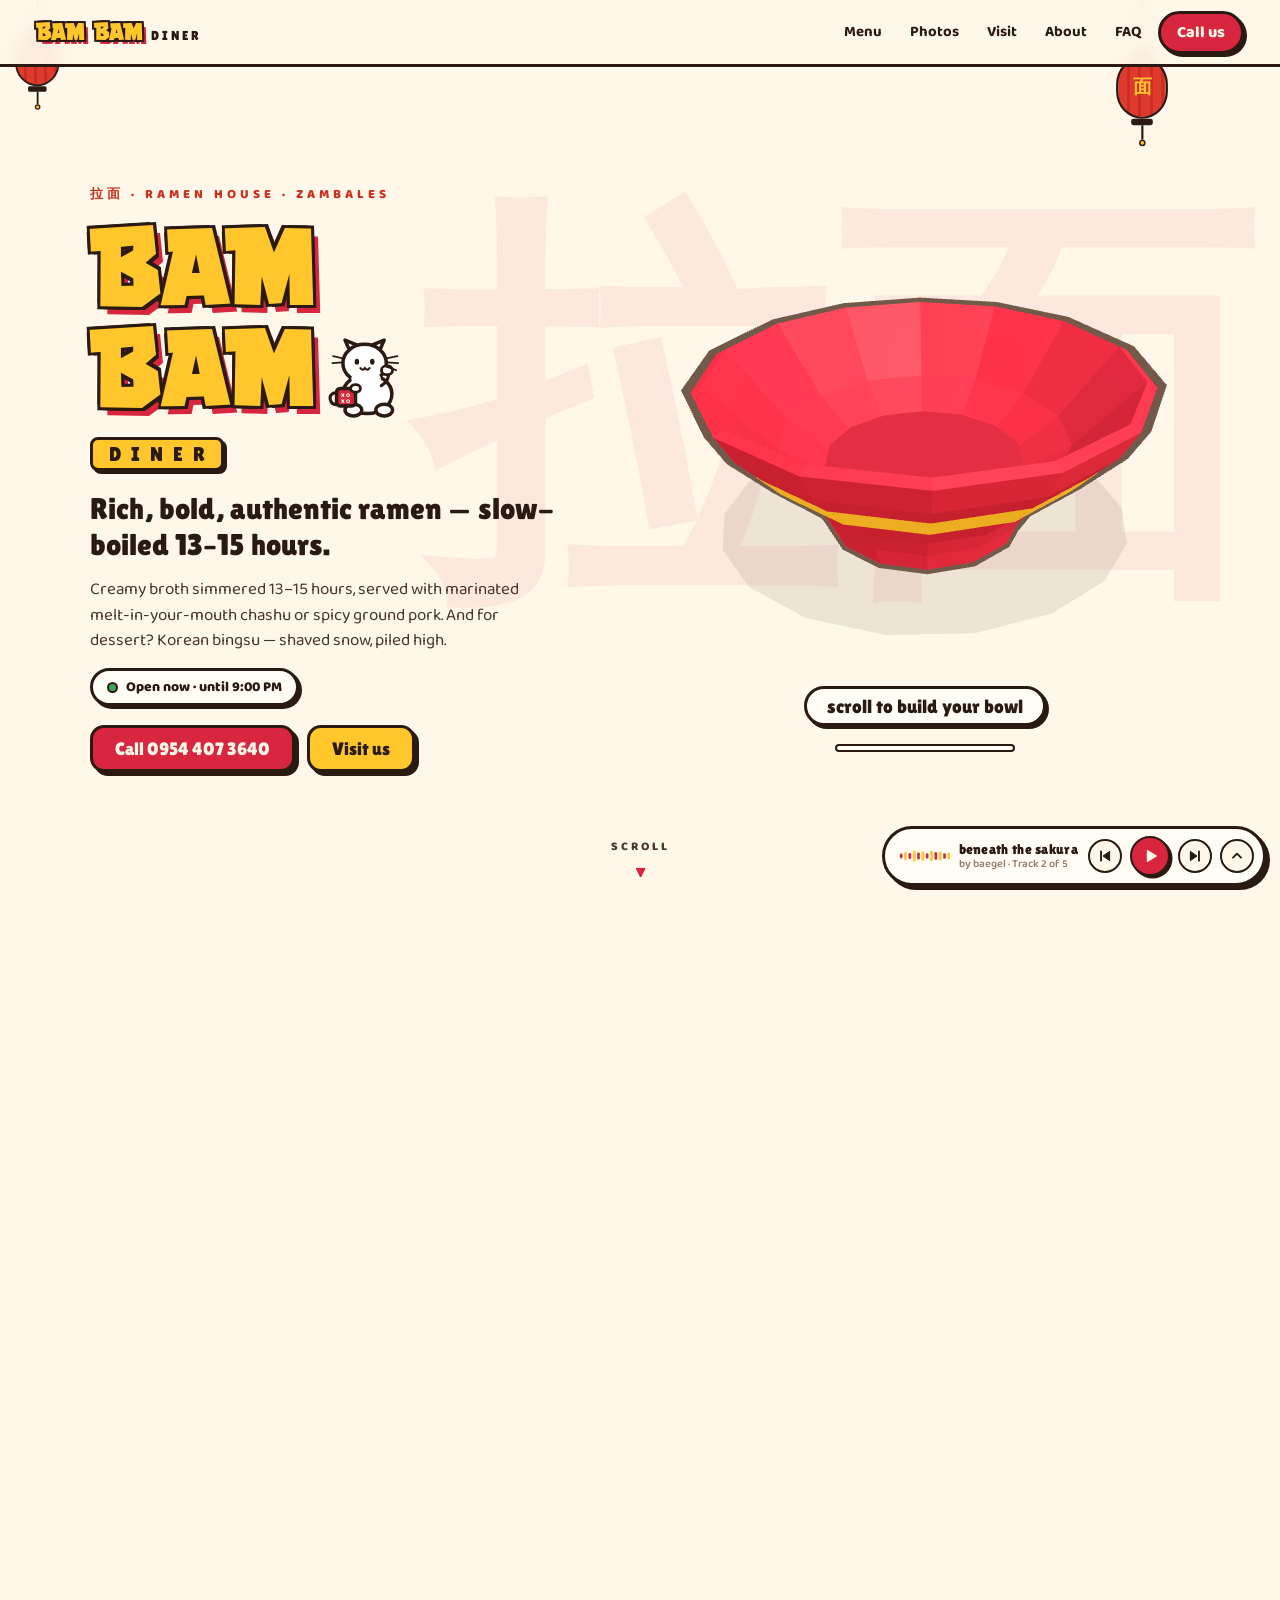
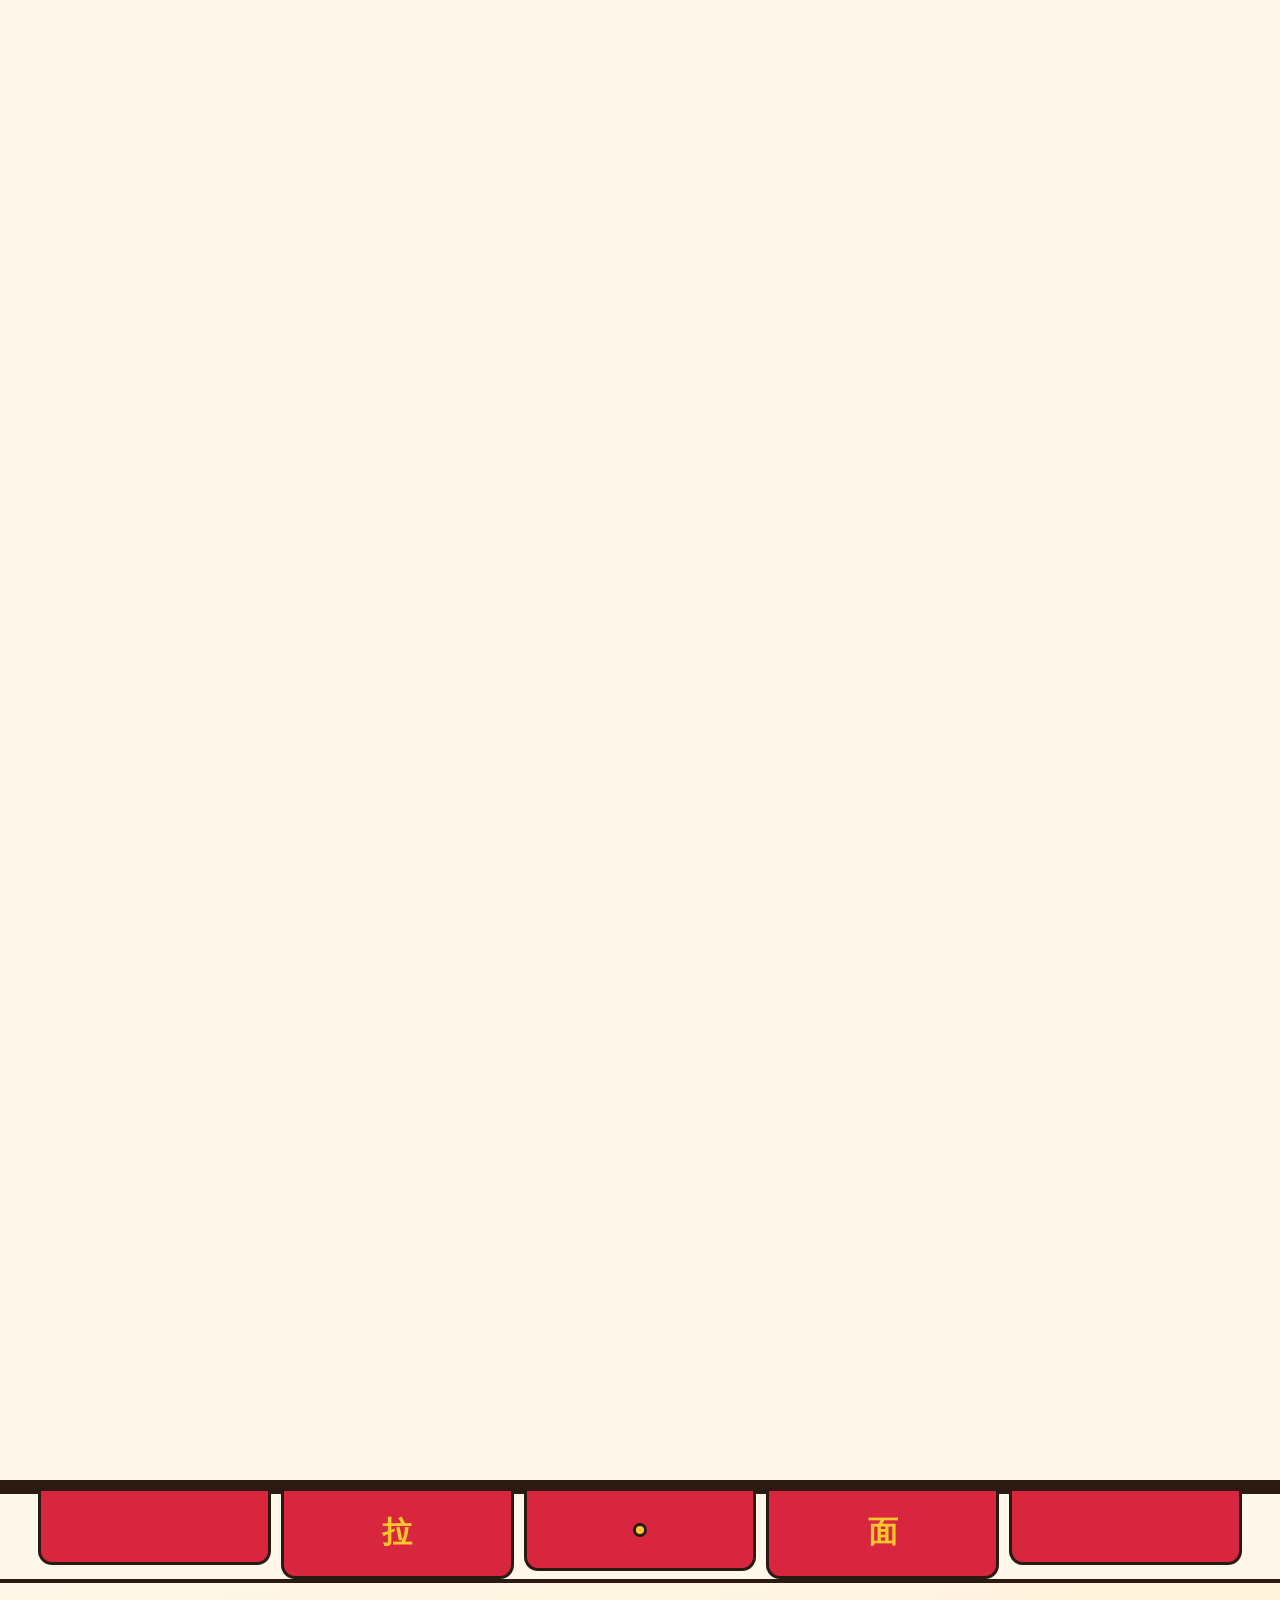
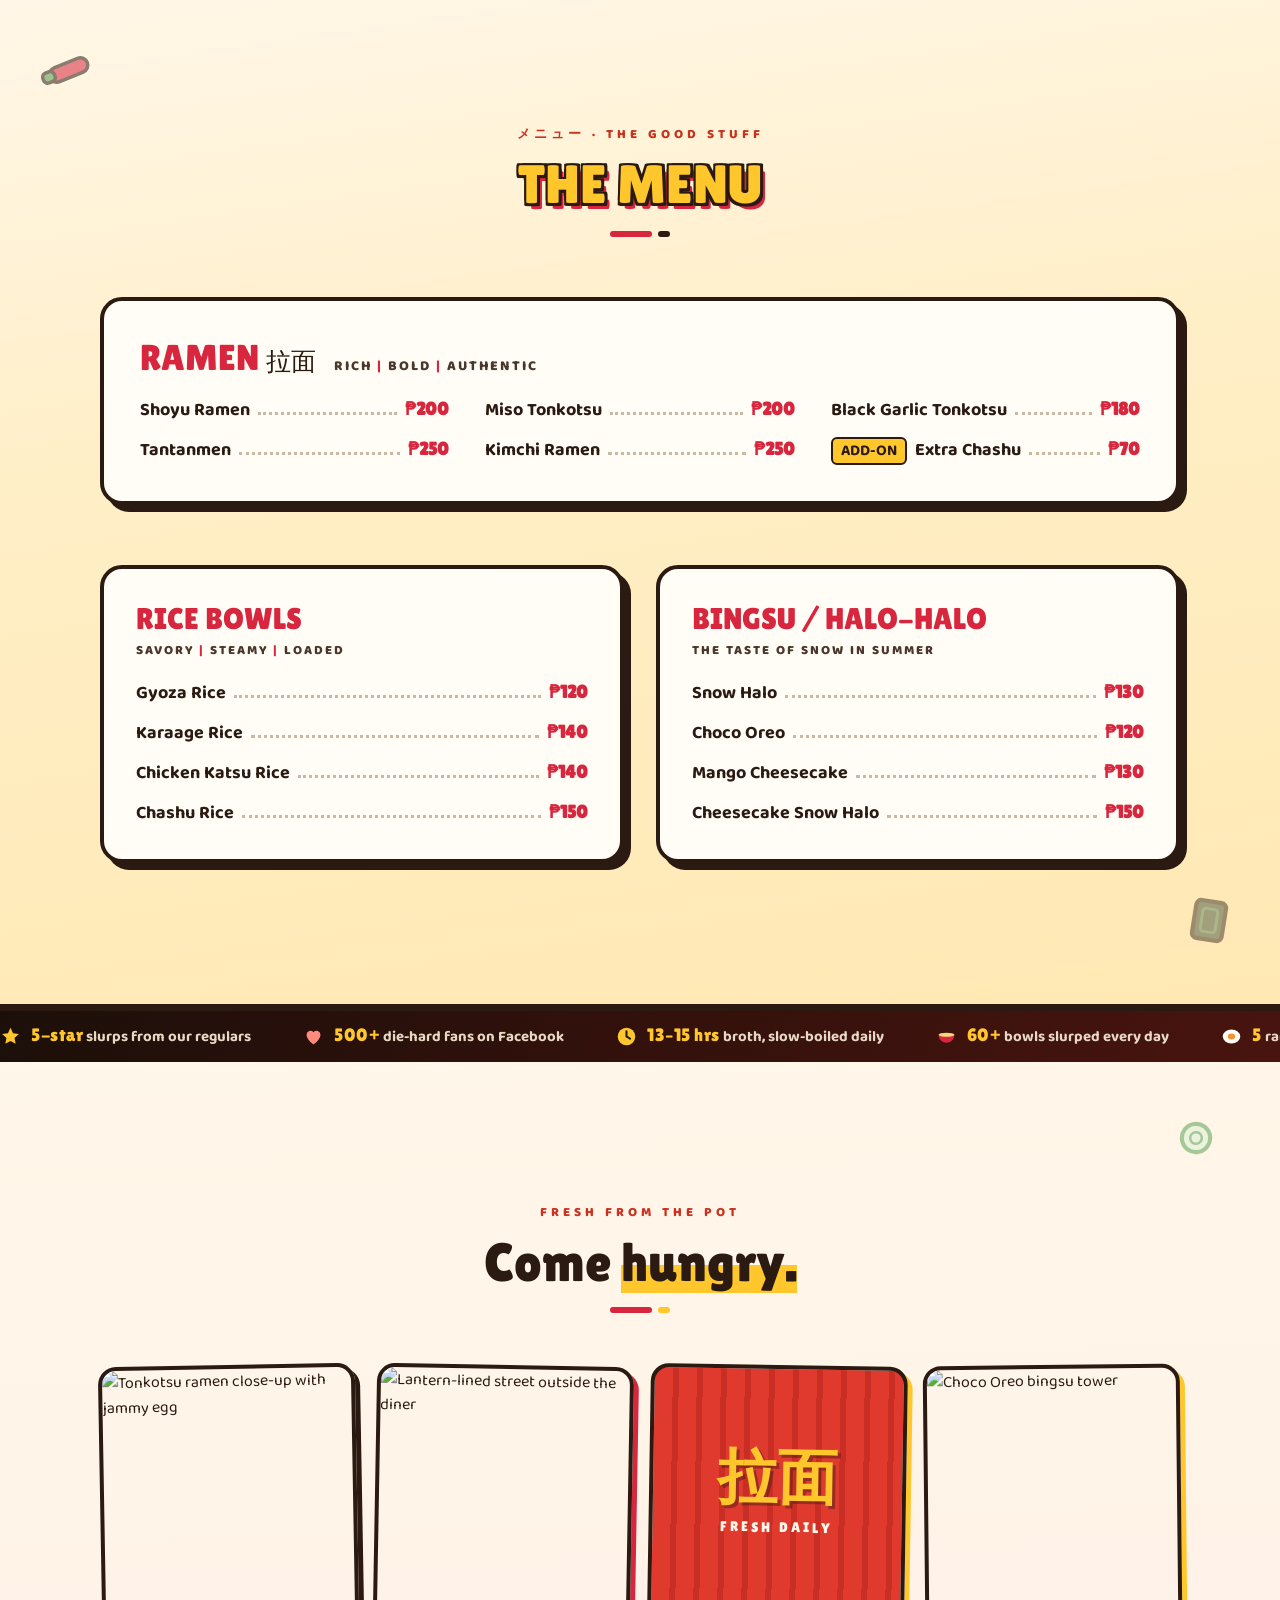
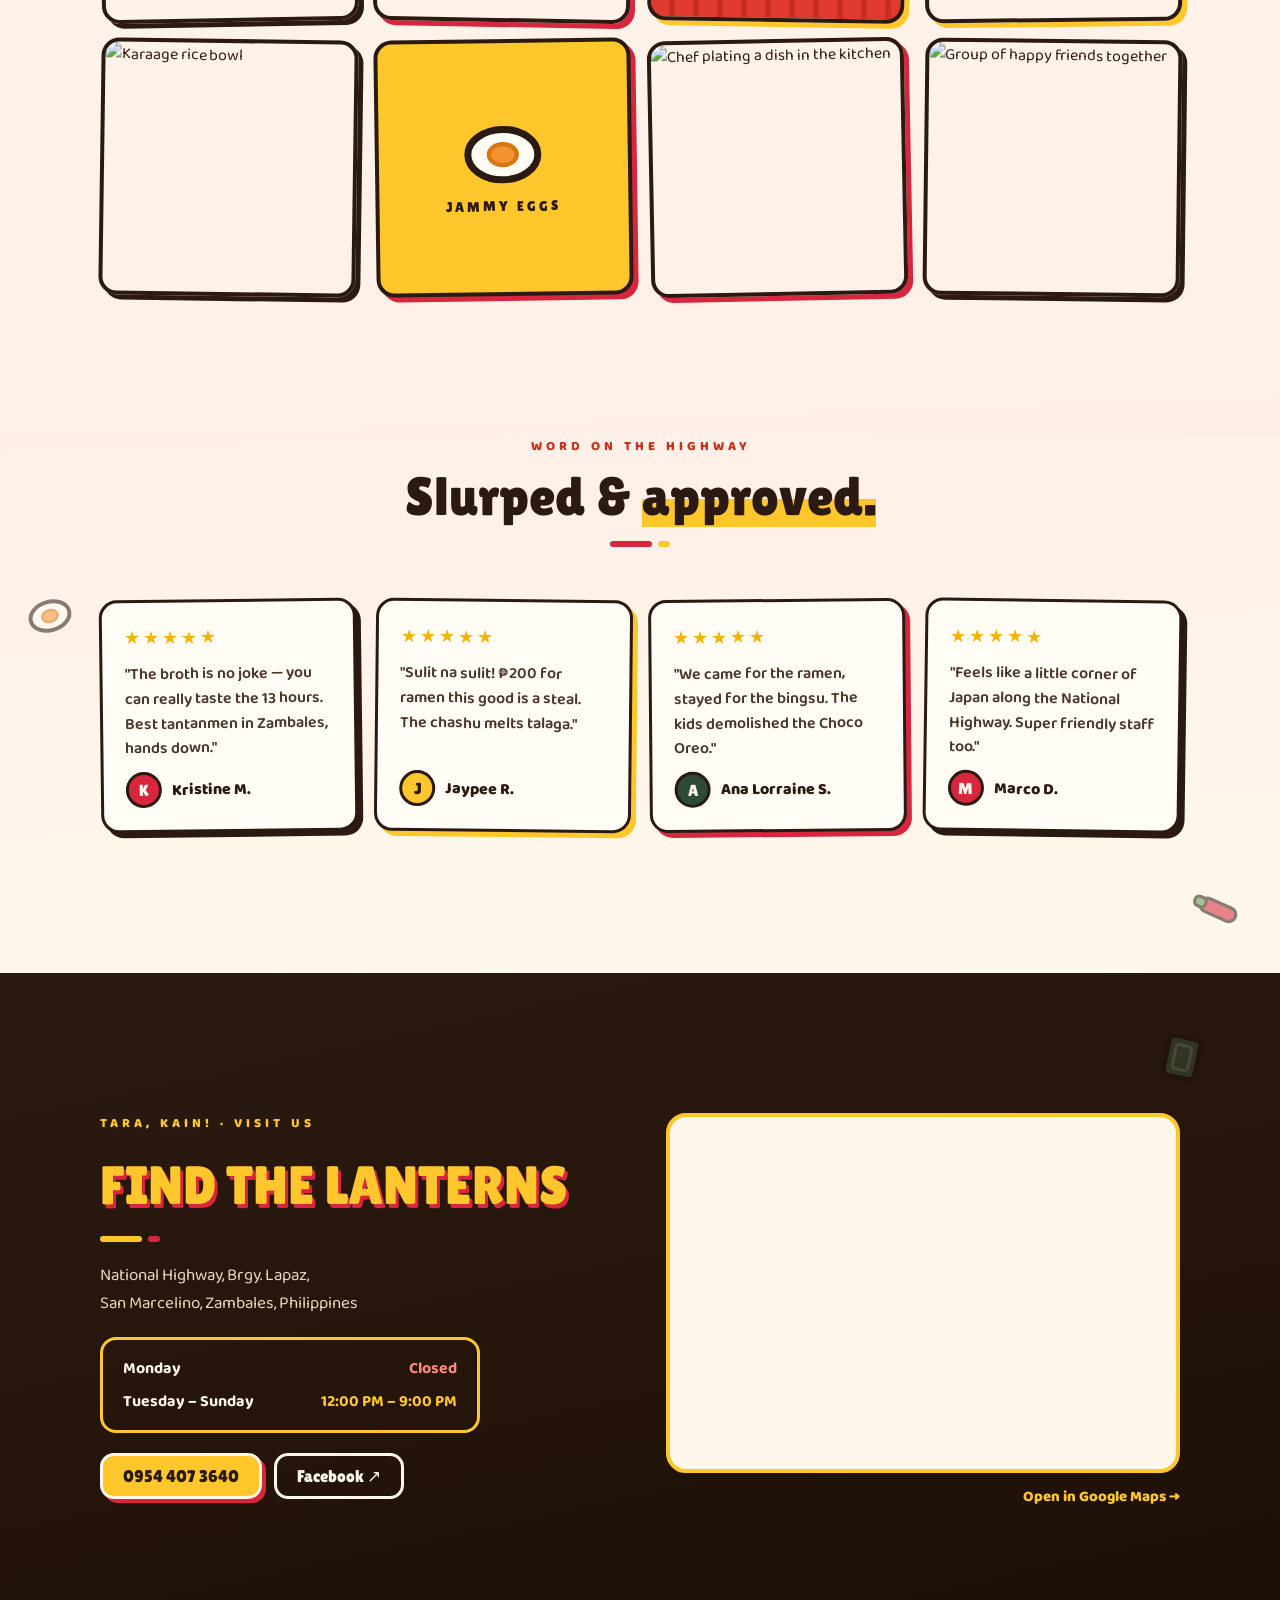
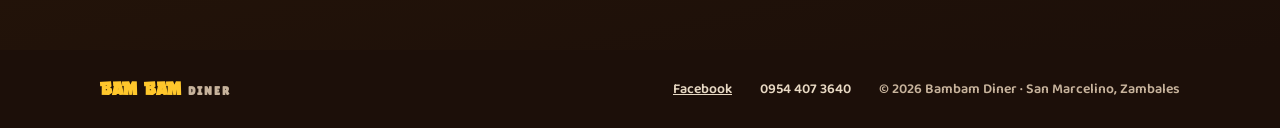
==== index.html @ 597b00bd "Working checkpoint: 3D hero, music player, mobile fixes, real logo integration Static site for Bamba" ====
<!DOCTYPE html>
<html lang="en">
<head>
  <meta charset="utf-8">
  <meta name="viewport" content="width=device-width, initial-scale=1">
  <title>Bambam Diner — Ramen House · San Marcelino, Zambales</title>
  <meta name="description" content="Bambam Diner — rich, bold, authentic ramen slow-boiled 13–15 hours, plus Korean bingsu. National Highway, Brgy. Lapaz, San Marcelino, Zambales.">
  <link rel="icon" href="data:image/svg+xml,<svg xmlns=%22http://www.w3.org/2000/svg%22 viewBox=%220 0 100 100%22><text y=%22.9em%22 font-size=%2290%22>🍜</text></svg>">
  <link rel="preconnect" href="https://fonts.googleapis.com">
  <link rel="preconnect" href="https://fonts.gstatic.com" crossorigin>
  <link rel="preconnect" href="https://cdn.jsdelivr.net">
  <!-- Fonts CSS loads async (non-render-blocking); font-display: swap is in the
       css2 response. __bbFontCss tells the loader when fonts.ready is meaningful. -->
  <link rel="preload" as="style" href="https://fonts.googleapis.com/css2?family=Baloo+2:wght@400..800&family=Lilita+One&display=swap" onload="this.onload=null;this.rel='stylesheet';window.__bbFontCss=1" onerror="window.__bbFontCss=1">
  <noscript><link rel="stylesheet" href="https://fonts.googleapis.com/css2?family=Baloo+2:wght@400..800&family=Lilita+One&display=swap"></noscript>
  <link rel="stylesheet" href="css/style.css">
  <!-- Licensed wordmark font, self-hosted; tiny (7KB) so preloading avoids a
       visible swap on the loader/hero wordmark. crossorigin is required on
       font preloads even same-origin, else the fetch is discarded. -->
  <link rel="preload" as="font" type="font/woff2" href="assets/fonts/GAMERIA.woff2" crossorigin>
  <style>
    /* Loading screen — critical CSS, inline so it paints before external assets */
    #bbLoader { position: fixed; inset: 0; z-index: 200; background: #FFF7E9; display: flex; flex-direction: column; align-items: center; justify-content: center; gap: 14px; transition: opacity .45s ease; font-family: 'Lilita One', 'Trebuchet MS', cursive; }
    #bbLoader.done { opacity: 0; pointer-events: none; }
    .bbl-logo { font-family: 'Gameria', 'Lilita One', 'Trebuchet MS', cursive; font-size: clamp(44px, 9vw, 72px); color: #FFC72C; line-height: 1; text-shadow: -3px -3px 0 #2B1A12, 3px -3px 0 #2B1A12, -3px 3px 0 #2B1A12, 3px 3px 0 #2B1A12, 6px 7px 0 #D7263D; }
    .bbl-badge { font-size: 15px; letter-spacing: 9px; color: #2B1A12; background: #FFC72C; border: 3px solid #2B1A12; border-radius: 8px; padding: 3px 4px 3px 13px; box-shadow: 3px 3px 0 #2B1A12; }
    .bbl-dots { display: flex; gap: 9px; margin-top: 10px; }
    .bbl-dots span { width: 13px; height: 13px; border-radius: 50%; border: 2.5px solid #2B1A12; animation: bblBob 1s ease-in-out infinite; }
    .bbl-dots span:nth-child(1) { background: #D7263D; }
    .bbl-dots span:nth-child(2) { background: #FFC72C; animation-delay: .15s; }
    .bbl-dots span:nth-child(3) { background: #4E9C46; animation-delay: .3s; }
    @keyframes bblBob { 0%, 100% { transform: translateY(0); } 50% { transform: translateY(-9px); } }
    .bbl-music { margin-top: 14px; font-family: inherit; font-size: 15px; letter-spacing: .5px; color: #2B1A12; background: #FFFDF6; border: 3px solid #2B1A12; border-radius: 999px; padding: 9px 20px; box-shadow: 3px 3px 0 #2B1A12; cursor: pointer; transition: transform .12s ease, box-shadow .12s ease, background .2s ease; }
    .bbl-music:hover { transform: translate(1px, 1px); box-shadow: 2px 2px 0 #2B1A12; }
    .bbl-music.on { background: #FFC72C; cursor: default; }
  </style>
</head>
<body>

<div id="bbLoader">
  <div class="bbl-logo" aria-hidden="true">BAM BAM</div>
  <div class="bbl-badge" aria-hidden="true">DINER</div>
  <div class="bbl-dots" aria-hidden="true"><span></span><span></span><span></span></div>
  <button id="bbLoaderMusic" class="bbl-music" type="button">🔊 Click to enable music</button>
</div>
<noscript><style>#bbLoader { display: none !important; }</style></noscript>
<script>
/* Loader bootstrap — inline so the 4.5s cap starts at parse time,
   not after the (much larger) script bundles finish downloading.
   Reveal waits for BOTH the page (load + fonts) AND the hero being
   render-ready (main.js calls __bbHeroReady after the 3D bowl — or its
   SVG fallback — has painted), so no placeholder swap is ever visible. */
(function () {
  var loader = document.getElementById('bbLoader');
  document.documentElement.style.overflow = 'hidden';
  var done = false, pageReady = false, heroReady = false;
  function reveal() {
    if (done) return;
    done = true;
    document.documentElement.style.overflow = '';
    loader.classList.add('done');
    window.__bbRevealed = true;
    document.dispatchEvent(new Event('bb:reveal'));
    setTimeout(function () { loader.style.display = 'none'; }, 600);
  }
  function check() { if (pageReady && heroReady) reveal(); }
  window.__bbHeroReady = function () { heroReady = true; check(); };
  /* Page-ready no longer waits for window 'load' — that would gate the
     reveal on the (now deferred) three.js download. DOM + fonts is enough;
     hero readiness is signalled separately by main.js. */
  function whenFonts() {
    var fonts = (document.fonts && document.fonts.ready) ? document.fonts.ready : Promise.resolve();
    function ok() { pageReady = true; check(); }
    fonts.then(ok, ok);
  }
  function afterDom() {
    // Give the async Google Fonts CSS a moment to apply, otherwise
    // fonts.ready resolves before the display fonts are even requested
    var t0 = Date.now();
    (function poll() {
      if (window.__bbFontCss || Date.now() - t0 > 2000) whenFonts();
      else setTimeout(poll, 60);
    })();
  }
  if (document.readyState !== 'loading') afterDom();
  else document.addEventListener('DOMContentLoaded', afterDom);
  setTimeout(reveal, 4500);

  /* Enable-music bootstrap — inline (not in player.js) because autoplay
     policies (Safari strictest) require audio.play() to be called
     synchronously INSIDE the click gesture, and this button is clickable
     while the big script bundles may still be downloading. player.js
     adopts window.__bbMusic.audio and takes over from here. */
  var music = window.__bbMusic = {
    tracks: [
      'As Daylight Fades by Sulu',
      'beneath the sakura by baegel',
      'Slow Season by Loyae',
      'Smooth Rift by Mhern',
      'Tidal Waves by Auxjack'
    ],
    index: 0,
    audio: null,
    wanted: false
  };
  music.index = Math.floor(Math.random() * music.tracks.length);
  var mbtn = document.getElementById('bbLoaderMusic');
  mbtn.addEventListener('click', function () {
    if (music.wanted) return;
    music.wanted = true;
    if (!music.audio) {
      music.audio = new Audio('audio/' + encodeURIComponent(music.tracks[music.index]) + '.mp3');
      music.audio.volume = 0.7;
    }
    var p = music.audio.play();
    if (p && p.catch) p.catch(function () {});
    mbtn.classList.add('on');
    mbtn.textContent = '🎵 Music on — enjoy!';
    document.dispatchEvent(new Event('bb:musicwanted'));
  });
})();
</script>

<div style="font-family: 'Baloo 2', 'Trebuchet MS', sans-serif; background: #FFF7E9; color: #2B1A12; overflow-x: clip;">

  <!-- ============ NAV ============ -->
  <nav id="topNav" style="position: fixed; top: 0; left: 0; right: 0; z-index: 60; display: flex; align-items: center; gap: 14px; padding: 10px clamp(14px, 4vw, 36px); background: rgba(255,247,233,.94); backdrop-filter: blur(8px); border-bottom: 3px solid #2B1A12; transition: box-shadow .4s ease;">
    <a href="#top" style="text-decoration: none; display: flex; align-items: baseline; gap: 8px;">
      <span style="font-family: 'Gameria', 'Lilita One', cursive; font-size: 24px; color: #FFC72C; text-shadow: -2px -2px 0 #2B1A12, 2px -2px 0 #2B1A12, -2px 2px 0 #2B1A12, 2px 2px 0 #2B1A12, 4px 4px 0 #D7263D;">BAM BAM</span>
      <span style="font-family: 'Lilita One', cursive; font-size: 13px; letter-spacing: 3px; color: #2B1A12;">DINER</span>
    </a>
    <div style="flex: 1;"></div>
    <div id="navLinks" class="nav-links">
      <a class="nav-link" href="#menu">Menu</a>
      <a class="nav-link" href="#gallery">Photos</a>
      <a class="nav-link" href="#visit">Visit</a>
      <a class="nav-link" href="about.html">About</a>
      <a class="nav-link" href="faq.html">FAQ</a>
    </div>
    <a class="btn-call" href="tel:+639544073640">Call us</a>
    <button id="navToggle" class="nav-toggle" type="button" aria-label="Open menu" aria-expanded="false" aria-controls="navLinks"><span></span><span></span><span></span></button>
  </nav>

  <!-- ============ HERO: scroll-driven ramen build ============ -->
  <div id="heroTrack" style="height: 420vh; position: relative;">
    <div id="heroSticky" style="position: sticky; top: 0; height: 100svh; overflow: hidden; display: flex; background: #FFF7E9;">

      <!-- big faint kanji backdrop -->
      <div id="kanjiBackdrop" style="position: absolute; right: clamp(-40px, 2vw, 60px); top: 50%; transform: translateY(-54%); font-weight: 800; font-size: clamp(180px, 34vw, 420px); line-height: .9; color: rgba(215, 38, 61, .07); pointer-events: none; user-select: none;">拉面</div>

      <!-- lanterns -->
      <div style="position: absolute; top: 0; left: clamp(4px, 1.2vw, 30px); pointer-events: none; z-index: 0; transform: scale(.62); transform-origin: top left;">
        <div style="width: 3px; height: 44px; background: #2B1A12; margin: 0 auto;"></div>
        <div style="animation: bbSway 4.4s ease-in-out infinite; transform-origin: top center;">
          <div style="width: 30px; height: 9px; background: #2B1A12; border-radius: 3px; margin: 0 auto;"></div>
          <div style="width: 72px; height: 86px; border: 3px solid #2B1A12; border-radius: 50% / 44%; background: repeating-linear-gradient(90deg, #E03A2F 0 12px, #C92E24 12px 16px); display: flex; align-items: center; justify-content: center;">
            <span style="color: #FFC72C; font-weight: 800; font-size: 26px;">拉</span>
          </div>
          <div style="width: 30px; height: 9px; background: #2B1A12; border-radius: 3px; margin: 0 auto;"></div>
          <div style="width: 3px; height: 20px; background: #2B1A12; margin: 0 auto;"></div>
          <div style="width: 9px; height: 9px; background: #FFC72C; border: 2px solid #2B1A12; border-radius: 50%; margin: 0 auto;"></div>
        </div>
      </div>
      <div style="position: absolute; top: 0; right: clamp(8px, 8vw, 150px); pointer-events: none; z-index: 0; transform: scale(.72); transform-origin: top center;">
        <div style="width: 3px; height: 70px; background: #2B1A12; margin: 0 auto;"></div>
        <div style="animation: bbSway 5.1s ease-in-out infinite .8s; transform-origin: top center;">
          <div style="width: 30px; height: 9px; background: #2B1A12; border-radius: 3px; margin: 0 auto;"></div>
          <div style="width: 72px; height: 86px; border: 3px solid #2B1A12; border-radius: 50% / 44%; background: repeating-linear-gradient(90deg, #E03A2F 0 12px, #C92E24 12px 16px); display: flex; align-items: center; justify-content: center;">
            <span style="color: #FFC72C; font-weight: 800; font-size: 26px;">面</span>
          </div>
          <div style="width: 30px; height: 9px; background: #2B1A12; border-radius: 3px; margin: 0 auto;"></div>
          <div style="width: 3px; height: 20px; background: #2B1A12; margin: 0 auto;"></div>
          <div style="width: 9px; height: 9px; background: #FFC72C; border: 2px solid #2B1A12; border-radius: 50%; margin: 0 auto;"></div>
        </div>
      </div>

      <div id="heroGrid" style="position: relative; z-index: 1; width: 100%; max-width: 1180px; margin: auto; padding: 96px clamp(16px, 4vw, 40px) 40px; display: grid; grid-template-columns: repeat(auto-fit, minmax(300px, 1fr)); gap: clamp(10px, 3vw, 40px); align-items: center;">

        <!-- Left: identity -->
        <div id="top" style="display: flex; flex-direction: column; gap: clamp(8px, 1.6vh, 16px); align-items: flex-start;">
          <div id="heroEyebrow" style="font-weight: 800; letter-spacing: 4px; font-size: 13px; color: #C8321F; text-transform: uppercase;">拉面 · Ramen House · Zambales</div>
          <div id="heroLogo" style="font-family: 'Gameria', 'Lilita One', cursive; font-size: clamp(56px, 9vw, 110px); line-height: .92; color: #FFC72C; text-shadow: -3px -3px 0 #2B1A12, 3px -3px 0 #2B1A12, -3px 3px 0 #2B1A12, 3px 3px 0 #2B1A12, 7px 8px 0 #D7263D; display: flex; align-items: flex-end; gap: .08em;">
            <span>BAM<br>BAM</span>
            <!-- Cat mascot from the real Bambam Diner logo (assets/images/bambamdinerpfp.png),
                 redrawn as vector to match the site's linework. Static part of the
                 logo lockup — not tied to the bowl-build scroll animation. -->
            <svg id="heroLogoCat" viewBox="0 0 132 116" aria-hidden="true" style="width: .84em; height: auto; flex: none; margin-bottom: .03em; text-shadow: none;">
              <path d="M38 21 L30 3 L52 12 Z" fill="#FFFFFF" stroke="#2B1A12" stroke-width="5" stroke-linejoin="round"></path>
              <path d="M78 21 L86 3 L64 12 Z" fill="#FFFFFF" stroke="#2B1A12" stroke-width="5" stroke-linejoin="round"></path>
              <ellipse cx="62" cy="80" rx="35" ry="28" fill="#FFFFFF" stroke="#2B1A12" stroke-width="5"></ellipse>
              <ellipse cx="42" cy="103" rx="12" ry="8.5" fill="#FFFFFF" stroke="#2B1A12" stroke-width="5"></ellipse>
              <ellipse cx="86" cy="103" rx="12" ry="8.5" fill="#FFFFFF" stroke="#2B1A12" stroke-width="5"></ellipse>
              <ellipse cx="58" cy="36" rx="31" ry="27" fill="#FFFFFF" stroke="#2B1A12" stroke-width="5"></ellipse>
              <ellipse cx="60" cy="58" rx="21" ry="12" fill="#FFFFFF"></ellipse>
              <rect x="18" y="72" width="27" height="25" rx="5" fill="#D7263D" stroke="#2B1A12" stroke-width="5"></rect>
              <path d="M18 78 q-11 1 -9 10 q2 8 10 7" fill="none" stroke="#2B1A12" stroke-width="4.5"></path>
              <text x="31.5" y="84" text-anchor="middle" font-family="'Baloo 2', 'Trebuchet MS', sans-serif" font-weight="800" font-size="8.5" fill="#FFF7E9" letter-spacing="1">XO</text>
              <text x="31.5" y="93.5" text-anchor="middle" font-family="'Baloo 2', 'Trebuchet MS', sans-serif" font-weight="800" font-size="8.5" fill="#FFF7E9" letter-spacing="1">XO</text>
              <ellipse cx="45" cy="72" rx="7" ry="5.5" fill="#FFFFFF" stroke="#2B1A12" stroke-width="4"></ellipse>
              <path d="M82 68 Q94 61 92 48" fill="none" stroke="#2B1A12" stroke-width="4.5" stroke-linecap="round"></path>
              <ellipse cx="90" cy="46" rx="8" ry="6.5" fill="#FFFFFF" stroke="#2B1A12" stroke-width="4"></ellipse>
              <ellipse cx="47" cy="34" rx="3.2" ry="4.2" fill="#2B1A12"></ellipse>
              <ellipse cx="69" cy="34" rx="3.2" ry="4.2" fill="#2B1A12"></ellipse>
              <path d="M52 43 q3.5 4.5 6.5 0 q3.5 4.5 6.5 0" fill="none" stroke="#2B1A12" stroke-width="3" stroke-linecap="round"></path>
              <path d="M89 29 l16 -3 M90 35 l16 1 M89 41 l14 5" fill="none" stroke="#2B1A12" stroke-width="2.5" stroke-linecap="round"></path>
              <path d="M27 29 l-14 -3 M26 35 l-14 1" fill="none" stroke="#2B1A12" stroke-width="2.5" stroke-linecap="round"></path>
            </svg>
          </div>
          <div id="heroBadge" style="font-family: 'Lilita One', cursive; font-size: clamp(15px, 2vw, 20px); letter-spacing: 10px; color: #2B1A12; background: #FFC72C; border: 3px solid #2B1A12; border-radius: 8px; padding: 3px 6px 3px 16px; box-shadow: 3px 3px 0 #2B1A12;">DINER</div>
          <h1 id="heroH1" style="margin: 6px 0 0; font-family: 'Lilita One', cursive; font-weight: 400; font-size: clamp(20px, 2.6vw, 30px); line-height: 1.2; color: #2B1A12; max-width: 26ch;">Rich, bold, authentic ramen — slow-boiled 13–15 hours.</h1>
          <p id="heroPara" style="margin: 0; font-size: clamp(15px, 1.6vw, 17px); line-height: 1.5; max-width: 44ch; color: #4A362B;">Creamy broth simmered 13–15 hours, served with marinated melt-in-your-mouth chashu or spicy ground pork. And for dessert? Korean bingsu — shaved snow, piled high.</p>
          <div id="heroStatus" style="display: flex; align-items: center; gap: 8px; background: #FFFDF6; border: 3px solid #2B1A12; border-radius: 999px; padding: 5px 14px; font-weight: 800; font-size: 14px; box-shadow: 3px 3px 0 #2B1A12;">
            <span id="statusDot" style="width: 11px; height: 11px; border-radius: 50%; background: #D7263D; border: 2px solid #2B1A12; display: inline-block; animation: bbPulse 2.6s ease-in-out infinite;"></span>
            <span id="statusText">Tue–Sun · 12:00 PM – 9:00 PM</span>
          </div>
          <div id="heroCtas" style="display: flex; flex-wrap: wrap; gap: 12px; margin-top: 4px;">
            <a class="btn-chunky" href="tel:+639544073640" style="background: #D7263D; color: #FFF7E9;">Call 0954 407 3640</a>
            <a class="btn-chunky" href="#visit" style="background: #FFC72C; color: #2B1A12;">Visit us</a>
          </div>
        </div>

        <!-- Right: the bowl -->
        <div style="display: flex; flex-direction: column; align-items: center; gap: 10px;">
          <div id="bowlWrap" style="width: min(92vw, 540px); aspect-ratio: 480 / 460; max-height: 52svh; margin: 0 auto; position: relative;">
            <canvas id="bowl3d" aria-label="Interactive 3D ramen bowl — builds as you scroll, drag to spin" style="position: absolute; inset: 0; width: 100%; height: 100%; display: none; cursor: grab; touch-action: pan-y;"></canvas>
            <svg id="bowlFallback" viewBox="0 0 480 460" style="display: block; width: 100%; height: 100%;" role="img" aria-label="Cartoon ramen bowl that builds up as you scroll">
              <defs>
                <clipPath id="bbBrothClip"><ellipse cx="240" cy="228" rx="140" ry="29"></ellipse></clipPath>
              </defs>

              <!-- steam -->
              <g style="opacity: calc(var(--steam, 0));">
                <path d="M195 150 C180 122 210 104 196 74 C190 60 198 50 206 42" fill="none" stroke="#C9B8A3" stroke-width="9" stroke-linecap="round" style="animation: bbSteam 2.8s ease-in-out infinite;"></path>
                <path d="M244 144 C230 116 260 98 246 68 C240 54 248 44 256 36" fill="none" stroke="#C9B8A3" stroke-width="10" stroke-linecap="round" style="animation: bbSteam 3.2s ease-in-out infinite .9s;"></path>
                <path d="M292 152 C278 126 306 108 292 80 C286 66 294 56 302 48" fill="none" stroke="#C9B8A3" stroke-width="8" stroke-linecap="round" style="animation: bbSteam 2.6s ease-in-out infinite 1.7s;"></path>
              </g>

              <!-- broth pour stream -->
              <g style="opacity: calc(var(--pour, 0));">
                <rect x="227" y="4" width="26" height="216" rx="13" fill="#EEB64B" stroke="#2B1A12" stroke-width="5"></rect>
                <ellipse cx="240" cy="224" rx="34" ry="10" fill="#F6CE74" stroke="#2B1A12" stroke-width="4"></ellipse>
              </g>

              <!-- bowl -->
              <rect x="194" y="380" width="92" height="28" rx="10" fill="#FFFDF6" stroke="#2B1A12" stroke-width="7"></rect>
              <path d="M66 232 C70 322 132 388 240 388 C348 388 410 322 414 232 Z" fill="#FFFDF6" stroke="#2B1A12" stroke-width="8" stroke-linejoin="round"></path>
              <text x="240" y="342" text-anchor="middle" font-family="Gameria, Lilita One, cursive" font-size="34" fill="#FFC72C" stroke="#2B1A12" stroke-width="1.5" style="letter-spacing: 2px;">BAM BAM</text>
              <circle cx="130" cy="322" r="8" fill="#D7263D" stroke="#2B1A12" stroke-width="3"></circle>
              <circle cx="350" cy="322" r="8" fill="#D7263D" stroke="#2B1A12" stroke-width="3"></circle>
              <ellipse cx="240" cy="230" rx="176" ry="46" fill="#D7263D" stroke="#2B1A12" stroke-width="8"></ellipse>
              <ellipse cx="240" cy="228" rx="150" ry="34" fill="#F3E3C2" stroke="#2B1A12" stroke-width="5"></ellipse>

              <!-- broth -->
              <ellipse cx="240" cy="228" rx="142" ry="30" fill="#EEB64B" stroke="#D99A2B" stroke-width="4" style="transform-box: fill-box; transform-origin: center; transform: scale(calc(var(--broth, 0))); opacity: calc(var(--broth, 0) * 6);"></ellipse>

              <!-- noodles -->
              <g clip-path="url(#bbBrothClip)" style="transform-box: fill-box; transform-origin: center; transform: rotate(calc((1 - var(--noodles, 0)) * 150deg)) scale(calc(var(--noodles, 0))); opacity: calc(var(--noodles, 0) * 4);">
                <path d="M108 216 q22 -16 44 0 t44 0 t44 0 t44 0 t44 0" fill="none" stroke="#F6D77B" stroke-width="9" stroke-linecap="round"></path>
                <path d="M100 230 q22 -14 44 0 t44 0 t44 0 t44 0 t44 0" fill="none" stroke="#F1CC66" stroke-width="9" stroke-linecap="round"></path>
                <path d="M112 243 q22 -13 44 0 t44 0 t44 0 t44 0 t44 0" fill="none" stroke="#F6D77B" stroke-width="9" stroke-linecap="round"></path>
              </g>

              <!-- nori -->
              <g style="transform: translateY(calc((1 - var(--nori, 0)) * -340px)); opacity: calc(var(--nori, 0) * 4);">
                <g transform="translate(146, 216) rotate(-9)">
                  <rect x="-30" y="-84" width="60" height="92" rx="7" fill="#2E4A38" stroke="#2B1A12" stroke-width="6"></rect>
                  <rect x="-17" y="-70" width="34" height="64" rx="5" fill="none" stroke="#4C7A57" stroke-width="4"></rect>
                </g>
              </g>

              <!-- chashu -->
              <g style="transform: translateY(calc((1 - var(--chashu, 0)) * -320px));">
                <ellipse cx="205" cy="226" rx="38" ry="27" fill="#E7B583" stroke="#2B1A12" stroke-width="6"></ellipse>
                <ellipse cx="205" cy="226" rx="24" ry="16" fill="#F6DCB4" stroke="#C98A54" stroke-width="4"></ellipse>
                <circle cx="205" cy="226" r="4.5" fill="#C98A54"></circle>
              </g>
              <g style="transform: translateY(calc((1 - var(--chashu, 0)) * -260px)); opacity: calc(var(--chashu, 0) * 4);">
                <ellipse cx="262" cy="245" rx="32" ry="22" fill="#E0A96F" stroke="#2B1A12" stroke-width="6"></ellipse>
                <ellipse cx="262" cy="245" rx="19" ry="12" fill="#F2D3A6" stroke="#C98A54" stroke-width="4"></ellipse>
                <circle cx="262" cy="245" r="4" fill="#C98A54"></circle>
              </g>

              <!-- eggs -->
              <g style="transform: translateY(calc((1 - var(--egg, 0)) * -310px)); opacity: calc(var(--egg, 0) * 4);">
                <ellipse cx="318" cy="220" rx="31" ry="22" fill="#FFFDF3" stroke="#2B1A12" stroke-width="6"></ellipse>
                <ellipse cx="318" cy="220" rx="13" ry="9.5" fill="#F2932F" stroke="#D97614" stroke-width="3"></ellipse>
              </g>
              <g style="transform: translateY(calc((1 - var(--egg, 0)) * -240px)); opacity: calc(var(--egg, 0) * 4);">
                <ellipse cx="337" cy="248" rx="25" ry="18" fill="#FFFDF3" stroke="#2B1A12" stroke-width="6"></ellipse>
                <ellipse cx="337" cy="248" rx="10.5" ry="8" fill="#F2932F" stroke="#D97614" stroke-width="3"></ellipse>
              </g>

              <!-- chopsticks -->
              <g style="transform: translateY(calc((1 - var(--chops, 0)) * -300px)); opacity: calc(var(--chops, 0) * 4);">
                <rect x="58" y="176" width="368" height="11" rx="5.5" fill="#D9A05B" stroke="#2B1A12" stroke-width="4" transform="rotate(-4 240 182)"></rect>
                <rect x="66" y="194" width="368" height="11" rx="5.5" fill="#C98F4B" stroke="#2B1A12" stroke-width="4" transform="rotate(-2 240 199)"></rect>
              </g>

              <!-- spring onions -->
              <g style="transform: translateY(calc((1 - var(--onion, 0)) * -220px)); opacity: calc(var(--onion, 0) * 3);">
                <circle cx="168" cy="248" r="5" fill="#4E9C46" stroke="#2B1A12" stroke-width="2.5"></circle>
                <circle cx="238" cy="212" r="5.5" fill="#5CAD52" stroke="#2B1A12" stroke-width="2.5"></circle>
                <circle cx="292" cy="230" r="4.5" fill="#4E9C46" stroke="#2B1A12" stroke-width="2.5"></circle>
              </g>
              <g style="transform: translateY(calc((1 - var(--onion, 0)) * -290px)); opacity: calc(var(--onion, 0) * 3 - .5);">
                <circle cx="205" cy="256" r="4.5" fill="#5CAD52" stroke="#2B1A12" stroke-width="2.5"></circle>
                <circle cx="265" cy="218" r="5" fill="#4E9C46" stroke="#2B1A12" stroke-width="2.5"></circle>
                <circle cx="316" cy="250" r="4.5" fill="#5CAD52" stroke="#2B1A12" stroke-width="2.5"></circle>
              </g>
              <g style="transform: translateY(calc((1 - var(--onion, 0)) * -360px)); opacity: calc(var(--onion, 0) * 3 - 1);">
                <circle cx="150" cy="228" r="4.5" fill="#5CAD52" stroke="#2B1A12" stroke-width="2.5"></circle>
                <circle cx="228" cy="240" r="4" fill="#4E9C46" stroke="#2B1A12" stroke-width="2.5"></circle>
                <circle cx="352" cy="228" r="4.5" fill="#4E9C46" stroke="#2B1A12" stroke-width="2.5"></circle>
              </g>
            </svg>

          </div>

          <div id="stageCaption" style="font-family: 'Lilita One', cursive; font-size: clamp(15px, 1.8vw, 19px); color: #2B1A12; background: #FFFDF6; border: 3px solid #2B1A12; border-radius: 999px; padding: 6px 20px; box-shadow: 3px 3px 0 #2B1A12; text-align: center;">scroll to build your bowl</div>
          <div id="buildBar" style="width: 180px; height: 8px; border: 2.5px solid #2B1A12; border-radius: 999px; background: #FFFDF6; overflow: hidden;">
            <div style="height: 100%; width: calc(var(--p, 0) * 100%); background: #D7263D;"></div>
          </div>
        </div>
      </div>

      <!-- scroll hint -->
      <div id="scrollHint" style="position: absolute; bottom: 14px; left: 50%; transform: translateX(-50%); display: flex; flex-direction: column; align-items: center; gap: 2px; opacity: calc(1 - var(--p, 0) * 12); pointer-events: none;">
        <span id="scrollHintWord" style="font-weight: 800; font-size: 12px; letter-spacing: 3px; color: #4A362B;">SCROLL</span>
        <span style="animation: bbBob 1.4s ease-in-out infinite; font-size: 18px; color: #D7263D;">▼</span>
      </div>
    </div>
  </div>

  <!-- ============ NOREN DIVIDER ============ -->
  <div style="background: #FFF7E9; position: relative; z-index: 2;">
    <div style="height: 14px; background: #2B1A12;"></div>
    <div style="display: flex; gap: 10px; padding: 0 clamp(10px, 3vw, 40px); margin-top: -3px;">
      <div style="flex: 1; height: 74px; background: #D7263D; border: 3px solid #2B1A12; border-top: none; border-radius: 0 0 14px 14px;"></div>
      <div style="flex: 1; height: 88px; background: #D7263D; border: 3px solid #2B1A12; border-top: none; border-radius: 0 0 14px 14px; display: flex; align-items: center; justify-content: center; color: #FFC72C; font-weight: 800; font-size: 30px;">拉</div>
      <div style="flex: 1; height: 80px; background: #D7263D; border: 3px solid #2B1A12; border-top: none; border-radius: 0 0 14px 14px; display: flex; align-items: center; justify-content: center;"><span style="width: 14px; height: 14px; background: #FFC72C; border: 3px solid #2B1A12; border-radius: 50%;"></span></div>
      <div style="flex: 1; height: 88px; background: #D7263D; border: 3px solid #2B1A12; border-top: none; border-radius: 0 0 14px 14px; display: flex; align-items: center; justify-content: center; color: #FFC72C; font-weight: 800; font-size: 30px;">面</div>
      <div style="flex: 1; height: 74px; background: #D7263D; border: 3px solid #2B1A12; border-top: none; border-radius: 0 0 14px 14px;"></div>
    </div>
  </div>

  <!-- ============ MENU ============ -->
  <section id="menu" style="position: relative; z-index: 2; background: linear-gradient(172deg, #FFF7E9 0%, #FFEFC7 42%, #FFE8B3 100%); border-top: 4px solid #2B1A12; border-bottom: 4px solid #2B1A12; padding: clamp(84px, 11vw, 150px) clamp(16px, 4vw, 40px);">
    <div id="fl3" aria-hidden="true" style="position: absolute; top: 70px; left: 3%; z-index: -1; opacity: .55; transform: rotate(-22deg); pointer-events: none;">
      <div style="animation: bbFloat 6.2s ease-in-out infinite .6s;">
        <svg viewBox="0 0 64 40" style="width: 56px; height: 35px; display: block;"><rect x="12" y="12" width="46" height="17" rx="8.5" fill="#D7263D" stroke="#2B1A12" stroke-width="4"></rect><rect x="4" y="14" width="14" height="12" rx="5" fill="#4E9C46" stroke="#2B1A12" stroke-width="4"></rect></svg>
      </div>
    </div>
    <div id="fl4" aria-hidden="true" style="position: absolute; bottom: 60px; right: 4%; z-index: -1; opacity: .45; transform: rotate(9deg); pointer-events: none;">
      <div style="animation: bbFloat 7.4s ease-in-out infinite 1.8s;">
        <svg viewBox="0 0 48 56" style="width: 40px; height: 47px; display: block;"><rect x="6" y="5" width="36" height="46" rx="6" fill="#2E4A38" stroke="#2B1A12" stroke-width="5"></rect><rect x="15" y="14" width="18" height="28" rx="4" fill="none" stroke="#4C7A57" stroke-width="3.5"></rect></svg>
      </div>
    </div>
    <div style="max-width: 1080px; margin: 0 auto; display: flex; flex-direction: column; gap: clamp(36px, 5vw, 60px);">
      <div data-reveal="1" style="text-align: center;">
        <div style="font-weight: 800; letter-spacing: 4px; font-size: 13px; color: #C8321F; text-transform: uppercase;">メニュー · The good stuff</div>
        <h2 style="margin: 8px 0 0; font-family: 'Lilita One', cursive; font-weight: 400; font-size: clamp(34px, 5vw, 54px); color: #FFC72C; text-shadow: -2.5px -2.5px 0 #2B1A12, 2.5px -2.5px 0 #2B1A12, -2.5px 2.5px 0 #2B1A12, 2.5px 2.5px 0 #2B1A12, 5px 6px 0 #D7263D;">THE MENU</h2>
        <div style="display: flex; justify-content: center; align-items: center; gap: 6px; margin-top: 16px;"><span style="width: 42px; height: 6px; border-radius: 999px; background: #D7263D;"></span><span style="width: 12px; height: 6px; border-radius: 999px; background: #2B1A12;"></span></div>
      </div>

      <!-- Ramen -->
      <div data-reveal="1" class="menu-card" style="padding: clamp(20px, 3.5vw, 36px);">
        <div style="display: flex; flex-wrap: wrap; align-items: baseline; gap: 10px 18px; margin-bottom: 18px;">
          <h3 style="margin: 0; font-family: 'Lilita One', cursive; font-weight: 400; font-size: clamp(26px, 3.4vw, 36px); color: #D7263D;">RAMEN <span style="font-size: .7em; color: #2B1A12;">拉面</span></h3>
          <div style="font-weight: 800; font-size: 14px; letter-spacing: 2px; color: #4A362B;">RICH <span style="color: #D7263D;">|</span> BOLD <span style="color: #D7263D;">|</span> AUTHENTIC</div>
        </div>
        <div style="display: grid; grid-template-columns: repeat(auto-fit, minmax(260px, 1fr)); gap: 12px 36px; font-size: clamp(16px, 1.8vw, 18px); font-weight: 700;">
          <div style="display: flex; align-items: baseline; gap: 8px;"><span>Shoyu Ramen</span><span style="flex: 1; border-bottom: 3px dotted #C9B8A3;"></span><span style="font-family: 'Lilita One', cursive; color: #D7263D;">₱200</span></div>
          <div style="display: flex; align-items: baseline; gap: 8px;"><span>Miso Tonkotsu</span><span style="flex: 1; border-bottom: 3px dotted #C9B8A3;"></span><span style="font-family: 'Lilita One', cursive; color: #D7263D;">₱200</span></div>
          <div style="display: flex; align-items: baseline; gap: 8px;"><span>Black Garlic Tonkotsu</span><span style="flex: 1; border-bottom: 3px dotted #C9B8A3;"></span><span style="font-family: 'Lilita One', cursive; color: #D7263D;">₱180</span></div>
          <div style="display: flex; align-items: baseline; gap: 8px;"><span>Tantanmen</span><span style="flex: 1; border-bottom: 3px dotted #C9B8A3;"></span><span style="font-family: 'Lilita One', cursive; color: #D7263D;">₱250</span></div>
          <div style="display: flex; align-items: baseline; gap: 8px;"><span>Kimchi Ramen</span><span style="flex: 1; border-bottom: 3px dotted #C9B8A3;"></span><span style="font-family: 'Lilita One', cursive; color: #D7263D;">₱250</span></div>
          <div style="display: flex; align-items: baseline; gap: 8px;"><span style="background: #FFC72C; border: 2.5px solid #2B1A12; border-radius: 6px; padding: 0 8px; font-size: .85em;">ADD-ON</span><span>Extra Chashu</span><span style="flex: 1; border-bottom: 3px dotted #C9B8A3;"></span><span style="font-family: 'Lilita One', cursive; color: #D7263D;">₱70</span></div>
        </div>
      </div>

      <div data-reveal-stagger="1" style="display: grid; grid-template-columns: repeat(auto-fit, minmax(300px, 1fr)); gap: clamp(20px, 3vw, 32px);">
        <!-- Rice bowls -->
        <div class="menu-card" style="padding: clamp(20px, 3.5vw, 32px);">
          <h3 style="margin: 0; font-family: 'Lilita One', cursive; font-weight: 400; font-size: clamp(24px, 3vw, 30px); color: #D7263D;">RICE BOWLS</h3>
          <div style="font-weight: 800; font-size: 13px; letter-spacing: 2px; color: #4A362B; margin: 4px 0 18px;">SAVORY <span style="color: #D7263D;">|</span> STEAMY <span style="color: #D7263D;">|</span> LOADED</div>
          <div style="display: flex; flex-direction: column; gap: 12px; font-size: clamp(16px, 1.8vw, 18px); font-weight: 700;">
            <div style="display: flex; align-items: baseline; gap: 8px;"><span>Gyoza Rice</span><span style="flex: 1; border-bottom: 3px dotted #C9B8A3;"></span><span style="font-family: 'Lilita One', cursive; color: #D7263D;">₱120</span></div>
            <div style="display: flex; align-items: baseline; gap: 8px;"><span>Karaage Rice</span><span style="flex: 1; border-bottom: 3px dotted #C9B8A3;"></span><span style="font-family: 'Lilita One', cursive; color: #D7263D;">₱140</span></div>
            <div style="display: flex; align-items: baseline; gap: 8px;"><span>Chicken Katsu Rice</span><span style="flex: 1; border-bottom: 3px dotted #C9B8A3;"></span><span style="font-family: 'Lilita One', cursive; color: #D7263D;">₱140</span></div>
            <div style="display: flex; align-items: baseline; gap: 8px;"><span>Chashu Rice</span><span style="flex: 1; border-bottom: 3px dotted #C9B8A3;"></span><span style="font-family: 'Lilita One', cursive; color: #D7263D;">₱150</span></div>
          </div>
        </div>
        <!-- Bingsu -->
        <div class="menu-card" style="padding: clamp(20px, 3.5vw, 32px);">
          <h3 style="margin: 0; font-family: 'Lilita One', cursive; font-weight: 400; font-size: clamp(24px, 3vw, 30px); color: #D7263D;">BINGSU / HALO-HALO</h3>
          <div style="font-weight: 800; font-size: 13px; letter-spacing: 2px; color: #4A362B; margin: 4px 0 18px;">THE TASTE OF SNOW IN SUMMER</div>
          <div style="display: flex; flex-direction: column; gap: 12px; font-size: clamp(16px, 1.8vw, 18px); font-weight: 700;">
            <div style="display: flex; align-items: baseline; gap: 8px;"><span>Snow Halo</span><span style="flex: 1; border-bottom: 3px dotted #C9B8A3;"></span><span style="font-family: 'Lilita One', cursive; color: #D7263D;">₱130</span></div>
            <div style="display: flex; align-items: baseline; gap: 8px;"><span>Choco Oreo</span><span style="flex: 1; border-bottom: 3px dotted #C9B8A3;"></span><span style="font-family: 'Lilita One', cursive; color: #D7263D;">₱120</span></div>
            <div style="display: flex; align-items: baseline; gap: 8px;"><span>Mango Cheesecake</span><span style="flex: 1; border-bottom: 3px dotted #C9B8A3;"></span><span style="font-family: 'Lilita One', cursive; color: #D7263D;">₱130</span></div>
            <div style="display: flex; align-items: baseline; gap: 8px;"><span>Cheesecake Snow Halo</span><span style="flex: 1; border-bottom: 3px dotted #C9B8A3;"></span><span style="font-family: 'Lilita One', cursive; color: #D7263D;">₱150</span></div>
          </div>
        </div>
      </div>
    </div>
  </section>

  <!-- ============ STATS MARQUEE ============ -->
  <div id="statsMarquee" aria-label="Bambam Diner quick facts">
    <div class="marquee-track">
      <div class="marquee-group">
        <span class="stat-item"><svg viewBox="0 0 24 24" aria-hidden="true"><path d="M12 2l2.9 6.2 6.6.8-4.9 4.6 1.3 6.6L12 17l-5.9 3.2 1.3-6.6L2.5 9l6.6-.8z" fill="#FFC72C"/></svg><span><b>5-star</b> slurps from our regulars</span></span>
        <span class="stat-item"><svg viewBox="0 0 24 24" aria-hidden="true"><path d="M12 21s-8-5.3-8-11a4.6 4.6 0 0 1 8-3 4.6 4.6 0 0 1 8 3c0 5.7-8 11-8 11z" fill="#FF8B7E"/></svg><span><b>500+</b> die-hard fans on Facebook</span></span>
        <span class="stat-item"><svg viewBox="0 0 24 24" aria-hidden="true"><circle cx="12" cy="12" r="10" fill="#FFC72C"/><path d="M12 6v6l4 2.4" fill="none" stroke="#2B1A12" stroke-width="2.4" stroke-linecap="round"/></svg><span><b>13–15 hrs</b> broth, slow-boiled daily</span></span>
        <span class="stat-item"><svg viewBox="0 0 24 24" aria-hidden="true"><path d="M3 10h18c0 5-3.5 9-9 9s-9-4-9-9z" fill="#D7263D"/><ellipse cx="12" cy="10" rx="9" ry="2.4" fill="#F6D77B"/></svg><span><b>60+</b> bowls slurped every day</span></span>
        <span class="stat-item"><svg viewBox="0 0 24 24" aria-hidden="true"><ellipse cx="12" cy="12" rx="10" ry="8" fill="#FFFDF3"/><ellipse cx="12" cy="12" rx="4.2" ry="3.4" fill="#F2932F"/></svg><span><b>5</b> ramen styles · ₱180–₱250</span></span>
        <span class="stat-item"><svg viewBox="0 0 24 24" aria-hidden="true"><g stroke="#D9F0D3" stroke-width="2.2" stroke-linecap="round"><line x1="12" y1="3" x2="12" y2="21"/><line x1="4.2" y1="7.5" x2="19.8" y2="16.5"/><line x1="19.8" y1="7.5" x2="4.2" y2="16.5"/></g></svg><span><b>Bingsu</b> — shaved snow, piled high</span></span>
        <span class="stat-item"><svg viewBox="0 0 24 24" aria-hidden="true"><path d="M12 2a7 7 0 0 0-7 7c0 5 7 13 7 13s7-8 7-13a7 7 0 0 0-7-7z" fill="#D7263D"/><circle cx="12" cy="9" r="2.6" fill="#FFF7E9"/></svg><span><b>Proudly local</b> · National Highway, Brgy. Lapaz</span></span>
      </div>
      <div class="marquee-group" aria-hidden="true">
        <span class="stat-item"><svg viewBox="0 0 24 24" aria-hidden="true"><path d="M12 2l2.9 6.2 6.6.8-4.9 4.6 1.3 6.6L12 17l-5.9 3.2 1.3-6.6L2.5 9l6.6-.8z" fill="#FFC72C"/></svg><span><b>5-star</b> slurps from our regulars</span></span>
        <span class="stat-item"><svg viewBox="0 0 24 24" aria-hidden="true"><path d="M12 21s-8-5.3-8-11a4.6 4.6 0 0 1 8-3 4.6 4.6 0 0 1 8 3c0 5.7-8 11-8 11z" fill="#FF8B7E"/></svg><span><b>500+</b> die-hard fans on Facebook</span></span>
        <span class="stat-item"><svg viewBox="0 0 24 24" aria-hidden="true"><circle cx="12" cy="12" r="10" fill="#FFC72C"/><path d="M12 6v6l4 2.4" fill="none" stroke="#2B1A12" stroke-width="2.4" stroke-linecap="round"/></svg><span><b>13–15 hrs</b> broth, slow-boiled daily</span></span>
        <span class="stat-item"><svg viewBox="0 0 24 24" aria-hidden="true"><path d="M3 10h18c0 5-3.5 9-9 9s-9-4-9-9z" fill="#D7263D"/><ellipse cx="12" cy="10" rx="9" ry="2.4" fill="#F6D77B"/></svg><span><b>60+</b> bowls slurped every day</span></span>
        <span class="stat-item"><svg viewBox="0 0 24 24" aria-hidden="true"><ellipse cx="12" cy="12" rx="10" ry="8" fill="#FFFDF3"/><ellipse cx="12" cy="12" rx="4.2" ry="3.4" fill="#F2932F"/></svg><span><b>5</b> ramen styles · ₱180–₱250</span></span>
        <span class="stat-item"><svg viewBox="0 0 24 24" aria-hidden="true"><g stroke="#D9F0D3" stroke-width="2.2" stroke-linecap="round"><line x1="12" y1="3" x2="12" y2="21"/><line x1="4.2" y1="7.5" x2="19.8" y2="16.5"/><line x1="19.8" y1="7.5" x2="4.2" y2="16.5"/></g></svg><span><b>Bingsu</b> — shaved snow, piled high</span></span>
        <span class="stat-item"><svg viewBox="0 0 24 24" aria-hidden="true"><path d="M12 2a7 7 0 0 0-7 7c0 5 7 13 7 13s7-8 7-13a7 7 0 0 0-7-7z" fill="#D7263D"/><circle cx="12" cy="9" r="2.6" fill="#FFF7E9"/></svg><span><b>Proudly local</b> · National Highway, Brgy. Lapaz</span></span>
      </div>
    </div>
  </div>

  <!-- ============ GALLERY ============ -->
  <section id="gallery" style="position: relative; z-index: 2; background: linear-gradient(178deg, #FFF7E9 0%, #FFEFE8 100%); padding: clamp(84px, 11vw, 150px) clamp(16px, 4vw, 40px);">
    <div id="fl5" aria-hidden="true" style="position: absolute; top: 56px; right: 5%; z-index: -1; opacity: .5; transform: rotate(-8deg); pointer-events: none;">
      <div style="animation: bbFloat 5.9s ease-in-out infinite .9s;">
        <svg viewBox="0 0 48 48" style="width: 40px; height: 40px; display: block;"><circle cx="24" cy="24" r="17" fill="#D9F0D3" stroke="#4E9C46" stroke-width="5"></circle><circle cx="24" cy="24" r="7" fill="none" stroke="#4E9C46" stroke-width="3"></circle></svg>
      </div>
    </div>
    <div style="max-width: 1080px; margin: 0 auto; display: flex; flex-direction: column; gap: clamp(32px, 4vw, 52px);">
      <div data-reveal="1" style="text-align: center;">
        <div style="font-weight: 800; letter-spacing: 4px; font-size: 13px; color: #C8321F; text-transform: uppercase;">Fresh from the pot</div>
        <h2 style="margin: 8px 0 0; font-family: 'Lilita One', cursive; font-weight: 400; font-size: clamp(34px, 5vw, 54px);">Come <span style="background: linear-gradient(transparent 55%, #FFC72C 55%);">hungry.</span></h2>
        <div style="display: flex; justify-content: center; align-items: center; gap: 6px; margin-top: 14px;"><span style="width: 42px; height: 6px; border-radius: 999px; background: #D7263D;"></span><span style="width: 12px; height: 6px; border-radius: 999px; background: #FFC72C;"></span></div>
      </div>
      <div id="galleryGrid" data-reveal-stagger="1" style="display: grid; grid-template-columns: repeat(auto-fit, minmax(230px, 1fr)); gap: 18px;">
        <div data-zoom-tile="1" style="position: relative; border: 4px solid #2B1A12; border-radius: 18px; overflow: hidden; height: 250px; transform: rotate(-1deg); box-shadow: 5px 5px 0 #2B1A12;">
          <div style="position: absolute; inset: 0; transform: scale(calc(1 + var(--z, 0) * 0.04)); transition: transform .55s cubic-bezier(.22, .61, .36, 1);"><img src="https://images.unsplash.com/photo-1569718212165-3a8278d5f624?auto=format&fit=crop&w=600&q=70" alt="Tonkotsu ramen close-up with jammy egg" loading="lazy" style="width: 100%; height: 100%; object-fit: cover; display: block;"></div>
          <div style="position: absolute; left: 10px; right: 10px; bottom: 10px; opacity: var(--z, 0); transition: opacity .35s ease; background: rgba(43, 26, 18, .88); color: #FFF7E9; border-radius: 10px; padding: 6px 12px; font-weight: 700; font-size: 13px; text-align: center; pointer-events: none;">Tonkotsu close-up</div>
        </div>
        <div data-zoom-tile="1" style="position: relative; border: 4px solid #2B1A12; border-radius: 18px; overflow: hidden; height: 250px; transform: rotate(1deg); box-shadow: 5px 5px 0 #D7263D;">
          <div style="position: absolute; inset: 0; transform: scale(calc(1 + var(--z, 0) * 0.04)); transition: transform .55s cubic-bezier(.22, .61, .36, 1);"><img src="https://images.unsplash.com/photo-1493780474015-ba834fd0ce2f?auto=format&fit=crop&w=600&q=70" alt="Lantern-lined street outside the diner" loading="lazy" style="width: 100%; height: 100%; object-fit: cover; display: block;"></div>
          <div style="position: absolute; left: 10px; right: 10px; bottom: 10px; opacity: var(--z, 0); transition: opacity .35s ease; background: rgba(43, 26, 18, .88); color: #FFF7E9; border-radius: 10px; padding: 6px 12px; font-weight: 700; font-size: 13px; text-align: center; pointer-events: none;">Under the lanterns</div>
        </div>
        <div style="border: 4px solid #2B1A12; border-radius: 18px; height: 250px; transform: rotate(0.9deg); box-shadow: 5px 5px 0 #FFC72C; background: repeating-linear-gradient(90deg, #E03A2F 0 18px, #C92E24 18px 24px); display: flex; flex-direction: column; align-items: center; justify-content: center; gap: 8px;">
          <span style="font-weight: 800; font-size: 60px; line-height: 1; color: #FFC72C; text-shadow: 3px 3px 0 rgba(43, 26, 18, .4);">拉面</span>
          <span style="font-family: 'Lilita One', cursive; letter-spacing: 3px; color: #FFF7E9; font-size: 14px;">FRESH DAILY</span>
        </div>
        <div data-zoom-tile="1" style="position: relative; border: 4px solid #2B1A12; border-radius: 18px; overflow: hidden; height: 250px; transform: rotate(-0.6deg); box-shadow: 5px 5px 0 #FFC72C;">
          <div style="position: absolute; inset: 0; transform: scale(calc(1 + var(--z, 0) * 0.04)); transition: transform .55s cubic-bezier(.22, .61, .36, 1);"><img src="https://images.unsplash.com/photo-1563805042-7684c019e1cb?auto=format&fit=crop&w=600&q=70" alt="Choco Oreo bingsu tower" loading="lazy" style="width: 100%; height: 100%; object-fit: cover; display: block;"></div>
          <div style="position: absolute; left: 10px; right: 10px; bottom: 10px; opacity: var(--z, 0); transition: opacity .35s ease; background: rgba(43, 26, 18, .88); color: #FFF7E9; border-radius: 10px; padding: 6px 12px; font-weight: 700; font-size: 13px; text-align: center; pointer-events: none;">Bingsu tower</div>
        </div>
        <div data-zoom-tile="1" style="position: relative; border: 4px solid #2B1A12; border-radius: 18px; overflow: hidden; height: 250px; transform: rotate(0.8deg); box-shadow: 5px 5px 0 #2B1A12;">
          <div style="position: absolute; inset: 0; transform: scale(calc(1 + var(--z, 0) * 0.04)); transition: transform .55s cubic-bezier(.22, .61, .36, 1);"><img src="https://images.unsplash.com/photo-1604908176997-125f25cc6f3d?auto=format&fit=crop&w=600&q=70" alt="Karaage rice bowl" loading="lazy" style="width: 100%; height: 100%; object-fit: cover; display: block;"></div>
          <div style="position: absolute; left: 10px; right: 10px; bottom: 10px; opacity: var(--z, 0); transition: opacity .35s ease; background: rgba(43, 26, 18, .88); color: #FFF7E9; border-radius: 10px; padding: 6px 12px; font-weight: 700; font-size: 13px; text-align: center; pointer-events: none;">Karaage rice bowl</div>
        </div>
        <div style="border: 4px solid #2B1A12; border-radius: 18px; height: 250px; transform: rotate(-0.8deg); box-shadow: 5px 5px 0 #D7263D; background: #FFC72C; display: flex; flex-direction: column; align-items: center; justify-content: center; gap: 10px;">
          <svg viewBox="0 0 60 48" style="width: 84px; display: block;"><ellipse cx="30" cy="24" rx="25" ry="18" fill="#FFFDF3" stroke="#2B1A12" stroke-width="5"></ellipse><ellipse cx="30" cy="24" rx="10" ry="7.5" fill="#F2932F" stroke="#D97614" stroke-width="3"></ellipse></svg>
          <span style="font-family: 'Lilita One', cursive; letter-spacing: 3px; color: #2B1A12; font-size: 14px;">JAMMY EGGS</span>
        </div>
        <div data-zoom-tile="1" style="position: relative; border: 4px solid #2B1A12; border-radius: 18px; overflow: hidden; height: 250px; transform: rotate(-1.1deg); box-shadow: 5px 5px 0 #D7263D;">
          <div style="position: absolute; inset: 0; transform: scale(calc(1 + var(--z, 0) * 0.04)); transition: transform .55s cubic-bezier(.22, .61, .36, 1);"><img src="https://images.unsplash.com/photo-1414235077428-338989a2e8c0?auto=format&fit=crop&w=600&q=70" alt="Chef plating a dish in the kitchen" loading="lazy" style="width: 100%; height: 100%; object-fit: cover; display: block;"></div>
          <div style="position: absolute; left: 10px; right: 10px; bottom: 10px; opacity: var(--z, 0); transition: opacity .35s ease; background: rgba(43, 26, 18, .88); color: #FFF7E9; border-radius: 10px; padding: 6px 12px; font-weight: 700; font-size: 13px; text-align: center; pointer-events: none;">Kitchen in action</div>
        </div>
        <div data-zoom-tile="1" style="position: relative; border: 4px solid #2B1A12; border-radius: 18px; overflow: hidden; height: 250px; transform: rotate(0.7deg); box-shadow: 5px 5px 0 #2B1A12;">
          <div style="position: absolute; inset: 0; transform: scale(calc(1 + var(--z, 0) * 0.04)); transition: transform .55s cubic-bezier(.22, .61, .36, 1);"><img src="https://images.unsplash.com/photo-1529156069898-49953e39b3ac?auto=format&fit=crop&w=600&q=70" alt="Group of happy friends together" loading="lazy" style="width: 100%; height: 100%; object-fit: cover; display: block;"></div>
          <div style="position: absolute; left: 10px; right: 10px; bottom: 10px; opacity: var(--z, 0); transition: opacity .35s ease; background: rgba(43, 26, 18, .88); color: #FFF7E9; border-radius: 10px; padding: 6px 12px; font-weight: 700; font-size: 13px; text-align: center; pointer-events: none;">Happy customers</div>
        </div>
      </div>
    </div>
  </section>

  <!-- ============ REVIEWS ============ -->
  <section style="position: relative; z-index: 2; background: linear-gradient(178deg, #FFEFE8 0%, #FFF7E9 72%); padding: 0 clamp(16px, 4vw, 40px) clamp(84px, 11vw, 150px);">
    <div id="fl6" aria-hidden="true" style="position: absolute; top: 30%; left: 2%; z-index: -1; opacity: .55; transform: rotate(-16deg); pointer-events: none;">
      <div style="animation: bbFloat 6.5s ease-in-out infinite;">
        <svg viewBox="0 0 60 48" style="width: 48px; height: 38px; display: block;"><ellipse cx="30" cy="24" rx="25" ry="18" fill="#FFFDF3" stroke="#2B1A12" stroke-width="5"></ellipse><ellipse cx="30" cy="24" rx="10" ry="7.5" fill="#F2932F" stroke="#D97614" stroke-width="3"></ellipse></svg>
      </div>
    </div>
    <div id="fl7" aria-hidden="true" style="position: absolute; bottom: 48px; right: 3%; z-index: -1; opacity: .55; transform: rotate(24deg); pointer-events: none;">
      <div style="animation: bbFloat 7.1s ease-in-out infinite 1.4s;">
        <svg viewBox="0 0 64 40" style="width: 52px; height: 33px; display: block;"><rect x="12" y="12" width="46" height="17" rx="8.5" fill="#D7263D" stroke="#2B1A12" stroke-width="4"></rect><rect x="4" y="14" width="14" height="12" rx="5" fill="#4E9C46" stroke="#2B1A12" stroke-width="4"></rect></svg>
      </div>
    </div>
    <div style="max-width: 1080px; margin: 0 auto; display: flex; flex-direction: column; gap: clamp(32px, 4vw, 52px);">
      <div data-reveal="1" style="text-align: center;">
        <div style="font-weight: 800; letter-spacing: 4px; font-size: 13px; color: #C8321F; text-transform: uppercase;">Word on the highway</div>
        <h2 style="margin: 8px 0 0; font-family: 'Lilita One', cursive; font-weight: 400; font-size: clamp(34px, 5vw, 54px);">Slurped &amp; <span style="background: linear-gradient(transparent 55%, #FFC72C 55%);">approved.</span></h2>
        <div style="display: flex; justify-content: center; align-items: center; gap: 6px; margin-top: 14px;"><span style="width: 42px; height: 6px; border-radius: 999px; background: #D7263D;"></span><span style="width: 12px; height: 6px; border-radius: 999px; background: #FFC72C;"></span></div>
      </div>
      <div data-reveal-stagger="1" style="display: grid; grid-template-columns: repeat(auto-fit, minmax(240px, 1fr)); gap: 18px;">
        <div class="review-card" style="--rot: -0.7deg; --shcol: #2B1A12;">
          <div style="color: #F5B301; font-size: 18px; letter-spacing: 3px;">★★★★★</div>
          <p style="margin: 0; font-size: 16px; line-height: 1.55; color: #4A362B; font-weight: 600;">"The broth is no joke — you can really taste the 13 hours. Best tantanmen in Zambales, hands down."</p>
          <div style="display: flex; align-items: center; gap: 10px; margin-top: auto;">
            <span style="width: 36px; height: 36px; border-radius: 50%; background: #D7263D; border: 3px solid #2B1A12; color: #FFF7E9; font-family: 'Lilita One', cursive; display: inline-flex; align-items: center; justify-content: center;">K</span>
            <span style="font-weight: 800;">Kristine M.</span>
          </div>
        </div>
        <div class="review-card" style="--rot: 0.6deg; --shcol: #FFC72C;">
          <div style="color: #F5B301; font-size: 18px; letter-spacing: 3px;">★★★★★</div>
          <p style="margin: 0; font-size: 16px; line-height: 1.55; color: #4A362B; font-weight: 600;">"Sulit na sulit! ₱200 for ramen this good is a steal. The chashu melts talaga."</p>
          <div style="display: flex; align-items: center; gap: 10px; margin-top: auto;">
            <span style="width: 36px; height: 36px; border-radius: 50%; background: #FFC72C; border: 3px solid #2B1A12; color: #2B1A12; font-family: 'Lilita One', cursive; display: inline-flex; align-items: center; justify-content: center;">J</span>
            <span style="font-weight: 800;">Jaypee R.</span>
          </div>
        </div>
        <div class="review-card" style="--rot: -0.5deg; --shcol: #D7263D;">
          <div style="color: #F5B301; font-size: 18px; letter-spacing: 3px;">★★★★★</div>
          <p style="margin: 0; font-size: 16px; line-height: 1.55; color: #4A362B; font-weight: 600;">"We came for the ramen, stayed for the bingsu. The kids demolished the Choco Oreo."</p>
          <div style="display: flex; align-items: center; gap: 10px; margin-top: auto;">
            <span style="width: 36px; height: 36px; border-radius: 50%; background: #2E4A38; border: 3px solid #2B1A12; color: #FFF7E9; font-family: 'Lilita One', cursive; display: inline-flex; align-items: center; justify-content: center;">A</span>
            <span style="font-weight: 800;">Ana Lorraine S.</span>
          </div>
        </div>
        <div class="review-card" style="--rot: 0.8deg; --shcol: #2B1A12;">
          <div style="color: #F5B301; font-size: 18px; letter-spacing: 3px;">★★★★★</div>
          <p style="margin: 0; font-size: 16px; line-height: 1.55; color: #4A362B; font-weight: 600;">"Feels like a little corner of Japan along the National Highway. Super friendly staff too."</p>
          <div style="display: flex; align-items: center; gap: 10px; margin-top: auto;">
            <span style="width: 36px; height: 36px; border-radius: 50%; background: #D7263D; border: 3px solid #2B1A12; color: #FFF7E9; font-family: 'Lilita One', cursive; display: inline-flex; align-items: center; justify-content: center;">M</span>
            <span style="font-weight: 800;">Marco D.</span>
          </div>
        </div>
      </div>
    </div>
  </section>

  <!-- ============ VISIT ============ -->
  <section id="visit" style="position: relative; z-index: 2; background: linear-gradient(168deg, #2B1A12 0%, #241409 55%, #1C0F09 100%); color: #FFF7E9; padding: clamp(84px, 11vw, 150px) clamp(16px, 4vw, 40px);">
    <div id="fl8" aria-hidden="true" style="position: absolute; top: 60px; right: 6%; z-index: -1; opacity: .3; transform: rotate(12deg); pointer-events: none;">
      <div style="animation: bbFloat 7.8s ease-in-out infinite .5s;">
        <svg viewBox="0 0 48 56" style="width: 42px; height: 49px; display: block;"><rect x="6" y="5" width="36" height="46" rx="6" fill="#4C7A57" stroke="#1C0F09" stroke-width="5"></rect><rect x="15" y="14" width="18" height="28" rx="4" fill="none" stroke="#8FBC93" stroke-width="3.5"></rect></svg>
      </div>
    </div>
    <div style="max-width: 1080px; margin: 0 auto; display: grid; grid-template-columns: repeat(auto-fit, minmax(300px, 1fr)); gap: clamp(28px, 4vw, 56px); align-items: start;">
      <div data-reveal-stagger="1" style="display: flex; flex-direction: column; gap: 20px;">
        <div style="font-weight: 800; letter-spacing: 4px; font-size: 13px; color: #FFC72C; text-transform: uppercase;">Tara, kain! · Visit us</div>
        <h2 style="margin: 0; font-family: 'Lilita One', cursive; font-weight: 400; font-size: clamp(34px, 5vw, 54px); color: #FFC72C; text-shadow: 3px 4px 0 #D7263D;">FIND THE LANTERNS</h2>
        <div style="display: flex; align-items: center; gap: 6px;"><span style="width: 42px; height: 6px; border-radius: 999px; background: #FFC72C;"></span><span style="width: 12px; height: 6px; border-radius: 999px; background: #D7263D;"></span></div>
        <p style="margin: 0; font-size: 17px; line-height: 1.6; color: #E8D9C4; max-width: 44ch;">National Highway, Brgy. Lapaz,<br>San Marcelino, Zambales, Philippines</p>
        <div style="border: 3px solid #FFC72C; border-radius: 16px; padding: 16px 20px; display: flex; flex-direction: column; gap: 8px; font-weight: 700; font-size: 16px; max-width: 380px;">
          <div style="display: flex; justify-content: space-between; gap: 16px;"><span>Monday</span><span style="color: #FF8B7E;">Closed</span></div>
          <div style="display: flex; justify-content: space-between; gap: 16px;"><span>Tuesday – Sunday</span><span style="color: #FFC72C;">12:00 PM – 9:00 PM</span></div>
        </div>
        <div style="display: flex; flex-wrap: wrap; gap: 12px;">
          <a class="btn-visit-yellow" href="tel:+639544073640">0954 407 3640</a>
          <a class="btn-visit-ghost" href="https://www.facebook.com/search/top?q=bambam%20diner" target="_blank" rel="noopener">Facebook ↗</a>
        </div>
      </div>
      <div data-reveal="1" style="display: flex; flex-direction: column; gap: 12px;">
        <div style="border: 4px solid #FFC72C; border-radius: 20px; overflow: hidden; height: clamp(260px, 34vw, 360px); background: #FFF7E9;">
          <iframe title="Map — Bambam Diner, National Highway, Brgy. Lapaz, San Marcelino, Zambales" src="https://www.google.com/maps?q=Bambam+Diner+National+Highway+Lapaz+San+Marcelino+Zambales&output=embed" style="width: 100%; height: 100%; border: 0; display: block;" loading="lazy" referrerpolicy="no-referrer-when-downgrade" allowfullscreen></iframe>
        </div>
        <a class="maps-link" href="https://www.google.com/maps/search/?api=1&query=Bambam+Diner+National+Highway+Lapaz+San+Marcelino+Zambales" target="_blank" rel="noopener">Open in Google Maps →</a>
      </div>
    </div>
  </section>

  <!-- ============ FOOTER ============ -->
  <footer style="position: relative; z-index: 2; background: #1C0F09; color: #C7B39C; padding: 28px clamp(16px, 4vw, 40px);">
    <div style="max-width: 1080px; margin: 0 auto; display: flex; flex-wrap: wrap; align-items: center; gap: 14px 28px; font-size: 14px; font-weight: 600;">
      <span style="font-family: 'Gameria', 'Lilita One', cursive; font-size: 18px; color: #FFC72C;">BAM BAM <span style="font-size: 12px; letter-spacing: 2px; color: #C7B39C; font-family: 'Lilita One', cursive;">DINER</span></span>
      <span style="flex: 1;"></span>
      <a class="footer-link" href="https://www.facebook.com/search/top?q=bambam%20diner" target="_blank" rel="noopener">Facebook</a>
      <a class="footer-link" href="tel:+639544073640" style="text-decoration: none;">0954 407 3640</a>
      <span>© 2026 Bambam Diner · San Marcelino, Zambales</span>
    </div>
  </footer>
</div>

<!-- ============ FLOATING MUSIC PLAYER ============ -->
<div id="bbPlayer" aria-label="Background music player">
  <button id="bbpMini" class="bbp-mini" type="button" aria-label="Expand music player">
    <span class="bbp-mini-eq" aria-hidden="true"><span></span><span></span><span></span></span>
    <span id="bbpMiniTitle" class="bbp-mini-title">&nbsp;</span>
  </button>
  <div id="bbpPop" hidden>
    <div class="bbp-controls">
      <button id="bbpShuffle" class="bbp-chip" type="button" aria-pressed="false" aria-label="Shuffle off" title="Shuffle">
        <svg viewBox="0 0 24 24" aria-hidden="true" fill="none" stroke="currentColor" stroke-width="2.4" stroke-linecap="round" stroke-linejoin="round"><path d="M16 3h5v5"/><path d="M4 20 21 3"/><path d="M21 16v5h-5"/><path d="m15 15 6 6"/><path d="m4 4 5 5"/></svg>
      </button>
      <button id="bbpRepeat" class="bbp-chip" type="button" aria-label="Repeat: off" title="Repeat">
        <svg viewBox="0 0 24 24" aria-hidden="true" fill="none" stroke="currentColor" stroke-width="2.4" stroke-linecap="round" stroke-linejoin="round"><path d="m17 1 4 4-4 4"/><path d="M3 11V9a4 4 0 0 1 4-4h14"/><path d="m7 23-4-4 4-4"/><path d="M21 13v2a4 4 0 0 1-4 4H3"/></svg>
        <span id="bbpRepeatBadge" class="bbp-badge" aria-hidden="true">1</span>
      </button>
      <button id="bbpMute" class="bbp-chip" type="button" aria-pressed="false" aria-label="Mute" title="Mute / unmute">
        <svg id="bbpMuteOn" viewBox="0 0 24 24" aria-hidden="true"><path d="M11 5 6 9H2v6h4l5 4V5z" fill="currentColor" stroke="currentColor" stroke-width="1.8" stroke-linejoin="round"/><path d="M15.5 8.5a5 5 0 0 1 0 7M18.6 5.4a9.4 9.4 0 0 1 0 13.2" fill="none" stroke="currentColor" stroke-width="2.2" stroke-linecap="round"/></svg>
        <svg id="bbpMuteOff" viewBox="0 0 24 24" aria-hidden="true"><path d="M11 5 6 9H2v6h4l5 4V5z" fill="currentColor" stroke="currentColor" stroke-width="1.8" stroke-linejoin="round"/><path d="m16 9 6 6M22 9l-6 6" fill="none" stroke="currentColor" stroke-width="2.4" stroke-linecap="round"/></svg>
      </button>
      <input id="bbpVol" type="range" min="0" max="100" step="1" value="70" aria-label="Volume">
    </div>
    <ol id="bbpList" class="bbp-list"></ol>
  </div>
  <div class="bbp-pill">
    <canvas id="bbpWave" width="52" height="26" aria-hidden="true"></canvas>
    <div class="bbp-meta" aria-live="polite">
      <div id="bbpTitle" class="bbp-title">&nbsp;</div>
      <div id="bbpSub" class="bbp-sub">&nbsp;</div>
    </div>
    <button id="bbpPrev" class="bbp-btn" type="button" aria-label="Previous track" title="Previous">
      <svg viewBox="0 0 24 24" aria-hidden="true"><path d="M19 5v14L9 12l10-7z" fill="currentColor" stroke="currentColor" stroke-width="1.5" stroke-linejoin="round"/><path d="M6 5v14" fill="none" stroke="currentColor" stroke-width="2.8" stroke-linecap="round"/></svg>
    </button>
    <button id="bbpPlay" class="bbp-btn bbp-play" type="button" aria-label="Play" title="Play / pause">
      <svg id="bbpPlayIco" viewBox="0 0 24 24" aria-hidden="true"><path d="M8.5 4.8v14.4L20.5 12 8.5 4.8z" fill="currentColor" stroke="currentColor" stroke-width="1.5" stroke-linejoin="round"/></svg>
      <svg id="bbpPauseIco" viewBox="0 0 24 24" aria-hidden="true"><path d="M8 5.5v13M16 5.5v13" fill="none" stroke="currentColor" stroke-width="3.6" stroke-linecap="round"/></svg>
    </button>
    <button id="bbpNext" class="bbp-btn" type="button" aria-label="Next track" title="Next">
      <svg viewBox="0 0 24 24" aria-hidden="true"><path d="M5 5v14l10-7L5 5z" fill="currentColor" stroke="currentColor" stroke-width="1.5" stroke-linejoin="round"/><path d="M18 5v14" fill="none" stroke="currentColor" stroke-width="2.8" stroke-linecap="round"/></svg>
    </button>
    <button id="bbpMore" class="bbp-btn bbp-more" type="button" aria-expanded="false" aria-controls="bbpPop" aria-label="More music controls" title="More controls">
      <svg viewBox="0 0 24 24" aria-hidden="true"><path d="M6 14.5 12 8.5l6 6" fill="none" stroke="currentColor" stroke-width="2.8" stroke-linecap="round" stroke-linejoin="round"/></svg>
    </button>
    <button id="bbpFold" class="bbp-btn bbp-fold" type="button" aria-label="Collapse player" title="Collapse">
      <svg viewBox="0 0 24 24" aria-hidden="true"><path d="M6 9.5l6 6 6-6" fill="none" stroke="currentColor" stroke-width="2.8" stroke-linecap="round" stroke-linejoin="round"/></svg>
    </button>
  </div>
</div>

<!-- three.min.js + hero3d.js are injected dynamically by main.js (CDN with
     local vendor/ fallback) so the 589KB 3D stack never blocks first paint,
     DOMContentLoaded, the loader reveal, or the music player. -->
<script src="js/player.js"></script>
<script src="js/main.js"></script>
</body>
</html>
---- css/style.css ----
/* ---- Gameria (commercially licensed, self-hosted) — the real wordmark font.
        Uppercase-only glyph set: every use must be literal caps. Lilita One
        (the previous visual approximation) stays in the stack as the fallback
        if the file fails to load. Only .woff2 was supplied; woff2 covers all
        current browsers and older ones just keep the Lilita One fallback. ---- */
@font-face {
  font-family: 'Gameria';
  src: url('../assets/fonts/GAMERIA.woff2') format('woff2');
  font-weight: 400;
  font-style: normal;
  font-display: swap;
}

*, *::before, *::after { box-sizing: border-box; }
html { scroll-behavior: smooth; }
body { margin: 0; background: #FFF7E9; }
a { color: #C8321F; }
a:hover { color: #96200F; }
::selection { background: #FFC72C; color: #2B1A12; }

@keyframes bbSteam {
  0% { transform: translateY(10px); opacity: 0; }
  30% { opacity: .85; }
  100% { transform: translateY(-30px); opacity: 0; }
}
@keyframes bbSway {
  0%, 100% { transform: rotate(3deg); }
  50% { transform: rotate(-3deg); }
}
@keyframes bbBob {
  0%, 100% { transform: translateY(0); }
  50% { transform: translateY(7px); }
}
@keyframes bbFloat {
  0%, 100% { transform: translateY(0); }
  50% { transform: translateY(-11px); }
}
@keyframes bbPulse {
  0%, 100% { opacity: 1; }
  50% { opacity: .45; }
}

/* ---- Nav ---- */
.nav-links {
  display: flex; align-items: center;
  gap: clamp(10px, 2.5vw, 24px);
  font-weight: 700; font-size: 15px;
}
.nav-link { text-decoration: none; color: #2B1A12; padding: 10px 2px; }
.nav-link:hover { color: #C8321F; }
.btn-call {
  text-decoration: none; background: #D7263D; color: #FFF7E9;
  border: 3px solid #2B1A12; border-radius: 999px; padding: 6px 16px;
  font-weight: 800; box-shadow: 3px 3px 0 #2B1A12; white-space: nowrap;
  transition: background .2s ease;
}
.btn-call:hover { background: #B71C31; color: #FFF7E9; }
.nav-toggle { display: none; }

/* Hamburger nav below tablet width */
@media (max-width: 767px) {
  .nav-toggle {
    display: flex; flex-direction: column; justify-content: center; align-items: center; gap: 5px;
    width: 44px; height: 44px; flex: none;
    background: #FFFDF6; border: 3px solid #2B1A12; border-radius: 12px;
    box-shadow: 3px 3px 0 #2B1A12; cursor: pointer; padding: 0;
  }
  .nav-toggle span {
    display: block; width: 20px; height: 3px; border-radius: 2px; background: #2B1A12;
    transition: transform .25s ease, opacity .2s ease;
  }
  .nav-toggle[aria-expanded="true"] span:nth-child(1) { transform: translateY(8px) rotate(45deg); }
  .nav-toggle[aria-expanded="true"] span:nth-child(2) { opacity: 0; }
  .nav-toggle[aria-expanded="true"] span:nth-child(3) { transform: translateY(-8px) rotate(-45deg); }
  .nav-links {
    display: none;
    position: absolute; top: 100%; left: 0; right: 0;
    flex-direction: column; align-items: stretch; gap: 0;
    background: #FFF7E9; border-bottom: 3px solid #2B1A12;
    box-shadow: 0 16px 26px rgba(43, 26, 18, .18);
    padding: 4px 0 10px;
  }
  .nav-links.open { display: flex; }
  .nav-links .nav-link {
    display: flex; align-items: center; min-height: 48px; box-sizing: border-box;
    padding: 10px clamp(18px, 6vw, 30px); font-size: 17px;
    border-top: 2px dashed rgba(43, 26, 18, .14);
  }
  .nav-links .nav-link:first-child { border-top: none; }
}

/* ---- Hero CTAs ---- */
.btn-chunky {
  text-decoration: none; font-family: 'Lilita One', cursive; font-size: 18px;
  border: 3px solid #2B1A12; border-radius: 14px; padding: 10px 22px;
  box-shadow: 4px 4px 0 #2B1A12;
  transition: transform .15s ease, box-shadow .15s ease;
}
.btn-chunky:hover { transform: translate(2px, 2px); box-shadow: 2px 2px 0 #2B1A12; }
.btn-chunky[href^="tel"]:hover { color: #FFF7E9; }
.btn-chunky[href="#visit"]:hover { color: #2B1A12; }

/* ---- Menu cards ---- */
.menu-card {
  background: #FFFDF6; border: 4px solid #2B1A12; border-radius: 22px;
  box-shadow: 7px 7px 0 #2B1A12;
  transition: transform .28s cubic-bezier(.33, 1, .68, 1), box-shadow .28s cubic-bezier(.33, 1, .68, 1);
}
.menu-card:hover { transform: translateY(-6px); box-shadow: 10px 14px 0 #2B1A12; }
.menu-card:active { transform: translateY(-2px); box-shadow: 8px 10px 0 #2B1A12; }

/* ---- Review cards ---- */
.review-card {
  background: #FFFDF6; border: 3.5px solid #2B1A12; border-radius: 18px; padding: 22px;
  box-shadow: 5px 5px 0 var(--shcol, #2B1A12); transform: rotate(var(--rot, 0deg));
  display: flex; flex-direction: column; gap: 10px;
  transition: transform .28s cubic-bezier(.33, 1, .68, 1), box-shadow .28s cubic-bezier(.33, 1, .68, 1);
}
.review-card:hover { transform: rotate(var(--rot, 0deg)) translateY(-5px); box-shadow: 7px 10px 0 var(--shcol, #2B1A12); }

/* ---- Visit buttons & links ---- */
.btn-visit-yellow {
  text-decoration: none; font-family: 'Lilita One', cursive; font-size: 17px;
  background: #FFC72C; color: #2B1A12; border: 3px solid #FFF7E9;
  border-radius: 14px; padding: 10px 20px; box-shadow: 4px 4px 0 #D7263D;
  transition: transform .15s ease, box-shadow .15s ease;
}
.btn-visit-yellow:hover { transform: translate(2px, 2px); box-shadow: 2px 2px 0 #D7263D; color: #2B1A12; }
.btn-visit-ghost {
  text-decoration: none; font-family: 'Lilita One', cursive; font-size: 17px;
  background: transparent; color: #FFF7E9; border: 3px solid #FFF7E9;
  border-radius: 14px; padding: 10px 20px;
  transition: background .2s ease;
}
.btn-visit-ghost:hover { background: #D7263D; color: #FFF7E9; }
.maps-link { text-decoration: none; color: #FFC72C; font-weight: 800; font-size: 15px; align-self: flex-end; }
.maps-link:hover { color: #FFDD70; }

/* ---- Footer ---- */
.footer-link { color: #E8D9C4; }
.footer-link:hover { color: #FFC72C; }

/* ---- Hero bowl: never wider than its grid column ---- */
#bowlWrap { max-width: 100%; }

/* ---- Hero caption / progress bar: breathing room below the bowl ---- */
#stageCaption { margin-top: 4px; }
#buildBar { margin-top: 8px; }

/* ---- Pinned hero: dynamic viewport height where supported (Safari toolbar collapse) ---- */
@supports (height: 100dvh) {
  #heroSticky { height: 100dvh !important; }
}

/* ---- Stats marquee ---- */
#statsMarquee {
  position: relative; z-index: 2; overflow: hidden;
  background: linear-gradient(115deg, #1C0F09 0%, #35110C 55%, #48140F 100%);
  border-top: 3px solid #2B1A12;
  padding: 13px 0;
  font-family: 'Baloo 2', 'Trebuchet MS', sans-serif;
}
.marquee-track {
  display: flex;
  width: max-content;
  animation: bbMarquee 48s linear infinite;
}
#statsMarquee:hover .marquee-track { animation-play-state: paused; }
.marquee-group {
  display: flex; align-items: center; flex: none;
  gap: clamp(30px, 4.5vw, 52px);
  padding-right: clamp(30px, 4.5vw, 52px);
}
.stat-item {
  display: flex; align-items: center; gap: 10px;
  white-space: nowrap; color: #E8D9C4;
  font-weight: 700; font-size: 15px;
}
.stat-item svg { width: 21px; height: 21px; flex: none; }
.stat-item b {
  font-family: 'Lilita One', cursive; font-weight: 400;
  font-size: 18px; color: #FFC72C; letter-spacing: .5px;
}
@keyframes bbMarquee {
  from { transform: translateX(0); }
  to { transform: translateX(-50%); }
}
/* Reduced motion: the global rule below freezes the loop, leaving the strip static */
@media (max-width: 640px) {
  #statsMarquee { padding: 10px 0; }
  .stat-item { font-size: 13px; gap: 7px; }
  .stat-item b { font-size: 15px; }
  .stat-item svg { width: 17px; height: 17px; }
  .marquee-group { gap: 26px; padding-right: 26px; }
}

/* ---- FAQ accordions ---- */
.faq-item {
  background: #FFFDF6; border: 4px solid #2B1A12; border-radius: 18px;
  box-shadow: 5px 5px 0 #2B1A12; overflow: hidden;
}
.faq-item summary {
  list-style: none; cursor: pointer;
  display: flex; justify-content: space-between; align-items: center; gap: 14px;
  padding: 16px 20px;
  font-family: 'Lilita One', cursive; font-size: clamp(16px, 2vw, 19px); color: #2B1A12;
}
.faq-item summary::-webkit-details-marker { display: none; }
.faq-item summary::after {
  content: '+'; font-size: 28px; line-height: 1; color: #D7263D; flex: none;
  transition: transform .25s ease;
}
.faq-item[open] summary::after { transform: rotate(45deg); }
.faq-item summary:hover { background: #FFF3DC; }
.faq-a { padding: 0 20px 18px; color: #4A362B; font-weight: 600; line-height: 1.6; font-size: 16px; }

/* ---- Gallery: 4×2 on desktop AND tablets, single column on phones ---- */
#galleryGrid { grid-template-columns: repeat(4, 1fr) !important; }
#galleryGrid > div { height: auto !important; aspect-ratio: 1 / 1; }
@media (max-width: 900px) {
  #galleryGrid { gap: 12px !important; }
}
@media (max-width: 600px) {
  #galleryGrid { grid-template-columns: 1fr !important; gap: 16px !important; }
  #galleryGrid > div { aspect-ratio: 4 / 3; }
}

/* ---- Hero 3D canvas: crossfades in over the state-matched SVG when the
        deferred three.js stack arrives after the reveal (snapped to opaque
        pre-reveal — see upgrade3D in main.js) ---- */
#bowl3d { opacity: 0; transition: opacity .45s ease; }
#bowlFallback { transition: opacity .45s ease; }

/* ---- Floating music player ---- */
#bbPlayer {
  position: fixed; right: 14px; bottom: 14px; z-index: 90;
  font-family: 'Baloo 2', 'Trebuchet MS', sans-serif;
  pointer-events: none; /* container may be larger than the visible layer */
}
#bbPlayer .bbp-pill, #bbPlayer .bbp-mini, #bbPlayer #bbpPop { pointer-events: auto; }
.bbp-pill {
  display: flex; align-items: center; gap: 8px;
  background: #FFFDF6; border: 3px solid #2B1A12; border-radius: 999px;
  padding: 7px 9px 7px 14px; box-shadow: 4px 4px 0 #2B1A12;
}
#bbpWave { width: 52px; height: 26px; flex: none; }
.bbp-meta { min-width: 0; max-width: 150px; line-height: 1.18; margin-right: 2px; }
.bbp-title {
  font-family: 'Lilita One', cursive; font-size: 14px; letter-spacing: .3px; color: #2B1A12;
  white-space: nowrap; overflow: hidden; text-overflow: ellipsis;
}
.bbp-sub {
  font-size: 11px; font-weight: 600; color: #97806D;
  white-space: nowrap; overflow: hidden; text-overflow: ellipsis;
}
.bbp-btn {
  width: 34px; height: 34px; flex: none;
  display: inline-flex; align-items: center; justify-content: center; padding: 0;
  background: #FFF7E9; color: #2B1A12; border: 2.5px solid #2B1A12; border-radius: 50%;
  cursor: pointer; transition: transform .12s ease, background .15s ease;
}
.bbp-btn:hover { background: #FFEFC7; transform: translateY(-1px); }
.bbp-btn svg { width: 16px; height: 16px; display: block; }
.bbp-play { width: 40px; height: 40px; background: #D7263D; color: #FFF7E9; box-shadow: 2.5px 2.5px 0 #2B1A12; }
.bbp-play:hover { background: #B71C31; }
.bbp-play svg { width: 18px; height: 18px; }
.bbp-more svg { transition: transform .25s ease; }
.bbp-more[aria-expanded="true"] svg { transform: rotate(180deg); }
#bbpPop {
  position: absolute; right: 0; bottom: calc(100% + 12px); width: 262px;
  background: #FFFDF6; border: 3px solid #2B1A12; border-radius: 18px;
  box-shadow: 4px 4px 0 #2B1A12; padding: 12px;
  display: flex; flex-direction: column; gap: 10px;
}
#bbpPop[hidden] { display: none; }
.bbp-controls { display: flex; align-items: center; gap: 8px; }
.bbp-chip {
  width: 34px; height: 34px; position: relative; flex: none;
  display: inline-flex; align-items: center; justify-content: center; padding: 0;
  background: #FFF7E9; color: #2B1A12; border: 2.5px solid #2B1A12; border-radius: 10px;
  cursor: pointer; transition: background .15s ease;
}
.bbp-chip svg { width: 16px; height: 16px; display: block; }
.bbp-chip:hover { background: #FFEFC7; }
.bbp-chip.active { background: #FFC72C; }
.bbp-badge {
  position: absolute; top: -8px; right: -8px; width: 17px; height: 17px;
  border-radius: 50%; background: #D7263D; color: #FFF7E9; border: 2px solid #2B1A12;
  font-size: 10px; font-weight: 800; line-height: 13px; text-align: center;
}
#bbpVol {
  flex: 1; min-width: 0; height: 10px; margin: 0;
  appearance: none; -webkit-appearance: none;
  border-radius: 999px; background: #F3E3C2; border: 2px solid #2B1A12; cursor: pointer;
}
#bbpVol::-webkit-slider-thumb {
  -webkit-appearance: none; appearance: none;
  width: 18px; height: 18px; border-radius: 50%;
  background: #FFC72C; border: 2.5px solid #2B1A12;
}
#bbpVol::-moz-range-thumb {
  width: 13px; height: 13px; border-radius: 50%;
  background: #FFC72C; border: 2.5px solid #2B1A12;
}
.bbp-list { list-style: none; margin: 0; padding: 0; display: flex; flex-direction: column; gap: 4px; }
.bbp-list button {
  display: flex; align-items: center; gap: 8px; width: 100%; text-align: left;
  background: transparent; border: 2.5px solid transparent; border-radius: 10px;
  padding: 5px 8px; cursor: pointer; font-family: inherit;
}
.bbp-list button:hover { background: #FFF3DC; }
.bbp-list li.current button { background: #FFC72C; border-color: #2B1A12; }
.bbp-li-num { font-family: 'Lilita One', cursive; font-size: 12px; color: #C8321F; width: 14px; flex: none; }
.bbp-li-meta { min-width: 0; line-height: 1.15; }
.bbp-li-title { display: block; font-weight: 800; font-size: 13px; color: #2B1A12; white-space: nowrap; overflow: hidden; text-overflow: ellipsis; }
.bbp-li-by { display: block; font-weight: 600; font-size: 11px; color: #97806D; white-space: nowrap; overflow: hidden; text-overflow: ellipsis; }
/* ---- Music player: compact mini-bar (phones) ---- */
.bbp-mini {
  display: none; /* phone mode only — player.js adds .bb-mobile */
  align-items: center; gap: 8px;
  background: #FFFDF6; border: 2.5px solid #2B1A12; border-radius: 999px;
  padding: 8px 15px; box-shadow: 3px 3px 0 #2B1A12;
  font-family: 'Lilita One', cursive; font-size: 13px; letter-spacing: .3px; color: #2B1A12;
  cursor: pointer;
}
.bbp-mini-title { max-width: 132px; white-space: nowrap; overflow: hidden; text-overflow: ellipsis; }
.bbp-mini-eq { display: flex; align-items: flex-end; gap: 2.5px; height: 13px; flex: none; }
.bbp-mini-eq span { width: 3.5px; border-radius: 2px; height: 35%; }
.bbp-mini-eq span:nth-child(1) { background: #D7263D; }
.bbp-mini-eq span:nth-child(2) { background: #FFC72C; }
.bbp-mini-eq span:nth-child(3) { background: #D7263D; }
#bbPlayer.playing .bbp-mini-eq span { animation: bbpEq 1s ease-in-out infinite; }
#bbPlayer.playing .bbp-mini-eq span:nth-child(2) { animation-delay: .18s; }
#bbPlayer.playing .bbp-mini-eq span:nth-child(3) { animation-delay: .36s; }
@keyframes bbpEq { 0%, 100% { height: 35%; } 50% { height: 100%; } }
.bbp-fold { display: none; }

/* Phone mode: mini bar and full pill swap with an eased grow/shrink
   anchored to the bottom-right corner (~280ms, opacity + scale) */
#bbPlayer.bb-mobile .bbp-mini { display: flex; position: absolute; right: 0; bottom: 0; }
#bbPlayer.bb-mobile .bbp-fold { display: inline-flex; }
#bbPlayer.bb-mobile .bbp-mini,
#bbPlayer.bb-mobile .bbp-pill {
  transition: opacity .28s cubic-bezier(.22, .61, .36, 1),
    transform .28s cubic-bezier(.22, .61, .36, 1), visibility 0s 0s;
  transform-origin: bottom right;
}
#bbPlayer.bb-mobile.compact .bbp-pill,
#bbPlayer.bb-mobile:not(.compact) .bbp-mini {
  opacity: 0; transform: scale(.8) translateY(10px);
  visibility: hidden; pointer-events: none;
  transition: opacity .28s cubic-bezier(.22, .61, .36, 1),
    transform .28s cubic-bezier(.22, .61, .36, 1), visibility 0s .28s;
}
#bbPlayer.bb-mobile.compact #bbpPop { display: none; }

/* Hero-aware (phones): while the pinned hero is on screen its swipe caption
   + progress bar own the viewport bottom — the player steps aside entirely
   and returns once the visitor scrolls past (class toggled by player.js) */
#bbPlayer.bb-mobile.bb-hero .bbp-mini,
#bbPlayer.bb-mobile.bb-hero .bbp-pill {
  opacity: 0; transform: scale(.8) translateY(14px);
  visibility: hidden; pointer-events: none;
  transition: opacity .28s cubic-bezier(.22, .61, .36, 1),
    transform .28s cubic-bezier(.22, .61, .36, 1), visibility 0s .28s;
}
#bbPlayer.bb-mobile.bb-hero #bbpPop { display: none; }

@media (max-width: 480px) {
  #bbPlayer { right: 10px; bottom: 10px; }
  #bbpWave { width: 40px; height: 24px; }
  .bbp-meta { max-width: 84px; }
  .bbp-btn { width: 31px; height: 31px; }
  .bbp-play { width: 37px; height: 37px; }
  .bbp-pill { gap: 6px; padding: 6px 8px 6px 12px; }
  #bbpPop { width: min(262px, calc(100vw - 20px)); }
}
@media (max-width: 360px) {
  #bbpWave { display: none; }
}
/* The hero's bottom-center scroll hint would sit under the floating player on
   narrow screens; the caption pill already says "scroll/swipe to build", so
   the hint drops out there instead of colliding */
@media (max-width: 820px) { #scrollHint { display: none !important; } }

/* ---- Focus visibility for keyboard users ---- */
a:focus-visible, button:focus-visible, summary:focus-visible {
  outline: 3px solid #D7263D;
  outline-offset: 3px;
  border-radius: 6px;
}

/* ---- Touch targets: pad hit areas to ≥44px on touch devices ---- */
@media (pointer: coarse) {
  .nav-link, .btn-call, .btn-chunky, .btn-visit-yellow, .btn-visit-ghost,
  .footer-link, .maps-link { position: relative; }
  .nav-link::after, .btn-call::after, .btn-chunky::after, .btn-visit-yellow::after,
  .btn-visit-ghost::after, .footer-link::after, .maps-link::after {
    content: ''; position: absolute; left: 0; right: 0;
    top: 50%; height: 44px; min-height: 100%;
    transform: translateY(-50%);
  }
}

/* ---- Reduced motion ---- */
@media (prefers-reduced-motion: reduce) {
  html { scroll-behavior: auto; }
  *, *::before, *::after { animation-duration: .01ms !important; animation-iteration-count: 1 !important; transition-duration: .01ms !important; }
}

/* ---- Hide floaty garnishes on smaller screens ---- */
@media (max-width: 900px) {
  #fl1, #fl2, #fl3, #fl4, #fl5, #fl6, #fl7, #fl8 { display: none !important; }
}

/* Compact wordmark on narrow screens (collapsed bar holds logo + Call us + hamburger) */
@media (max-width: 520px) {
  #topNav { gap: 10px !important; }
  #topNav a:first-child span:first-child {
    font-size: 18px !important;
    text-shadow: -1.5px -1.5px 0 #2B1A12, 1.5px -1.5px 0 #2B1A12, -1.5px 1.5px 0 #2B1A12, 1.5px 1.5px 0 #2B1A12, 3px 3px 0 #D7263D !important;
    white-space: nowrap;
  }
  #topNav a:first-child span:last-child { display: none; }
  .btn-call { font-size: 13px; padding: 6px 12px; }
}

/* Stacked, centered hero: touch devices (phone + iPad, any orientation) and narrow windows.
   Side-by-side survives only on hover/fine-pointer viewports wider than 900px. */
@media (max-width: 900px), ((hover: none) and (pointer: coarse)) {
  #heroGrid { grid-template-columns: 1fr !important; justify-items: center; }
  #top { align-items: center !important; text-align: center; }
  #heroCtas { justify-content: center; }
  #heroStatus { justify-content: center; }
  #heroLogo { font-size: min(9vw, 9svh) !important; }
  #bowlWrap { max-height: min(30svh, 330px) !important; }
}

/* Mid-size stacked hero: touch devices up to ~1080px tall (iPads either way)
   get moderately tightened spacing so the stacked layout fits the pin.
   Phones fall through to the (later, winning) compact block below. */
@media ((hover: none) and (pointer: coarse)) and (max-height: 1080px) {
  #heroGrid { gap: 12px !important; padding-top: 72px !important; padding-bottom: 12px !important; }
  #heroH1 { font-size: clamp(18px, 2vw, 24px) !important; }
  #heroPara { font-size: 16px !important; }
  #stageCaption { font-size: 15px !important; }
  #bowlWrap { max-height: min(26svh, 300px) !important; }
}

/* Compact hero: stacked / short viewports must fit the pinned viewport height.
   The touch+max-height arm covers iPads in landscape, where the stacked layout
   needs compact sizing to fit. */
@media (max-width: 760px), (max-height: 620px), ((hover: none) and (pointer: coarse)) and (max-height: 850px) {
  #heroGrid { padding: 58px 16px 6px !important; gap: 10px !important; }
  #top { gap: 5px !important; }
  #heroEyebrow { font-size: 11px !important; letter-spacing: 2.5px !important; }
  #heroLogo { font-size: min(10vw, 6.4svh) !important; text-shadow: -2px -2px 0 #2B1A12, 2px -2px 0 #2B1A12, -2px 2px 0 #2B1A12, 2px 2px 0 #2B1A12, 4px 5px 0 #D7263D !important; }
  #heroBadge { font-size: 12px !important; letter-spacing: 6px !important; padding: 2px 4px 2px 10px !important; }
  #heroH1 { font-size: 16px !important; max-width: 40ch !important; margin: 2px 0 0 !important; }
  #heroPara { font-size: 15px !important; line-height: 1.45 !important; }
  #heroStatus { font-size: 12px !important; padding: 3px 12px !important; }
  #heroCtas { gap: 8px !important; }
  #heroCtas a { font-size: 14px !important; padding: 7px 14px !important; border-radius: 10px !important; }
  #bowlWrap { max-height: min(27svh, 290px) !important; }
  #stageCaption { font-size: 13px !important; padding: 3px 14px !important; margin-top: 2px !important; }
  #buildBar { margin-top: 6px !important; }
  #kanjiBackdrop { font-size: 150px !important; }
}

/* Tall phones have vertical headroom: restore readable body copy in the pinned hero
   and give the caption pill / progress bar clear separation */
@media (max-width: 760px) and (min-height: 700px) {
  #heroPara { font-size: 16px !important; line-height: 1.5 !important; }
  #heroH1 { font-size: 18px !important; }
  #bowlWrap { max-height: min(32svh, 320px) !important; }
  #stageCaption { margin-top: 8px !important; }
  #buildBar { margin-top: 14px !important; }
}

/* Very short viewports (phone landscape): the stacked column only fits if the
   lede + status badge drop out and everything else tightens up */
@media (max-height: 460px) {
  #heroPara { display: none !important; }
  #heroStatus { display: none !important; }
  #kanjiBackdrop { display: none !important; }
  #heroGrid { padding-top: 52px !important; padding-bottom: 4px !important; gap: 6px !important; }
  #top { gap: 4px !important; }
  #heroLogo { font-size: min(8vw, 5.5svh) !important; }
  #heroBadge { font-size: 11px !important; letter-spacing: 5px !important; padding: 1px 3px 1px 8px !important; }
  #heroH1 { font-size: 14px !important; margin: 0 !important; }
  #heroCtas a { font-size: 12px !important; padding: 5px 10px !important; }
  #bowlWrap { max-height: 24svh !important; }
  #stageCaption { font-size: 12px !important; padding: 2px 10px !important; margin-top: 0 !important; }
  #buildBar { margin-top: 2px !important; }
}
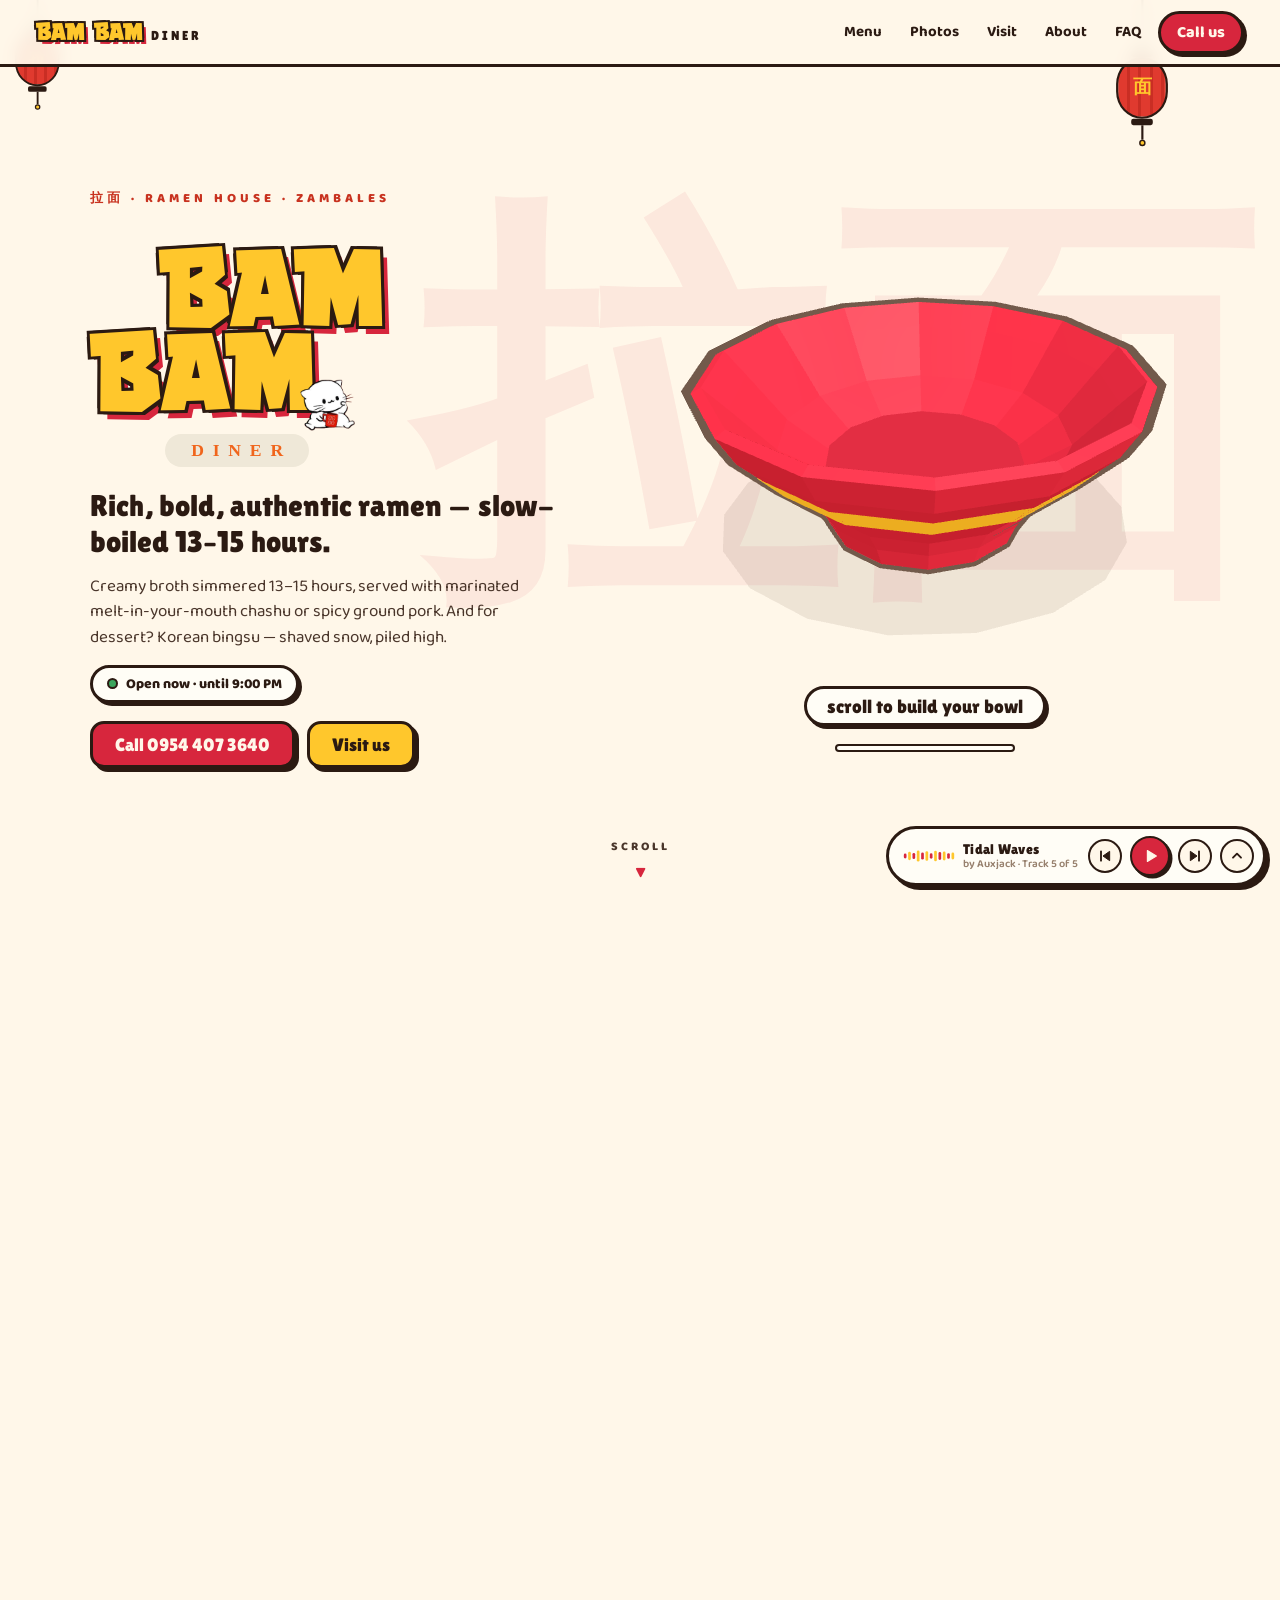
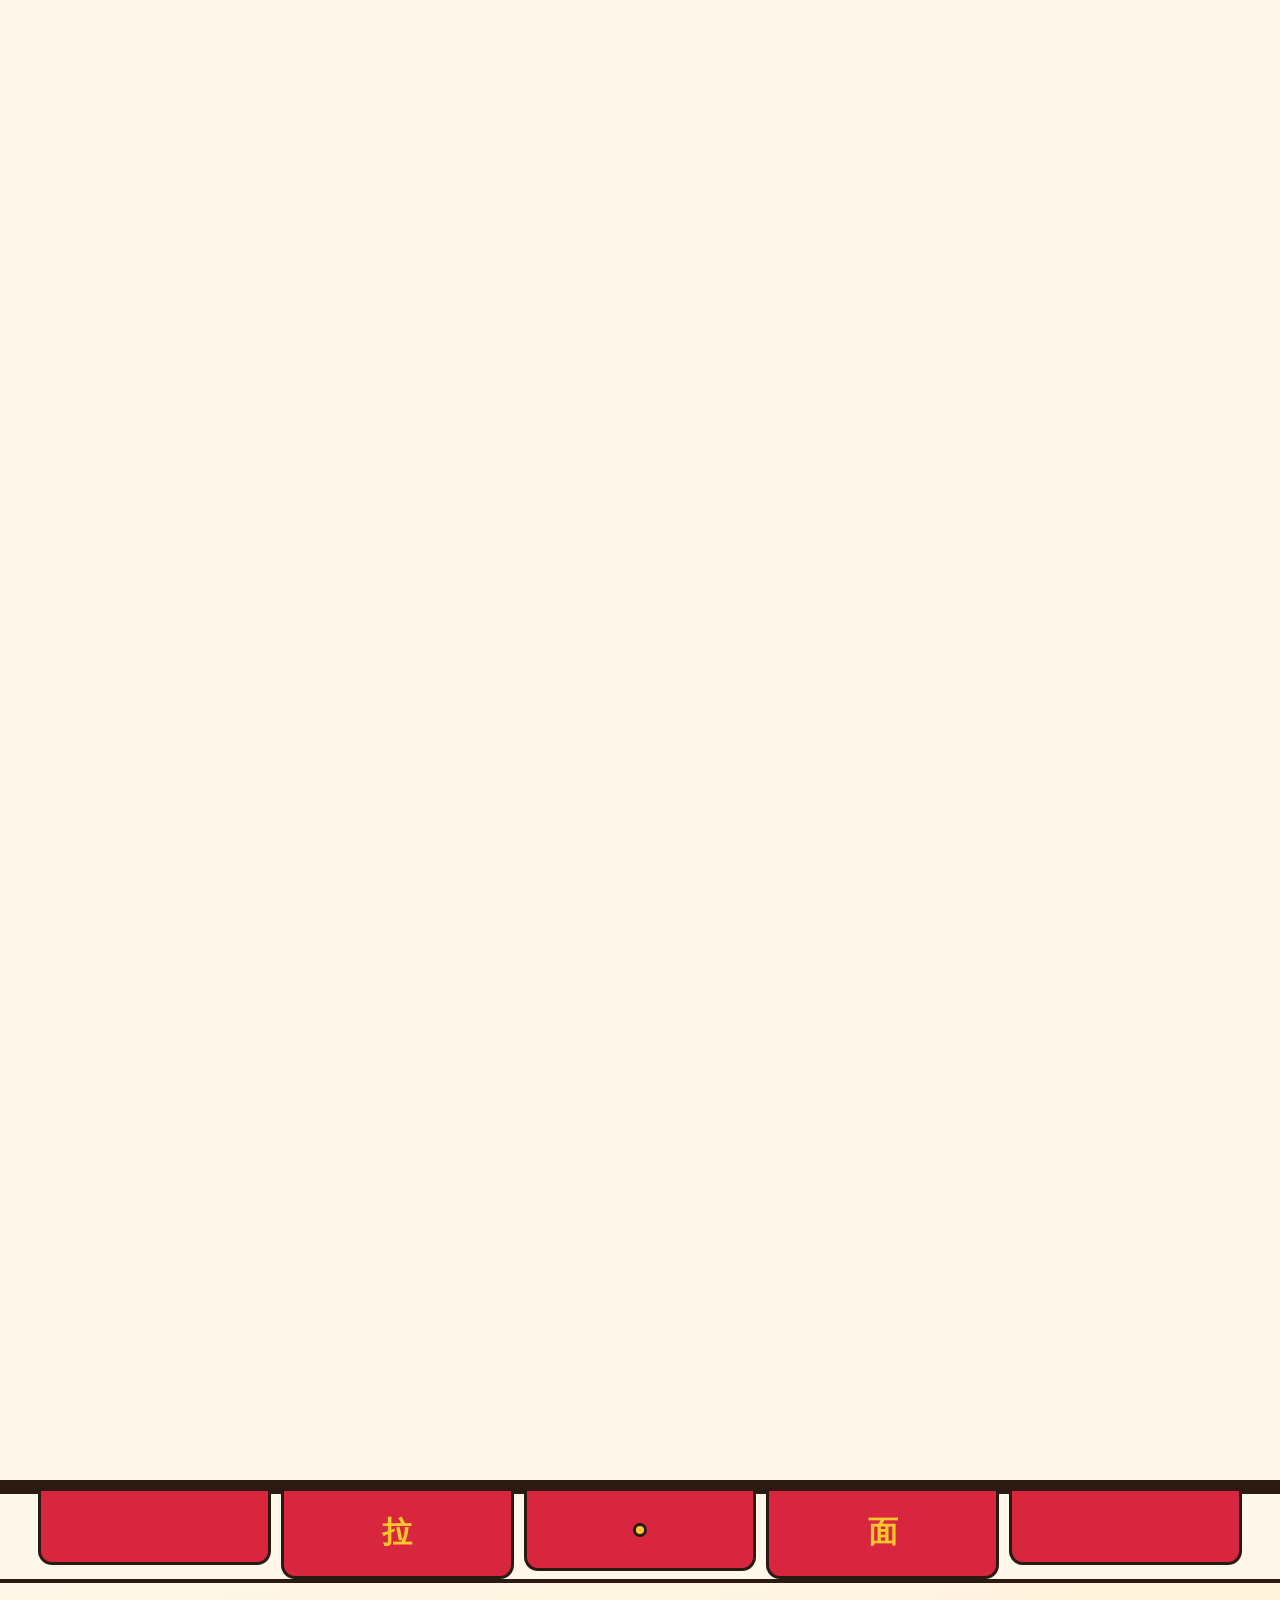
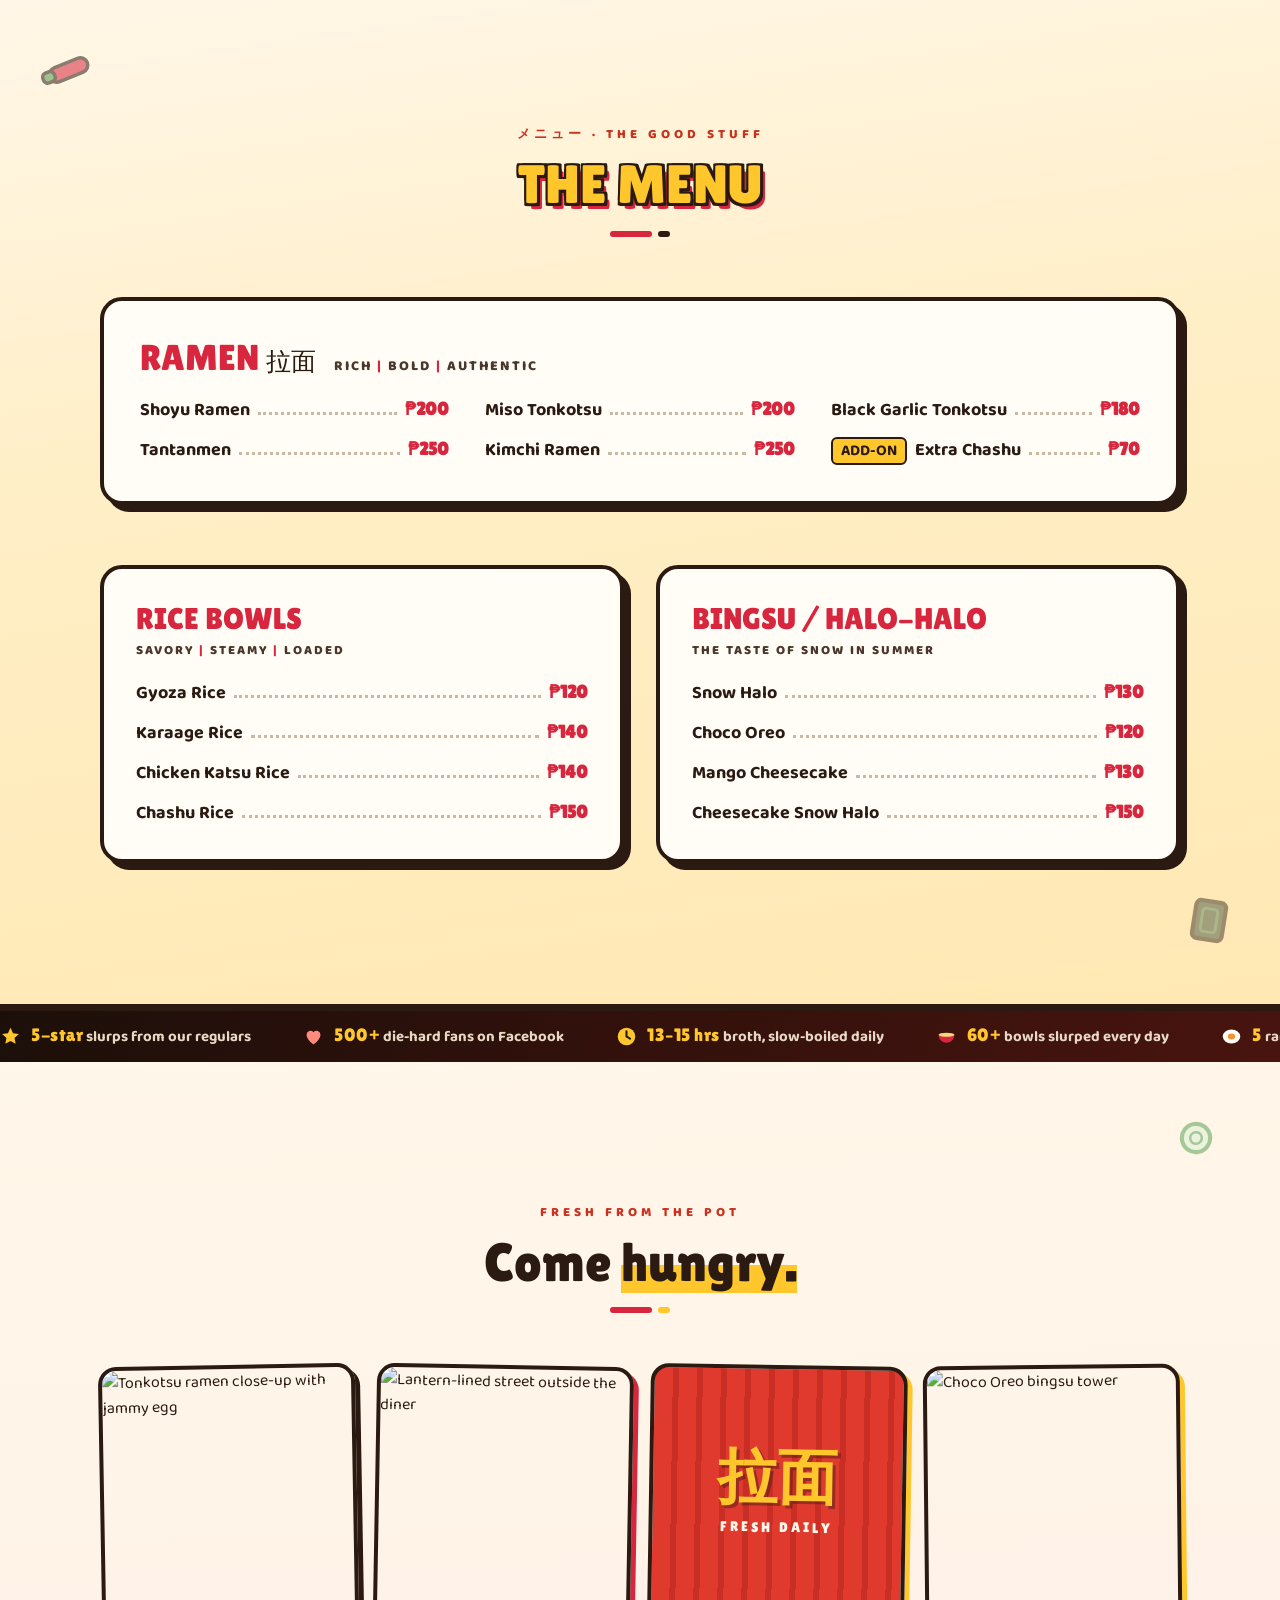
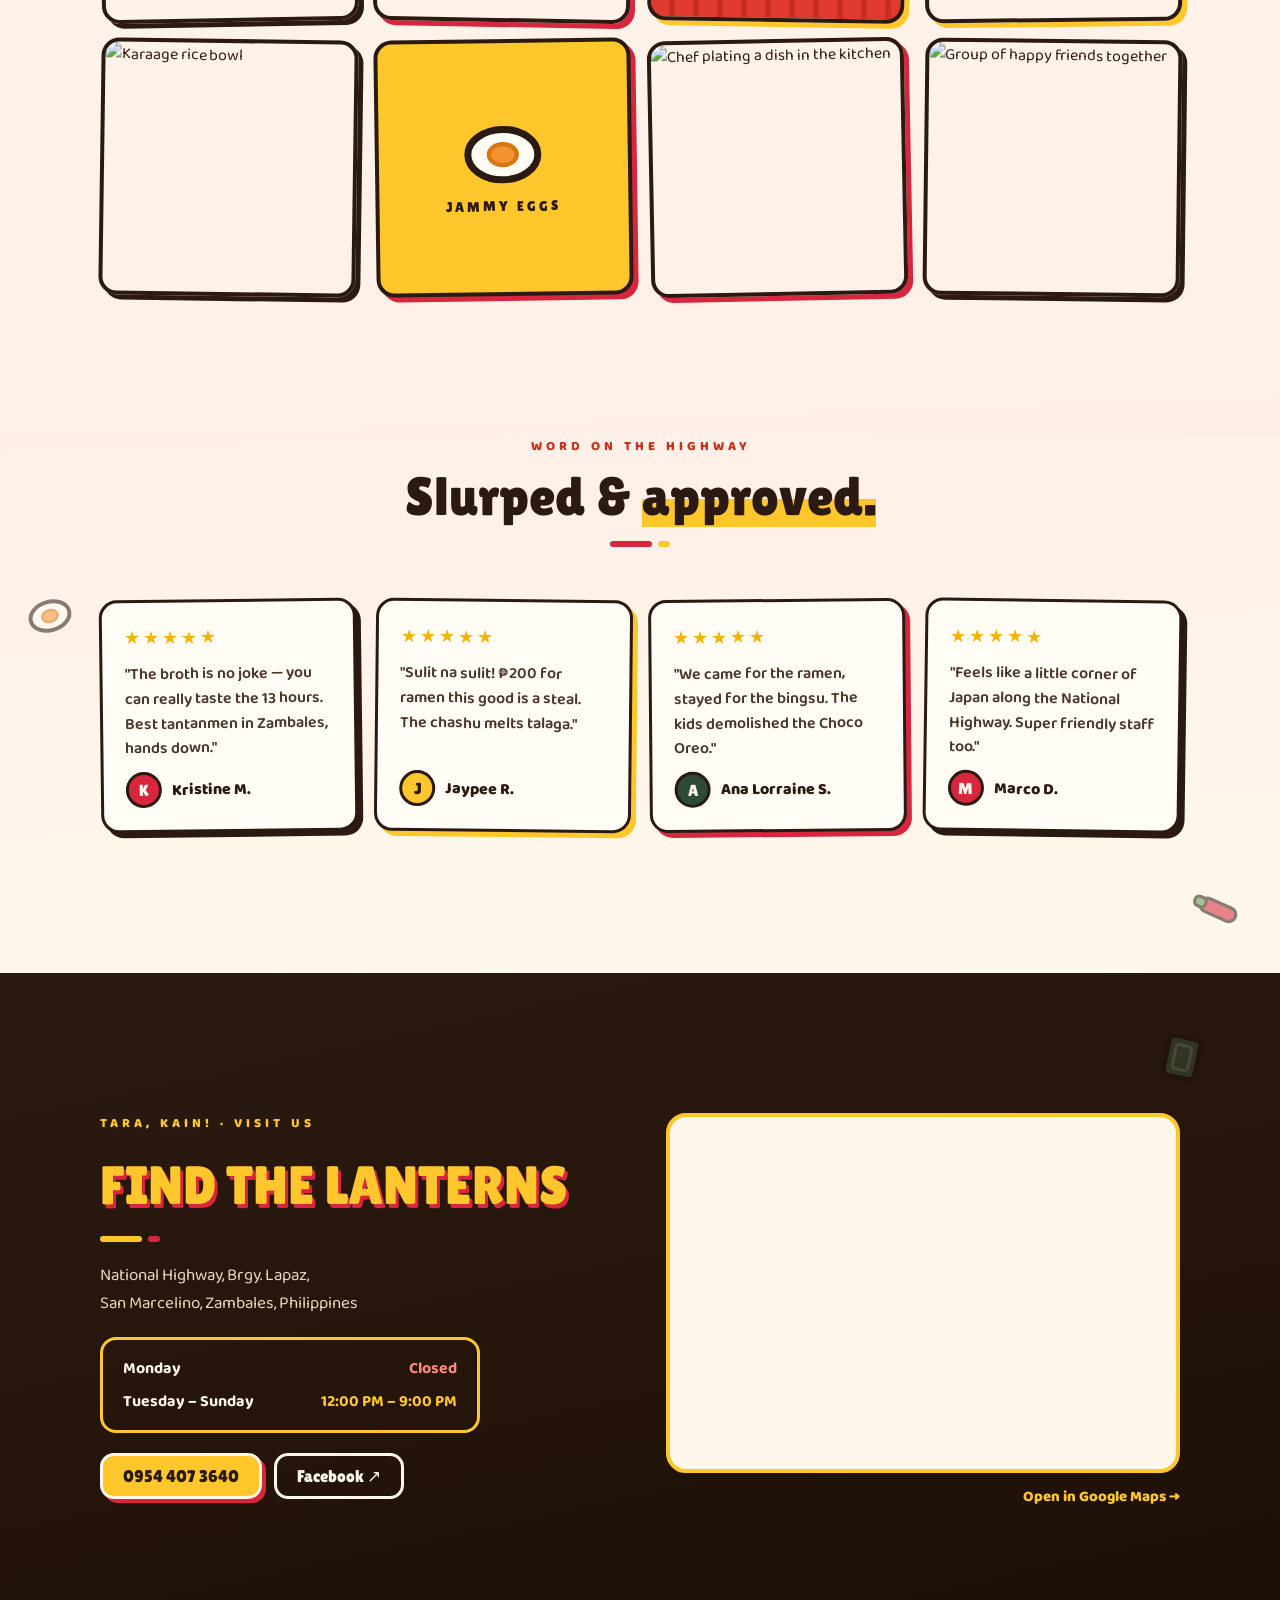
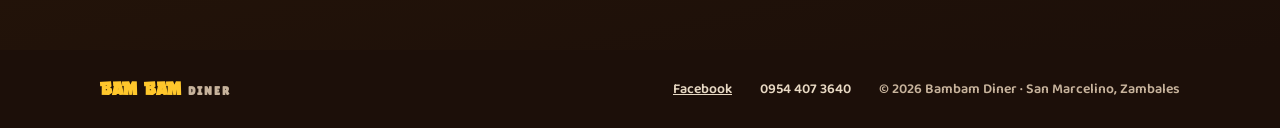
==== commit c44d237c: "Hero logo lockup, return-home fix, noren curtain, sakura petals, persistent music player - Hero logo" ====
--- a/index.html
+++ b/index.html
@@ -18,10 +18,32 @@
        visible swap on the loader/hero wordmark. crossorigin is required on
        font preloads even same-origin, else the fetch is discarded. -->
   <link rel="preload" as="font" type="font/woff2" href="assets/fonts/GAMERIA.woff2" crossorigin>
+  <!-- Cat mascot in the hero lockup — above the fold and revealed with the
+       intro animation, so fetch it early instead of letting it pop in. -->
+  <link rel="preload" as="image" href="assets/images/bambam-cat-mascot-transparent.png" fetchpriority="high">
   <style>
-    /* Loading screen — critical CSS, inline so it paints before external assets */
-    #bbLoader { position: fixed; inset: 0; z-index: 200; background: #FFF7E9; display: flex; flex-direction: column; align-items: center; justify-content: center; gap: 14px; transition: opacity .45s ease; font-family: 'Lilita One', 'Trebuchet MS', cursive; }
-    #bbLoader.done { opacity: 0; pointer-events: none; }
+    /* Loading screen — critical CSS, inline so it paints before external assets.
+       The reveal is a noren-curtain split: two striped panels slide off opposite
+       edges (transform-only, duration set by JS for constant px/s velocity). */
+    #bbLoader { position: fixed; inset: 0; z-index: 200; display: flex; align-items: center; justify-content: center; font-family: 'Lilita One', 'Trebuchet MS', cursive; }
+    #bbLoader.done { pointer-events: none; }
+    .bbl-panel { position: absolute; top: 0; bottom: 0; width: 50.4%; display: flex; align-items: center; justify-content: center; background: repeating-linear-gradient(90deg, #D7263D 0 26px, #C92E24 26px 34px); transition: transform .8s cubic-bezier(.7, 0, .3, 1); will-change: transform; }
+    .bbl-panel::after { content: ''; position: absolute; top: 0; left: 0; right: 0; height: 12px; background: #2B1A12; }
+    .bbl-panel-l { left: 0; border-right: 4px solid #2B1A12; }
+    .bbl-panel-r { right: 0; border-left: 4px solid #2B1A12; }
+    .bbl-glyph { font-size: clamp(70px, 12vw, 130px); font-weight: 800; color: rgba(255, 199, 44, .22); user-select: none; }
+    #bbLoader.done .bbl-panel-l { transform: translateX(-103%); }
+    #bbLoader.done .bbl-panel-r { transform: translateX(103%); }
+    .bbl-center { position: relative; z-index: 1; display: flex; flex-direction: column; align-items: center; gap: 14px; transition: opacity .3s ease; }
+    #bbLoader.done .bbl-center { opacity: 0; }
+    /* Reduced motion: no curtain travel — plain quick fade of the whole loader
+       (the global reduced-motion rule shrinks this transition further). */
+    @media (prefers-reduced-motion: reduce) {
+      #bbLoader { transition: opacity .2s ease; }
+      #bbLoader.done { opacity: 0; }
+      .bbl-panel { transition: none !important; }
+      #bbLoader.done .bbl-panel-l, #bbLoader.done .bbl-panel-r { transform: none !important; }
+    }
     .bbl-logo { font-family: 'Gameria', 'Lilita One', 'Trebuchet MS', cursive; font-size: clamp(44px, 9vw, 72px); color: #FFC72C; line-height: 1; text-shadow: -3px -3px 0 #2B1A12, 3px -3px 0 #2B1A12, -3px 3px 0 #2B1A12, 3px 3px 0 #2B1A12, 6px 7px 0 #D7263D; }
     .bbl-badge { font-size: 15px; letter-spacing: 9px; color: #2B1A12; background: #FFC72C; border: 3px solid #2B1A12; border-radius: 8px; padding: 3px 4px 3px 13px; box-shadow: 3px 3px 0 #2B1A12; }
     .bbl-dots { display: flex; gap: 9px; margin-top: 10px; }
@@ -38,10 +60,14 @@
 <body>
 
 <div id="bbLoader">
-  <div class="bbl-logo" aria-hidden="true">BAM BAM</div>
-  <div class="bbl-badge" aria-hidden="true">DINER</div>
-  <div class="bbl-dots" aria-hidden="true"><span></span><span></span><span></span></div>
-  <button id="bbLoaderMusic" class="bbl-music" type="button">🔊 Click to enable music</button>
+  <div class="bbl-panel bbl-panel-l" aria-hidden="true"><span class="bbl-glyph">拉</span></div>
+  <div class="bbl-panel bbl-panel-r" aria-hidden="true"><span class="bbl-glyph">面</span></div>
+  <div class="bbl-center">
+    <div class="bbl-logo" aria-hidden="true">BAM BAM</div>
+    <div class="bbl-badge" aria-hidden="true">DINER</div>
+    <div class="bbl-dots" aria-hidden="true"><span></span><span></span><span></span></div>
+    <button id="bbLoaderMusic" class="bbl-music" type="button">🔊 Click to enable music</button>
+  </div>
 </div>
 <noscript><style>#bbLoader { display: none !important; }</style></noscript>
 <script>
@@ -58,10 +84,17 @@
     if (done) return;
     done = true;
     document.documentElement.style.overflow = '';
+    /* Curtain duration = travel / velocity, so panels move at a constant
+       ~720px/s whatever the screen width (each travels ~half the viewport).
+       Clamped so tiny phones don't blink and ultrawides don't drag.
+       Reduced-motion CSS overrides the transition entirely (plain fade). */
+    var ms = Math.round(Math.max(340, Math.min(1200, (window.innerWidth / 2) / 0.72)));
+    var panels = loader.querySelectorAll('.bbl-panel');
+    for (var i = 0; i < panels.length; i++) panels[i].style.transitionDuration = ms + 'ms';
     loader.classList.add('done');
     window.__bbRevealed = true;
     document.dispatchEvent(new Event('bb:reveal'));
-    setTimeout(function () { loader.style.display = 'none'; }, 600);
+    setTimeout(function () { loader.style.display = 'none'; }, ms + 150);
   }
   function check() { if (pageReady && heroReady) reveal(); }
   window.__bbHeroReady = function () { heroReady = true; check(); };
@@ -104,6 +137,14 @@
     wanted: false
   };
   music.index = Math.floor(Math.random() * music.tracks.length);
+  /* Mid-session navigation back to the homepage: keep the same track the
+     visitor was hearing, so a loader-button click resumes it rather than
+     rolling a new random one. player.js owns the full restore (time, volume,
+     shuffle...) — this only aligns which track a pre-init gesture plays. */
+  try {
+    var st = JSON.parse(sessionStorage.getItem('bbMusicState'));
+    if (st && typeof st.index === 'number' && st.index >= 0 && st.index < music.tracks.length) music.index = st.index;
+  } catch (e) { /* storage blocked: keep the random pick */ }
   var mbtn = document.getElementById('bbLoaderMusic');
   mbtn.addEventListener('click', function () {
     if (music.wanted) return;
@@ -125,7 +166,7 @@
 
   <!-- ============ NAV ============ -->
   <nav id="topNav" style="position: fixed; top: 0; left: 0; right: 0; z-index: 60; display: flex; align-items: center; gap: 14px; padding: 10px clamp(14px, 4vw, 36px); background: rgba(255,247,233,.94); backdrop-filter: blur(8px); border-bottom: 3px solid #2B1A12; transition: box-shadow .4s ease;">
-    <a href="#top" style="text-decoration: none; display: flex; align-items: baseline; gap: 8px;">
+    <a id="navHome" href="#top" style="text-decoration: none; display: flex; align-items: baseline; gap: 8px;">
       <span style="font-family: 'Gameria', 'Lilita One', cursive; font-size: 24px; color: #FFC72C; text-shadow: -2px -2px 0 #2B1A12, 2px -2px 0 #2B1A12, -2px 2px 0 #2B1A12, 2px 2px 0 #2B1A12, 4px 4px 0 #D7263D;">BAM BAM</span>
       <span style="font-family: 'Lilita One', cursive; font-size: 13px; letter-spacing: 3px; color: #2B1A12;">DINER</span>
     </a>
@@ -179,34 +220,18 @@
         <!-- Left: identity -->
         <div id="top" style="display: flex; flex-direction: column; gap: clamp(8px, 1.6vh, 16px); align-items: flex-start;">
           <div id="heroEyebrow" style="font-weight: 800; letter-spacing: 4px; font-size: 13px; color: #C8321F; text-transform: uppercase;">拉面 · Ramen House · Zambales</div>
-          <div id="heroLogo" style="font-family: 'Gameria', 'Lilita One', cursive; font-size: clamp(56px, 9vw, 110px); line-height: .92; color: #FFC72C; text-shadow: -3px -3px 0 #2B1A12, 3px -3px 0 #2B1A12, -3px 3px 0 #2B1A12, 3px 3px 0 #2B1A12, 7px 8px 0 #D7263D; display: flex; align-items: flex-end; gap: .08em;">
-            <span>BAM<br>BAM</span>
-            <!-- Cat mascot from the real Bambam Diner logo (assets/images/bambamdinerpfp.png),
-                 redrawn as vector to match the site's linework. Static part of the
-                 logo lockup — not tied to the bowl-build scroll animation. -->
-            <svg id="heroLogoCat" viewBox="0 0 132 116" aria-hidden="true" style="width: .84em; height: auto; flex: none; margin-bottom: .03em; text-shadow: none;">
-              <path d="M38 21 L30 3 L52 12 Z" fill="#FFFFFF" stroke="#2B1A12" stroke-width="5" stroke-linejoin="round"></path>
-              <path d="M78 21 L86 3 L64 12 Z" fill="#FFFFFF" stroke="#2B1A12" stroke-width="5" stroke-linejoin="round"></path>
-              <ellipse cx="62" cy="80" rx="35" ry="28" fill="#FFFFFF" stroke="#2B1A12" stroke-width="5"></ellipse>
-              <ellipse cx="42" cy="103" rx="12" ry="8.5" fill="#FFFFFF" stroke="#2B1A12" stroke-width="5"></ellipse>
-              <ellipse cx="86" cy="103" rx="12" ry="8.5" fill="#FFFFFF" stroke="#2B1A12" stroke-width="5"></ellipse>
-              <ellipse cx="58" cy="36" rx="31" ry="27" fill="#FFFFFF" stroke="#2B1A12" stroke-width="5"></ellipse>
-              <ellipse cx="60" cy="58" rx="21" ry="12" fill="#FFFFFF"></ellipse>
-              <rect x="18" y="72" width="27" height="25" rx="5" fill="#D7263D" stroke="#2B1A12" stroke-width="5"></rect>
-              <path d="M18 78 q-11 1 -9 10 q2 8 10 7" fill="none" stroke="#2B1A12" stroke-width="4.5"></path>
-              <text x="31.5" y="84" text-anchor="middle" font-family="'Baloo 2', 'Trebuchet MS', sans-serif" font-weight="800" font-size="8.5" fill="#FFF7E9" letter-spacing="1">XO</text>
-              <text x="31.5" y="93.5" text-anchor="middle" font-family="'Baloo 2', 'Trebuchet MS', sans-serif" font-weight="800" font-size="8.5" fill="#FFF7E9" letter-spacing="1">XO</text>
-              <ellipse cx="45" cy="72" rx="7" ry="5.5" fill="#FFFFFF" stroke="#2B1A12" stroke-width="4"></ellipse>
-              <path d="M82 68 Q94 61 92 48" fill="none" stroke="#2B1A12" stroke-width="4.5" stroke-linecap="round"></path>
-              <ellipse cx="90" cy="46" rx="8" ry="6.5" fill="#FFFFFF" stroke="#2B1A12" stroke-width="4"></ellipse>
-              <ellipse cx="47" cy="34" rx="3.2" ry="4.2" fill="#2B1A12"></ellipse>
-              <ellipse cx="69" cy="34" rx="3.2" ry="4.2" fill="#2B1A12"></ellipse>
-              <path d="M52 43 q3.5 4.5 6.5 0 q3.5 4.5 6.5 0" fill="none" stroke="#2B1A12" stroke-width="3" stroke-linecap="round"></path>
-              <path d="M89 29 l16 -3 M90 35 l16 1 M89 41 l14 5" fill="none" stroke="#2B1A12" stroke-width="2.5" stroke-linecap="round"></path>
-              <path d="M27 29 l-14 -3 M26 35 l-14 1" fill="none" stroke="#2B1A12" stroke-width="2.5" stroke-linecap="round"></path>
-            </svg>
-          </div>
-          <div id="heroBadge" style="font-family: 'Lilita One', cursive; font-size: clamp(15px, 2vw, 20px); letter-spacing: 10px; color: #2B1A12; background: #FFC72C; border: 3px solid #2B1A12; border-radius: 8px; padding: 3px 6px 3px 16px; box-shadow: 3px 3px 0 #2B1A12;">DINER</div>
+          <!-- Logo lockup rebuilt from live elements (layered Gameria text + real cat
+               asset + pill), replacing the flat raster which lost the outline/shadow
+               depth. Offsets are measured from assets/images/bambam-full-logo-transparent.png
+               (line ink height L=460px there): top line indented .75L, lines interlock
+               by .30L, cat .62L tall overlapping the M by .15L, pill 1.83L wide. -->
+          <div id="heroLogo" style="display: flex; flex-direction: column; align-items: flex-start; font-size: clamp(56px, 9vw, 110px);">
+            <div id="heroWordmark" style="font-family: 'Gameria', 'Lilita One', cursive; line-height: 1; padding-top: .12em; color: #FFC72C; text-shadow: -3px -3px 0 #2B1A12, 3px -3px 0 #2B1A12, -3px 3px 0 #2B1A12, 3px 3px 0 #2B1A12, 7px 8px 0 #D7263D;">
+              <span style="display: block; margin-left: .63em;">BAM</span>
+              <span style="display: flex; align-items: flex-end; margin-top: -.24em;">BAM<img id="heroLogoCat" src="assets/images/bambam-cat-mascot-transparent.png" alt="" width="301" height="284" draggable="false" style="width: .5em; height: auto; flex: none; margin-left: -.14em; margin-bottom: -.01em;"></span>
+            </div>
+            <div id="heroBadge" style="align-self: center; font-family: Rockwell, 'Roboto Slab', Georgia, serif; font-weight: 700; font-size: max(.16em, 10.5px); letter-spacing: .5em; color: #F0651C; background: #EFE8D8; border-radius: 999px; padding: .35em 1em .35em 1.5em; margin-top: .22em;">DINER</div>
+          </div>
           <h1 id="heroH1" style="margin: 6px 0 0; font-family: 'Lilita One', cursive; font-weight: 400; font-size: clamp(20px, 2.6vw, 30px); line-height: 1.2; color: #2B1A12; max-width: 26ch;">Rich, bold, authentic ramen — slow-boiled 13–15 hours.</h1>
           <p id="heroPara" style="margin: 0; font-size: clamp(15px, 1.6vw, 17px); line-height: 1.5; max-width: 44ch; color: #4A362B;">Creamy broth simmered 13–15 hours, served with marinated melt-in-your-mouth chashu or spicy ground pork. And for dessert? Korean bingsu — shaved snow, piled high.</p>
           <div id="heroStatus" style="display: flex; align-items: center; gap: 8px; background: #FFFDF6; border: 3px solid #2B1A12; border-radius: 999px; padding: 5px 14px; font-weight: 800; font-size: 14px; box-shadow: 3px 3px 0 #2B1A12;">
--- a/css/style.css
+++ b/css/style.css
@@ -383,6 +383,35 @@
    the hint drops out there instead of colliding */
 @media (max-width: 820px) { #scrollHint { display: none !important; } }
 
+/* ---- Sakura petals (elements created by setupPetals in main.js) ----
+   z-index 50: above section content (z 2), below the nav (60), music player
+   (90) and loader (200) so petals never sit over controls. */
+#bbPetals {
+  position: fixed; inset: 0; z-index: 50;
+  overflow: hidden; pointer-events: none;
+}
+.bb-petal {
+  position: absolute; top: 0; display: block;
+  aspect-ratio: 1 / 1.15;
+  background: linear-gradient(135deg, #FFC9D6 0%, #F8A0B8 65%, #EE86A4 100%);
+  border-radius: 92% 6% 92% 6%;
+  opacity: 0;
+  animation: bbPetalFall linear infinite;
+  will-change: transform, opacity;
+}
+#bbPetals.bb-paused .bb-petal { animation-play-state: paused; }
+@keyframes bbPetalFall {
+  0%   { transform: translate3d(0, -6vh, 0) rotate(0deg); opacity: 0; }
+  6%   { opacity: .8; }
+  90%  { opacity: .8; }
+  100% { transform: translate3d(var(--drift, 12vw), 106vh, 0) rotate(var(--spin, 360deg)); opacity: 0; }
+}
+/* Reduced motion: main.js never creates the layer; this covers any cached/
+   mid-session preference flip */
+@media (prefers-reduced-motion: reduce) {
+  #bbPetals { display: none !important; }
+}
+
 /* ---- Focus visibility for keyboard users ---- */
 a:focus-visible, button:focus-visible, summary:focus-visible {
   outline: 3px solid #D7263D;
@@ -432,6 +461,7 @@
   #top { align-items: center !important; text-align: center; }
   #heroCtas { justify-content: center; }
   #heroStatus { justify-content: center; }
+  /* The lockup is em-based (wordmark + cat + pill), so font-size scales it */
   #heroLogo { font-size: min(9vw, 9svh) !important; }
   #bowlWrap { max-height: min(30svh, 330px) !important; }
 }
@@ -454,8 +484,10 @@
   #heroGrid { padding: 58px 16px 6px !important; gap: 10px !important; }
   #top { gap: 5px !important; }
   #heroEyebrow { font-size: 11px !important; letter-spacing: 2.5px !important; }
-  #heroLogo { font-size: min(10vw, 6.4svh) !important; text-shadow: -2px -2px 0 #2B1A12, 2px -2px 0 #2B1A12, -2px 2px 0 #2B1A12, 2px 2px 0 #2B1A12, 4px 5px 0 #D7263D !important; }
-  #heroBadge { font-size: 12px !important; letter-spacing: 6px !important; padding: 2px 4px 2px 10px !important; }
+  /* Larger than the old text-only tier (was 10vw/6.4svh): the pill's DINER is
+     .21em of this, so the font floor is what keeps it legible on phones */
+  #heroLogo { font-size: min(14vw, 8.2svh) !important; }
+  #heroWordmark { text-shadow: -2px -2px 0 #2B1A12, 2px -2px 0 #2B1A12, -2px 2px 0 #2B1A12, 2px 2px 0 #2B1A12, 4px 5px 0 #D7263D !important; }
   #heroH1 { font-size: 16px !important; max-width: 40ch !important; margin: 2px 0 0 !important; }
   #heroPara { font-size: 15px !important; line-height: 1.45 !important; }
   #heroStatus { font-size: 12px !important; padding: 3px 12px !important; }
@@ -467,6 +499,12 @@
   #kanjiBackdrop { font-size: 150px !important; }
 }
 
+/* SE-class phones (short AND narrow): the enlarged lockup tier plus its
+   ink-containing padding needs a little height back from the bowl */
+@media (max-width: 400px) and (max-height: 699px) {
+  #bowlWrap { max-height: min(25svh, 290px) !important; }
+}
+
 /* Tall phones have vertical headroom: restore readable body copy in the pinned hero
    and give the caption pill / progress bar clear separation */
 @media (max-width: 760px) and (min-height: 700px) {
@@ -485,8 +523,7 @@
   #kanjiBackdrop { display: none !important; }
   #heroGrid { padding-top: 52px !important; padding-bottom: 4px !important; gap: 6px !important; }
   #top { gap: 4px !important; }
-  #heroLogo { font-size: min(8vw, 5.5svh) !important; }
-  #heroBadge { font-size: 11px !important; letter-spacing: 5px !important; padding: 1px 3px 1px 8px !important; }
+  #heroLogo { font-size: min(10vw, 9.5svh) !important; }
   #heroH1 { font-size: 14px !important; margin: 0 !important; }
   #heroCtas a { font-size: 12px !important; padding: 5px 10px !important; }
   #bowlWrap { max-height: 24svh !important; }
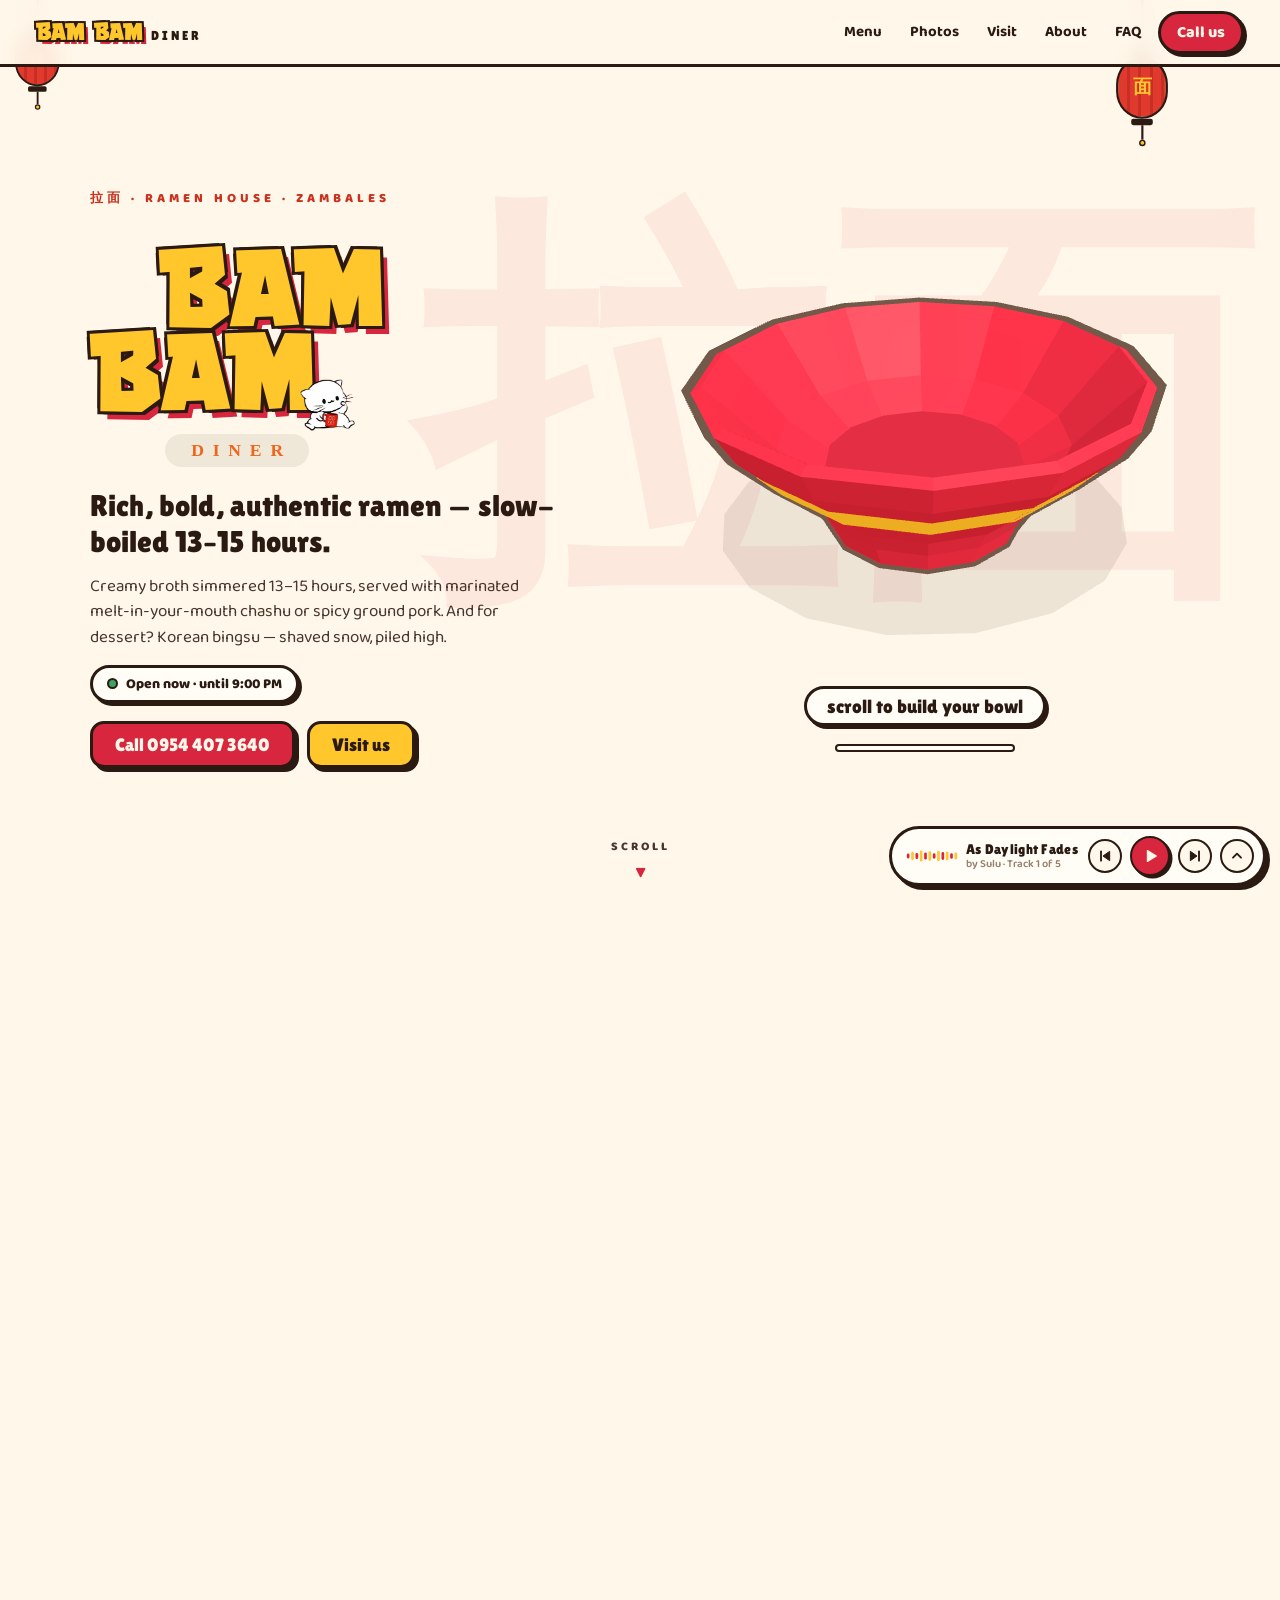
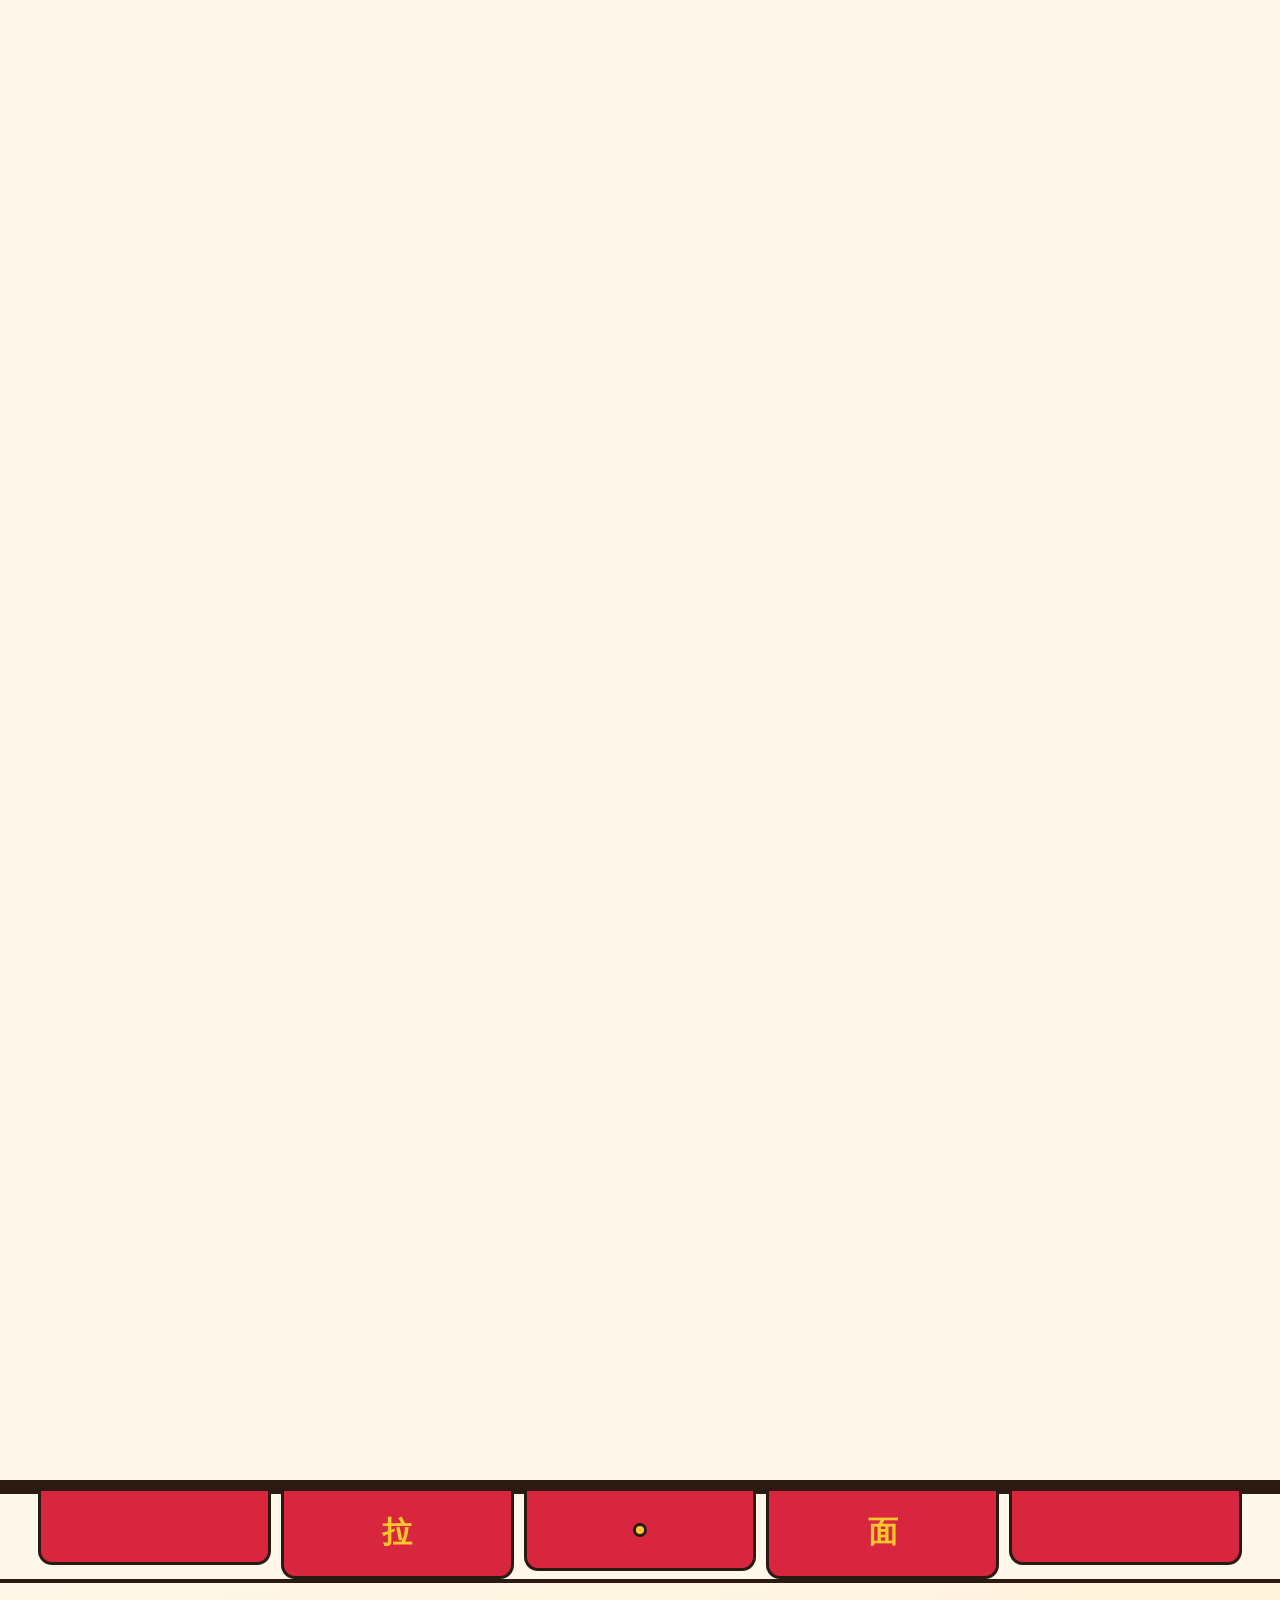
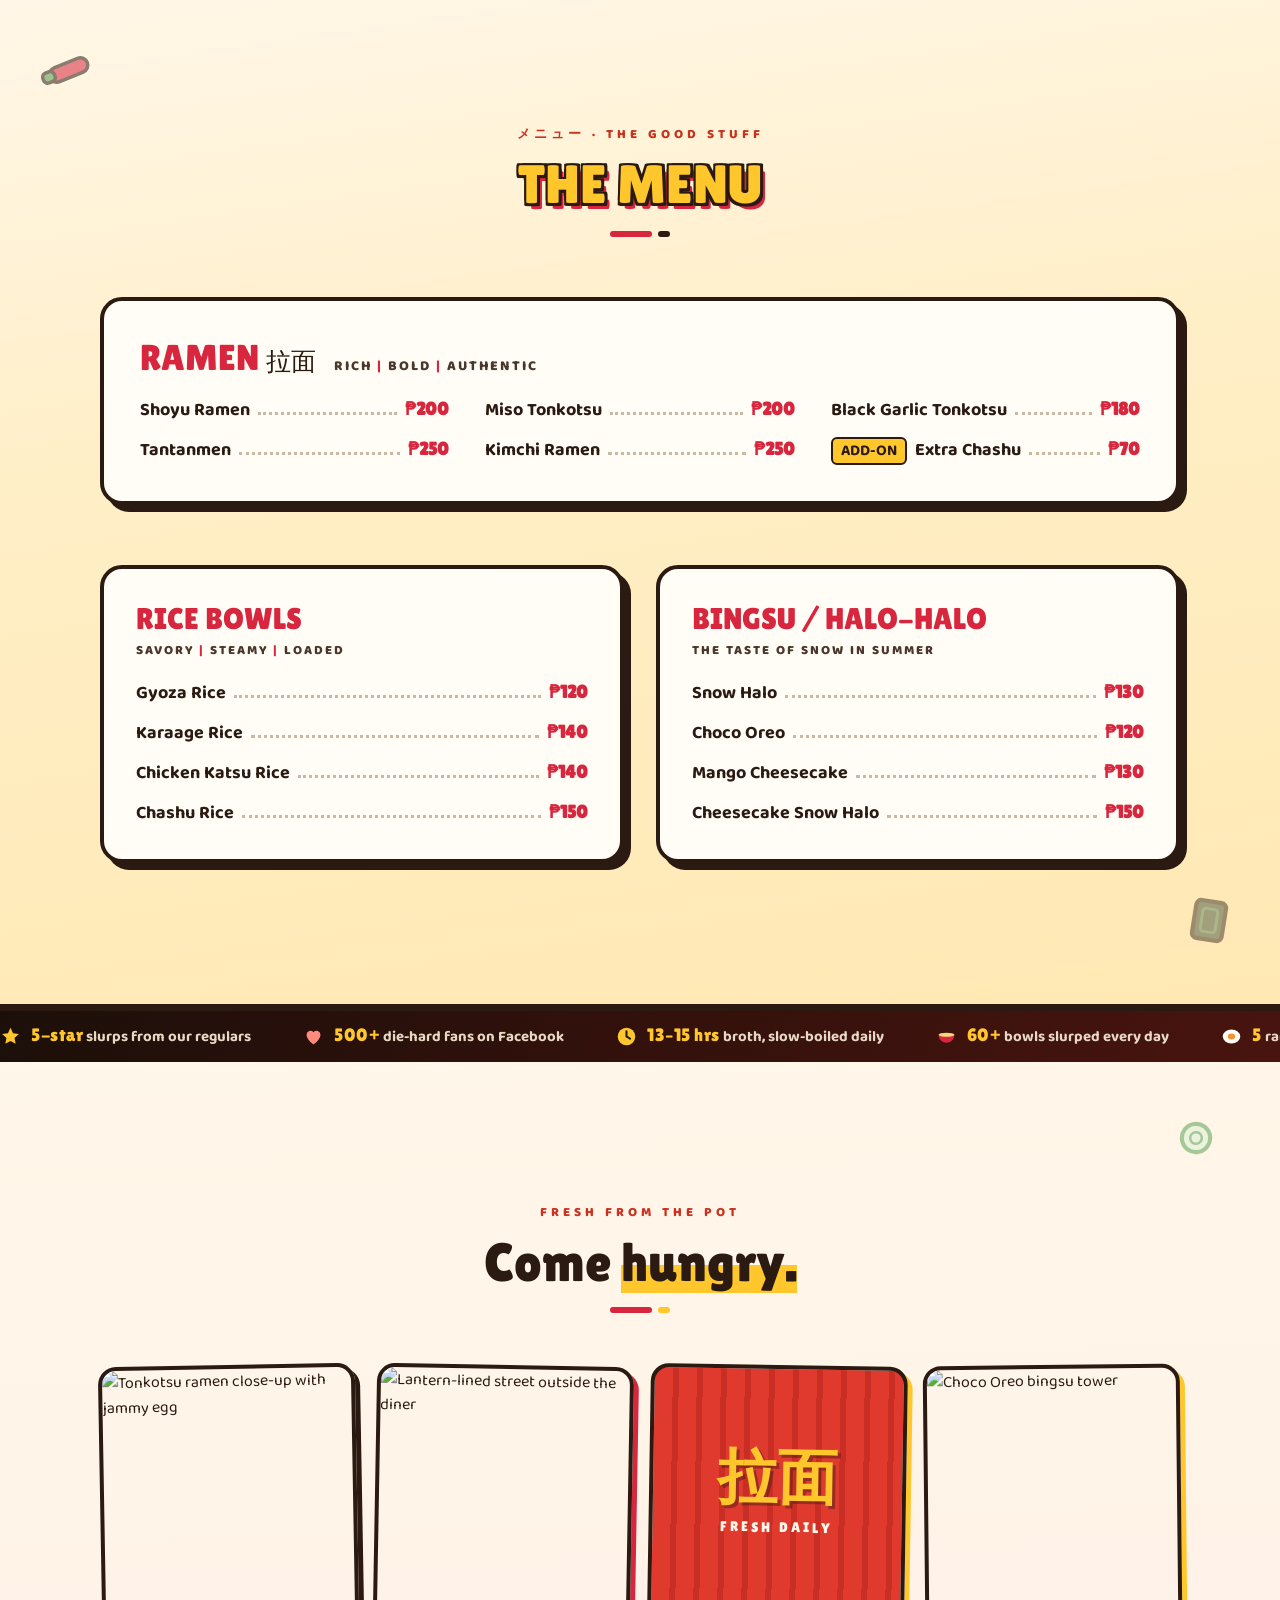
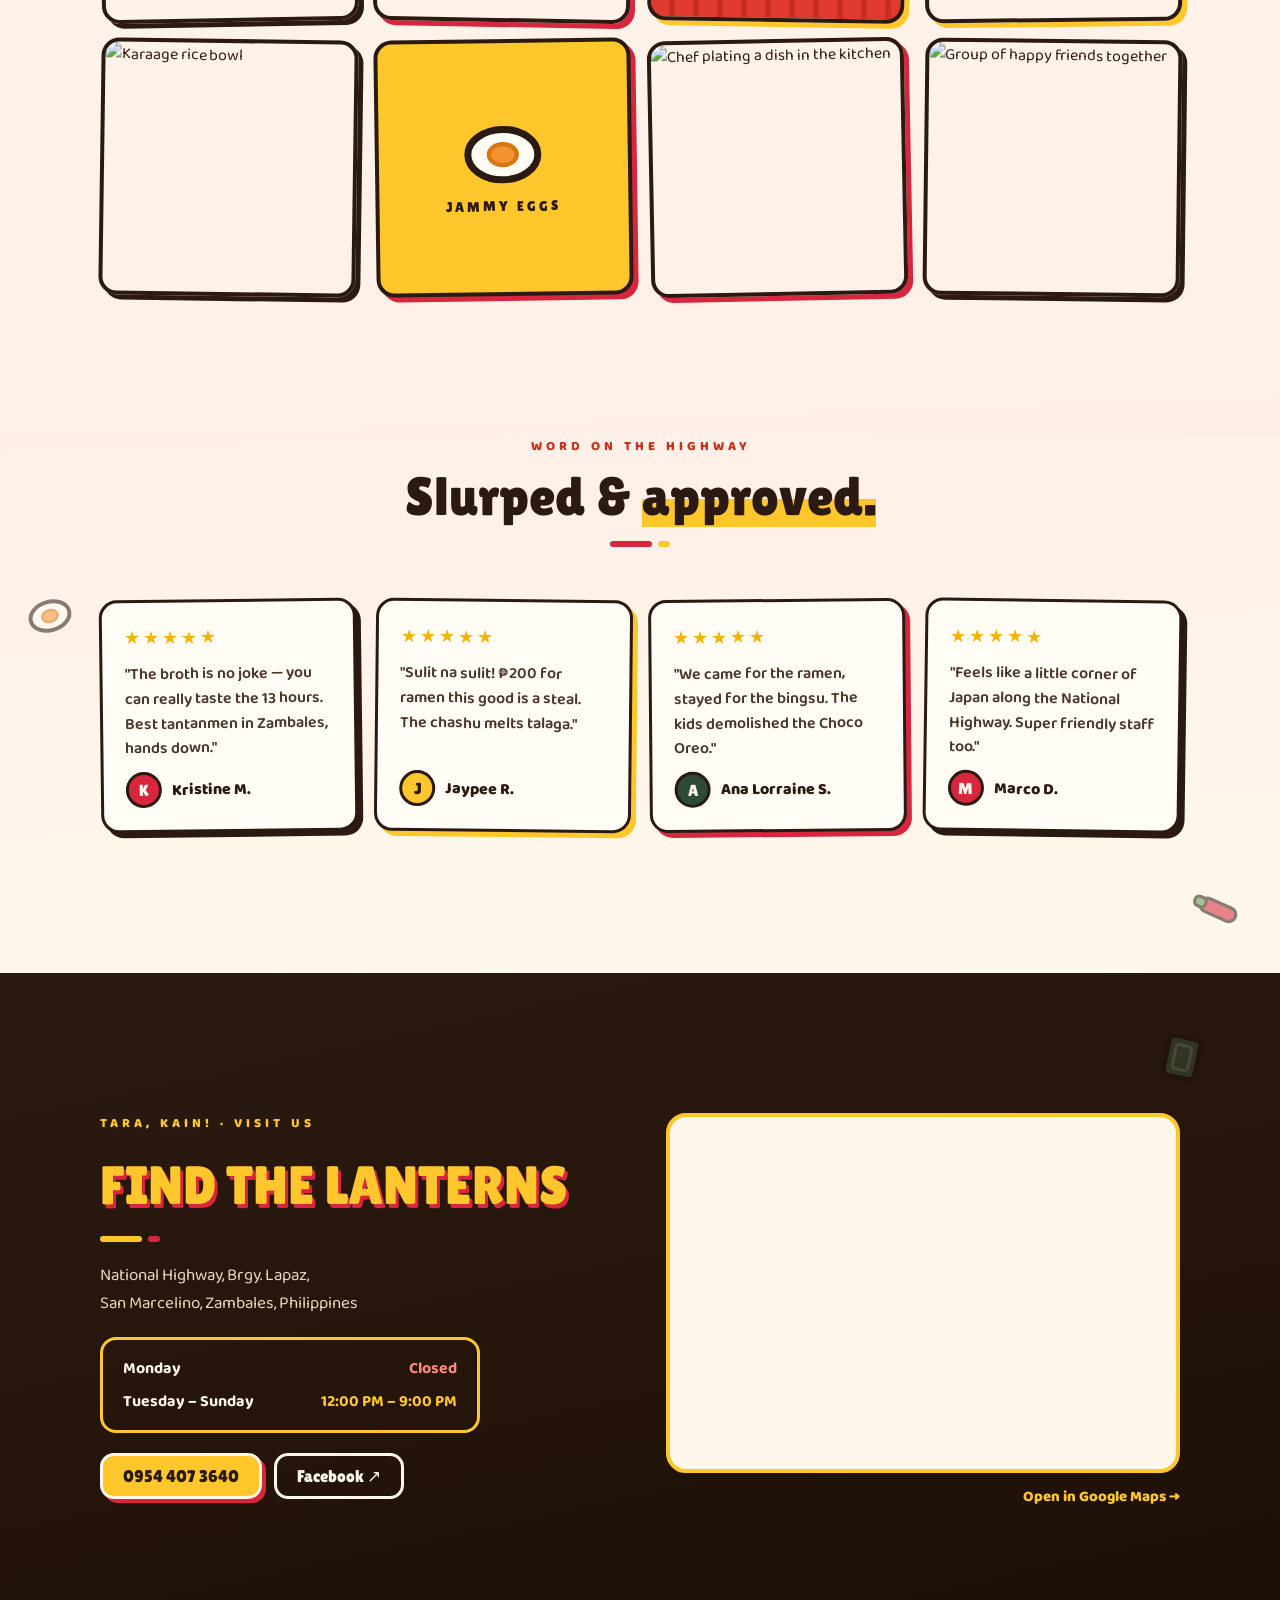
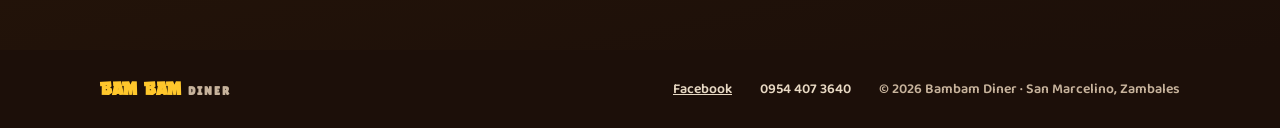
==== commit 5cb0b63a: "Clean URLs, resilient 3D loading, cat PNG shrink, strip player debug logs - Subpage links are root-r" ====
--- a/index.html
+++ b/index.html
@@ -228,7 +228,7 @@
           <div id="heroLogo" style="display: flex; flex-direction: column; align-items: flex-start; font-size: clamp(56px, 9vw, 110px);">
             <div id="heroWordmark" style="font-family: 'Gameria', 'Lilita One', cursive; line-height: 1; padding-top: .12em; color: #FFC72C; text-shadow: -3px -3px 0 #2B1A12, 3px -3px 0 #2B1A12, -3px 3px 0 #2B1A12, 3px 3px 0 #2B1A12, 7px 8px 0 #D7263D;">
               <span style="display: block; margin-left: .63em;">BAM</span>
-              <span style="display: flex; align-items: flex-end; margin-top: -.24em;">BAM<img id="heroLogoCat" src="assets/images/bambam-cat-mascot-transparent.png" alt="" width="301" height="284" draggable="false" style="width: .5em; height: auto; flex: none; margin-left: -.14em; margin-bottom: -.01em;"></span>
+              <span style="display: flex; align-items: flex-end; margin-top: -.24em;">BAM<img id="heroLogoCat" src="assets/images/bambam-cat-mascot-transparent.png" alt="" width="168" height="159" draggable="false" style="width: .5em; height: auto; flex: none; margin-left: -.14em; margin-bottom: -.01em;"></span>
             </div>
             <div id="heroBadge" style="align-self: center; font-family: Rockwell, 'Roboto Slab', Georgia, serif; font-weight: 700; font-size: max(.16em, 10.5px); letter-spacing: .5em; color: #F0651C; background: #EFE8D8; border-radius: 999px; padding: .35em 1em .35em 1.5em; margin-top: .22em;">DINER</div>
           </div>
@@ -266,17 +266,56 @@
                 <ellipse cx="240" cy="224" rx="34" ry="10" fill="#F6CE74" stroke="#2B1A12" stroke-width="4"></ellipse>
               </g>
 
-              <!-- bowl -->
-              <rect x="194" y="380" width="92" height="28" rx="10" fill="#FFFDF6" stroke="#2B1A12" stroke-width="7"></rect>
-              <path d="M66 232 C70 322 132 388 240 388 C348 388 410 322 414 232 Z" fill="#FFFDF6" stroke="#2B1A12" stroke-width="8" stroke-linejoin="round"></path>
-              <text x="240" y="342" text-anchor="middle" font-family="Gameria, Lilita One, cursive" font-size="34" fill="#FFC72C" stroke="#2B1A12" stroke-width="1.5" style="letter-spacing: 2px;">BAM BAM</text>
-              <circle cx="130" cy="322" r="8" fill="#D7263D" stroke="#2B1A12" stroke-width="3"></circle>
-              <circle cx="350" cy="322" r="8" fill="#D7263D" stroke="#2B1A12" stroke-width="3"></circle>
-              <ellipse cx="240" cy="230" rx="176" ry="46" fill="#D7263D" stroke="#2B1A12" stroke-width="8"></ellipse>
-              <ellipse cx="240" cy="228" rx="150" ry="34" fill="#F3E3C2" stroke="#2B1A12" stroke-width="5"></ellipse>
+              <!-- bowl — low-poly facets matching the 3D scene's flat-shaded cone
+                   (same red body #D7263D family, gold band, dark red interior,
+                   3/4 tilt). Facets shade light→dark left to right, like the 3D
+                   bowl's directional light. Geometry generated from the same
+                   rim→foot profile the 3D lathe uses. -->
+              <g>
+                <polygon points="288.0,384.0 281.6,390.0 274.6,410.5 280.0,406.0" fill="#B03847"></polygon>
+                <polygon points="281.6,390.0 264.0,394.4 260.0,413.8 274.6,410.5" fill="#A5303E"></polygon>
+                <polygon points="264.0,394.4 240.0,396.0 240.0,415.0 260.0,413.8" fill="#992836"></polygon>
+                <polygon points="240.0,396.0 216.0,394.4 220.0,413.8 240.0,415.0" fill="#8E202D"></polygon>
+                <polygon points="216.0,394.4 198.4,390.0 205.4,410.5 220.0,413.8" fill="#821825"></polygon>
+                <polygon points="198.4,390.0 192.0,384.0 200.0,406.0 205.4,410.5" fill="#77101D"></polygon>
+                <polygon points="318.7,347.0 314.9,353.3 285.7,387.7 288.0,384.0" fill="#CF4153"></polygon>
+                <polygon points="314.9,353.3 303.7,358.9 278.8,391.1 285.7,387.7" fill="#C73C4D"></polygon>
+                <polygon points="303.7,358.9 286.3,363.3 268.2,393.7 278.8,391.1" fill="#C03748"></polygon>
+                <polygon points="286.3,363.3 264.3,366.2 254.8,395.4 268.2,393.7" fill="#B83242"></polygon>
+                <polygon points="264.3,366.2 240.0,367.2 240.0,396.0 254.8,395.4" fill="#B12C3D"></polygon>
+                <polygon points="240.0,367.2 215.7,366.2 225.2,395.4 240.0,396.0" fill="#A92737"></polygon>
+                <polygon points="215.7,366.2 193.7,363.3 211.8,393.7 225.2,395.4" fill="#A22232"></polygon>
+                <polygon points="193.7,363.3 176.3,358.9 201.2,391.1 211.8,393.7" fill="#9A1D2C"></polygon>
+                <polygon points="176.3,358.9 165.1,353.3 194.3,387.7 201.2,391.1" fill="#931827"></polygon>
+                <polygon points="165.1,353.3 161.3,347.0 192.0,384.0 194.3,387.7" fill="#8B1221"></polygon>
+                <polygon points="341.8,319.3 336.8,327.4 314.9,353.3 318.7,347.0" fill="#FFD75E"></polygon>
+                <polygon points="336.8,327.4 322.3,334.8 303.7,358.9 314.9,353.3" fill="#FBD058"></polygon>
+                <polygon points="322.3,334.8 299.8,340.6 286.3,363.3 303.7,358.9" fill="#F7C953"></polygon>
+                <polygon points="299.8,340.6 271.4,344.3 264.3,366.2 286.3,363.3" fill="#F2C34D"></polygon>
+                <polygon points="271.4,344.3 240.0,345.6 240.0,367.2 264.3,366.2" fill="#EEBC47"></polygon>
+                <polygon points="240.0,345.6 208.6,344.3 215.7,366.2 240.0,367.2" fill="#EAB542"></polygon>
+                <polygon points="208.6,344.3 180.2,340.6 193.7,363.3 215.7,366.2" fill="#E6AE3C"></polygon>
+                <polygon points="180.2,340.6 157.7,334.8 176.3,358.9 193.7,363.3" fill="#E1A836"></polygon>
+                <polygon points="157.7,334.8 143.2,327.4 165.1,353.3 176.3,358.9" fill="#DDA131"></polygon>
+                <polygon points="143.2,327.4 138.2,319.3 161.3,347.0 165.1,353.3" fill="#D99A2B"></polygon>
+                <polygon points="416.0,230.0 407.4,244.2 336.8,327.4 341.8,319.3" fill="#EB4A5E"></polygon>
+                <polygon points="407.4,244.2 382.4,257.0 322.3,334.8 336.8,327.4" fill="#E24458"></polygon>
+                <polygon points="382.4,257.0 343.5,267.2 299.8,340.6 322.3,334.8" fill="#DA3E52"></polygon>
+                <polygon points="343.5,267.2 294.4,273.7 271.4,344.3 299.8,340.6" fill="#D1384B"></polygon>
+                <polygon points="294.4,273.7 240.0,276.0 240.0,345.6 271.4,344.3" fill="#C93245"></polygon>
+                <polygon points="240.0,276.0 185.6,273.7 208.6,344.3 240.0,345.6" fill="#C02D3F"></polygon>
+                <polygon points="185.6,273.7 136.5,267.2 180.2,340.6 208.6,344.3" fill="#B82739"></polygon>
+                <polygon points="136.5,267.2 97.6,257.0 157.7,334.8 180.2,340.6" fill="#B02132"></polygon>
+                <polygon points="97.6,257.0 72.6,244.2 143.2,327.4 157.7,334.8" fill="#A71B2C"></polygon>
+                <polygon points="72.6,244.2 64.0,230.0 138.2,319.3 143.2,327.4" fill="#9E1526"></polygon>
+                <path d="M64,230 L192,384 L200,406 Q240,417 280,406 L288,384 L416,230" fill="none" stroke="#2B1A12" stroke-width="8" stroke-linejoin="round" stroke-linecap="round"></path>
+                <polygon points="416.0,230.0 392.4,253.0 328.0,269.8 240.0,276.0 152.0,269.8 87.6,253.0 64.0,230.0 87.6,207.0 152.0,190.2 240.0,184.0 328.0,190.2 392.4,207.0" fill="#D7263D" stroke="#2B1A12" stroke-width="8" stroke-linejoin="round"></polygon>
+                <polygon points="390.0,228.0 369.9,245.0 315.0,257.4 240.0,262.0 165.0,257.4 110.1,245.0 90.0,228.0 110.1,211.0 165.0,198.6 240.0,194.0 315.0,198.6 369.9,211.0" fill="#B71C31" stroke="#2B1A12" stroke-width="4" stroke-linejoin="round"></polygon>
+                <ellipse cx="240" cy="231" rx="112" ry="21" fill="#9E1526" opacity=".55"></ellipse>
+              </g>
 
               <!-- broth -->
-              <ellipse cx="240" cy="228" rx="142" ry="30" fill="#EEB64B" stroke="#D99A2B" stroke-width="4" style="transform-box: fill-box; transform-origin: center; transform: scale(calc(var(--broth, 0))); opacity: calc(var(--broth, 0) * 6);"></ellipse>
+              <polygon points="382.0,228.0 363.0,243.0 311.0,254.0 240.0,258.0 169.0,254.0 117.0,243.0 98.0,228.0 117.0,213.0 169.0,202.0 240.0,198.0 311.0,202.0 363.0,213.0" fill="#EEB64B" stroke="#D99A2B" stroke-width="4" stroke-linejoin="round" style="transform-box: fill-box; transform-origin: center; transform: scale(calc(var(--broth, 0))); opacity: calc(var(--broth, 0) * 6);"></polygon>
 
               <!-- noodles -->
               <g clip-path="url(#bbBrothClip)" style="transform-box: fill-box; transform-origin: center; transform: rotate(calc((1 - var(--noodles, 0)) * 150deg)) scale(calc(var(--noodles, 0))); opacity: calc(var(--noodles, 0) * 4);">
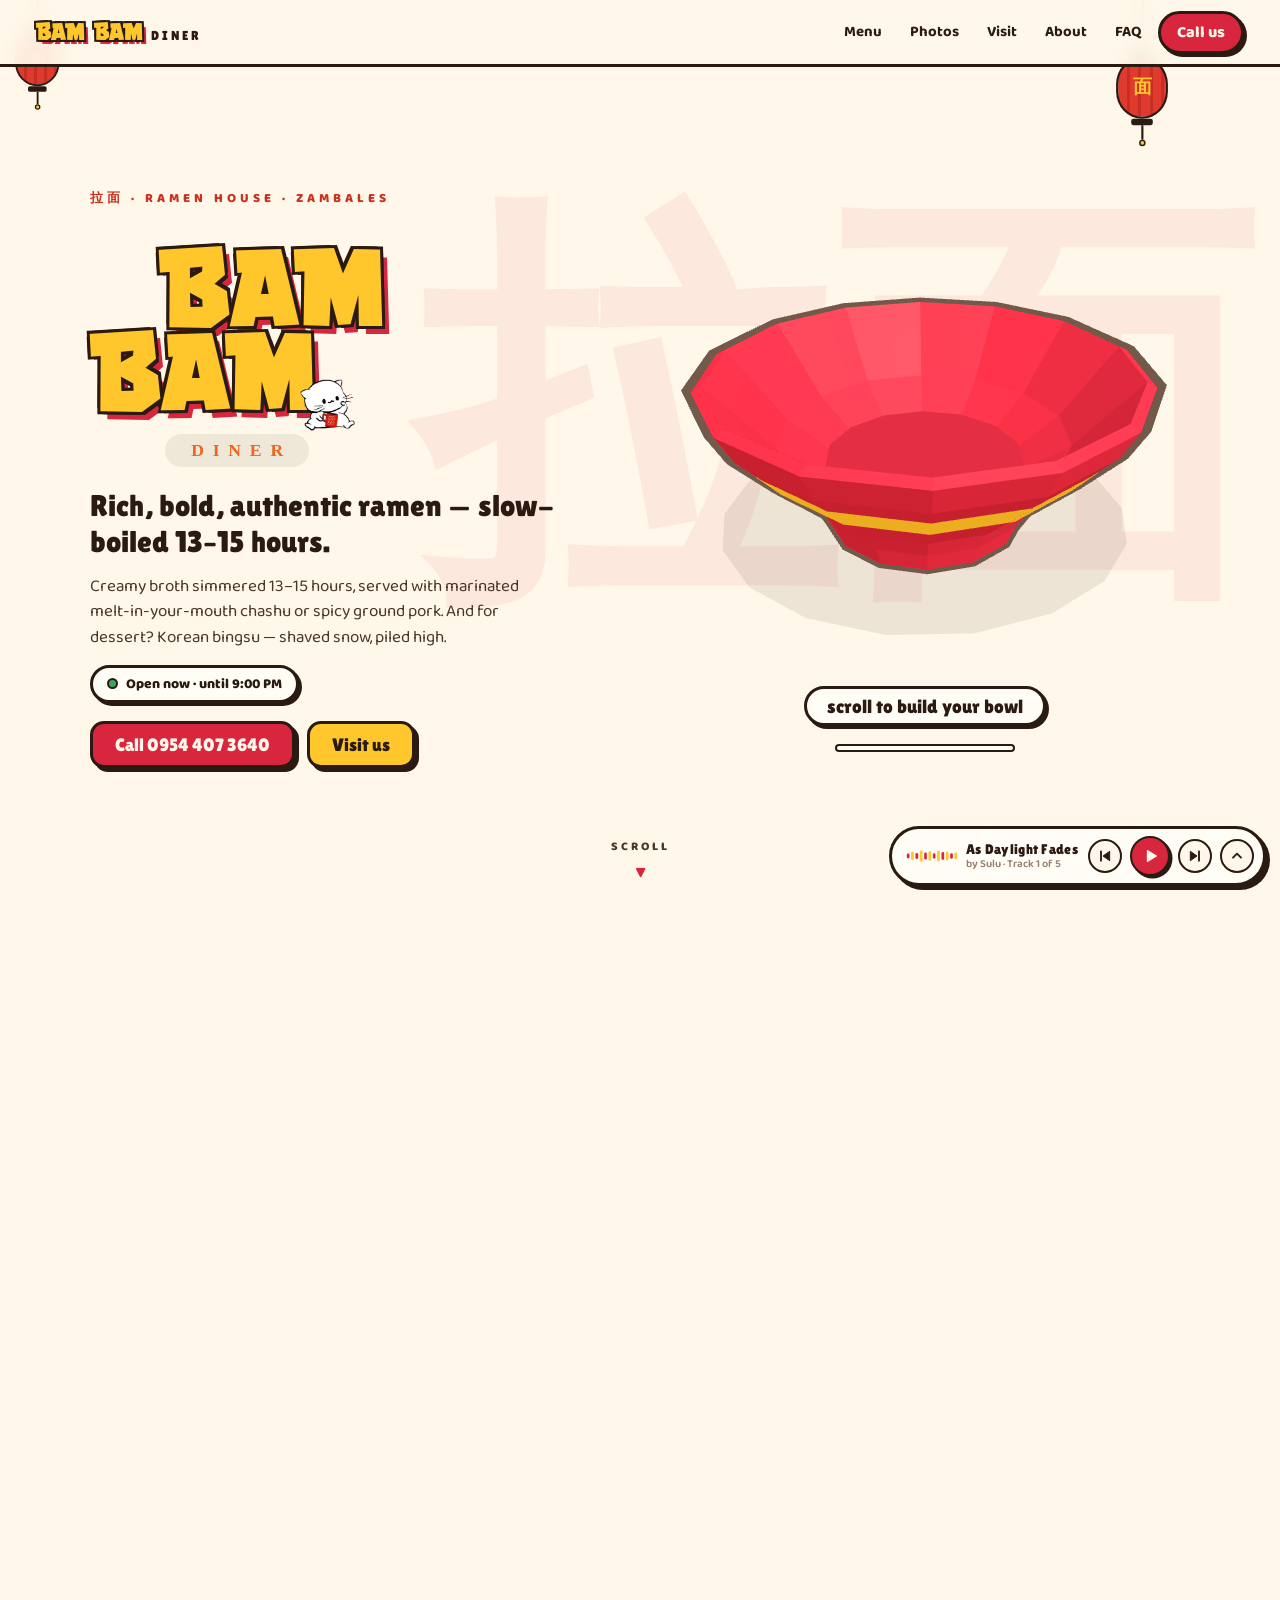
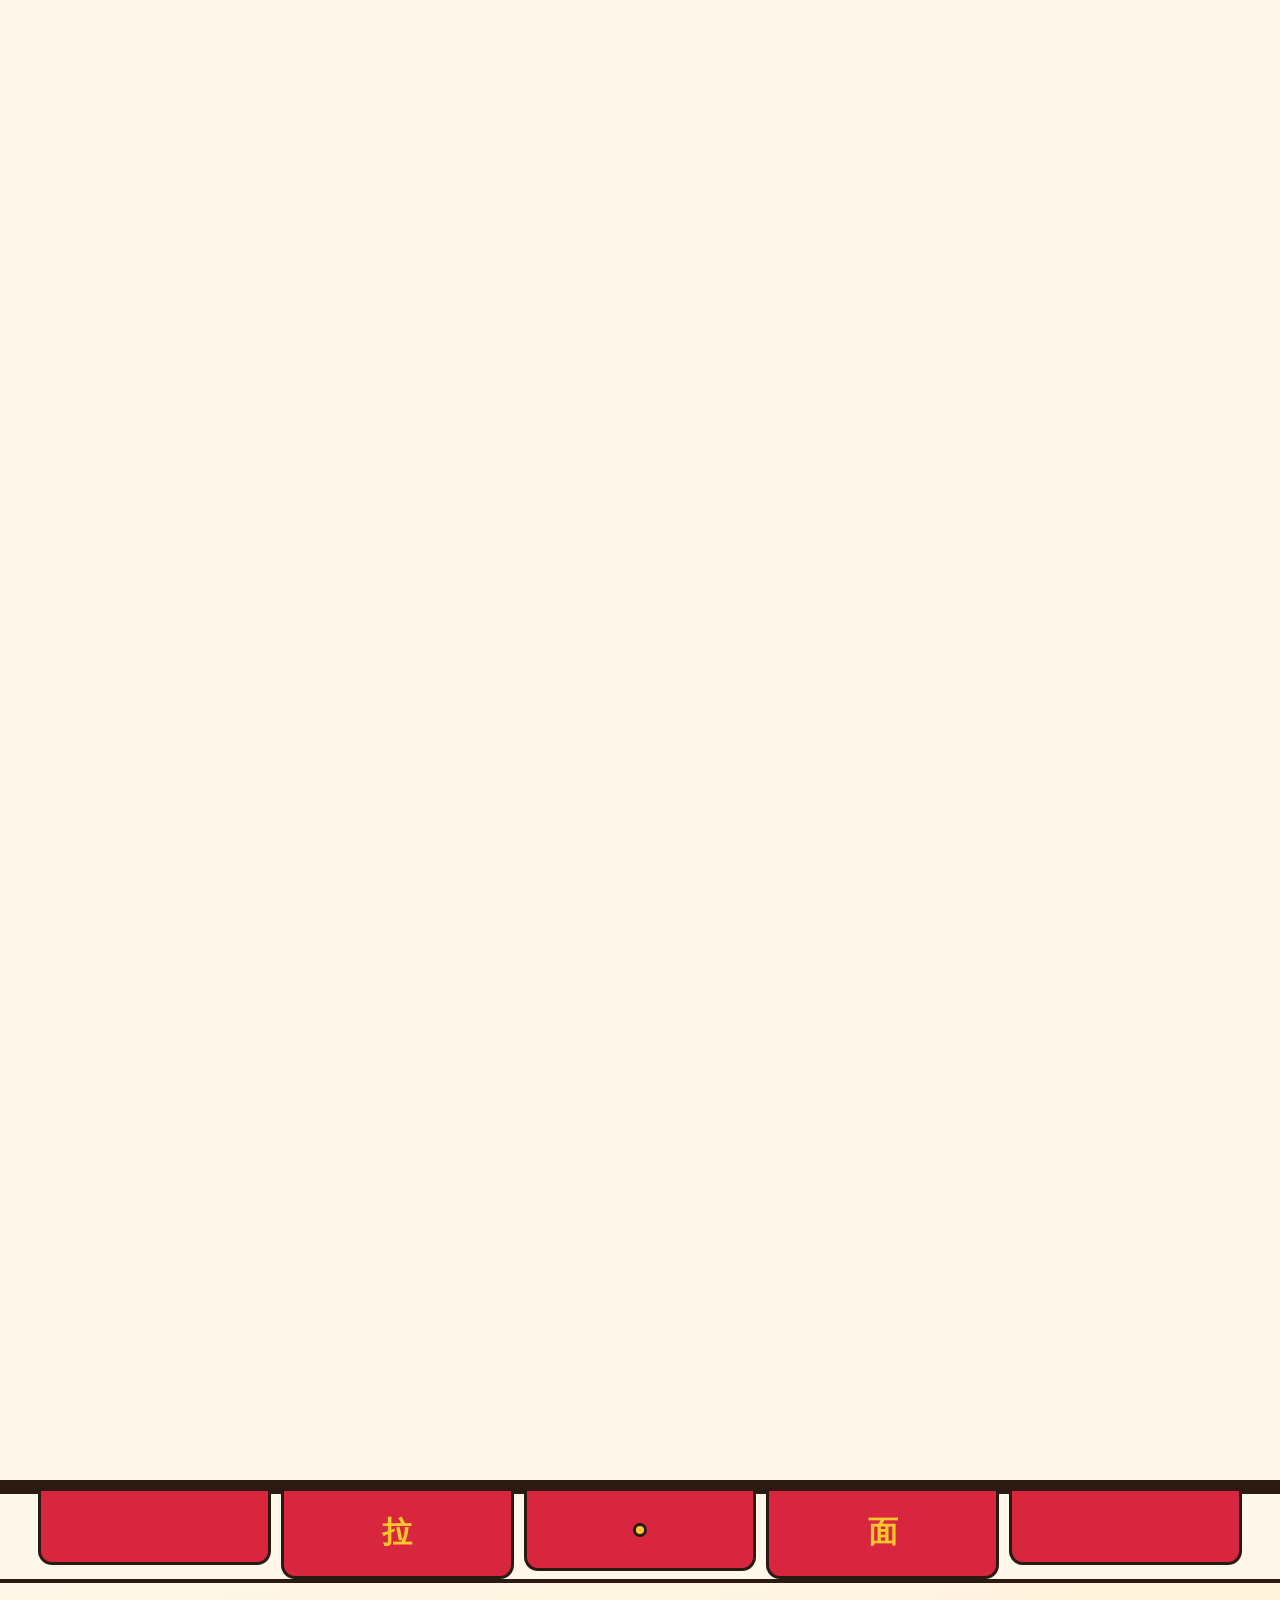
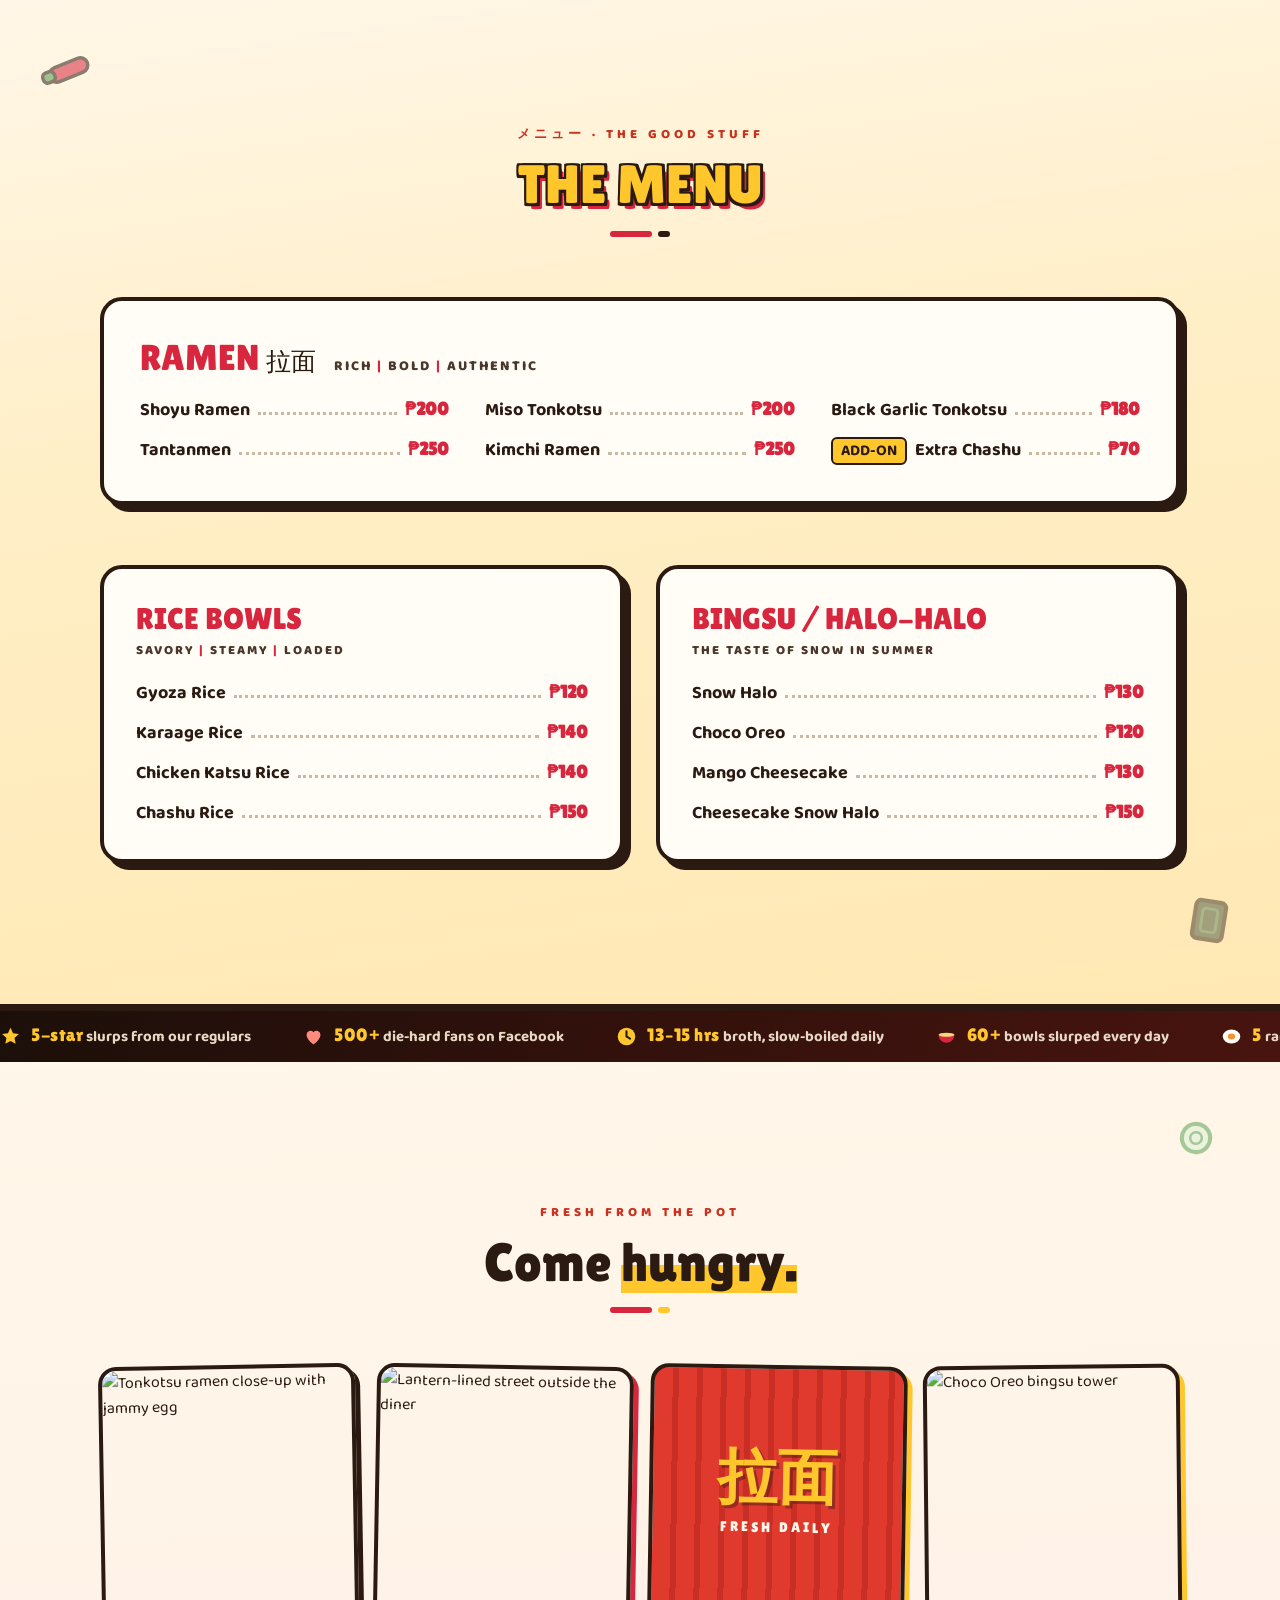
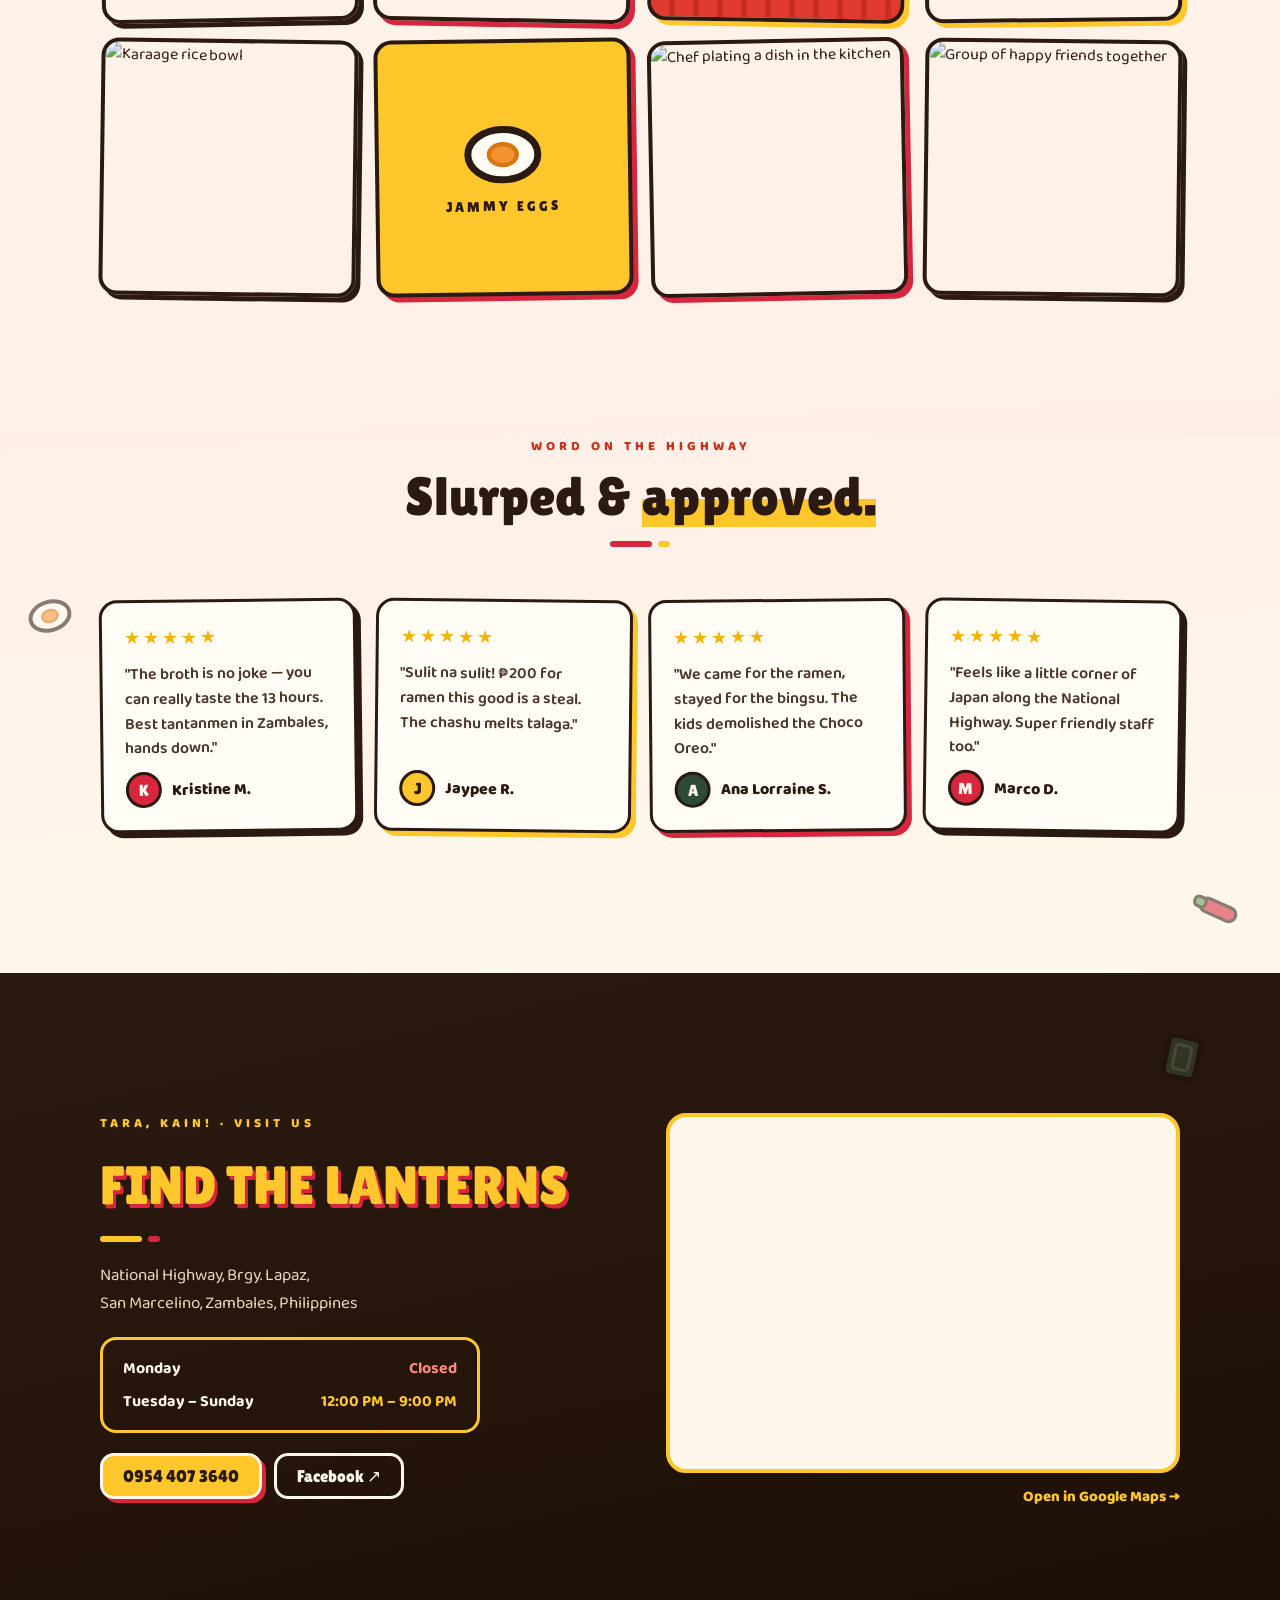
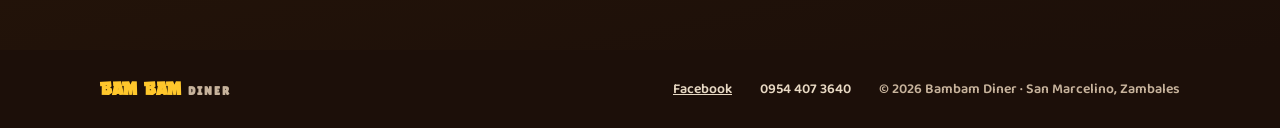
==== commit 15af8815: "Clean URLs: vercel.json cleanUrls + /about and /faq internal links cleanUrls serves about.html at /a" ====
--- a/index.html
+++ b/index.html
@@ -175,8 +175,8 @@
       <a class="nav-link" href="#menu">Menu</a>
       <a class="nav-link" href="#gallery">Photos</a>
       <a class="nav-link" href="#visit">Visit</a>
-      <a class="nav-link" href="about.html">About</a>
-      <a class="nav-link" href="faq.html">FAQ</a>
+      <a class="nav-link" href="/about">About</a>
+      <a class="nav-link" href="/faq">FAQ</a>
     </div>
     <a class="btn-call" href="tel:+639544073640">Call us</a>
     <button id="navToggle" class="nav-toggle" type="button" aria-label="Open menu" aria-expanded="false" aria-controls="navLinks"><span></span><span></span><span></span></button>
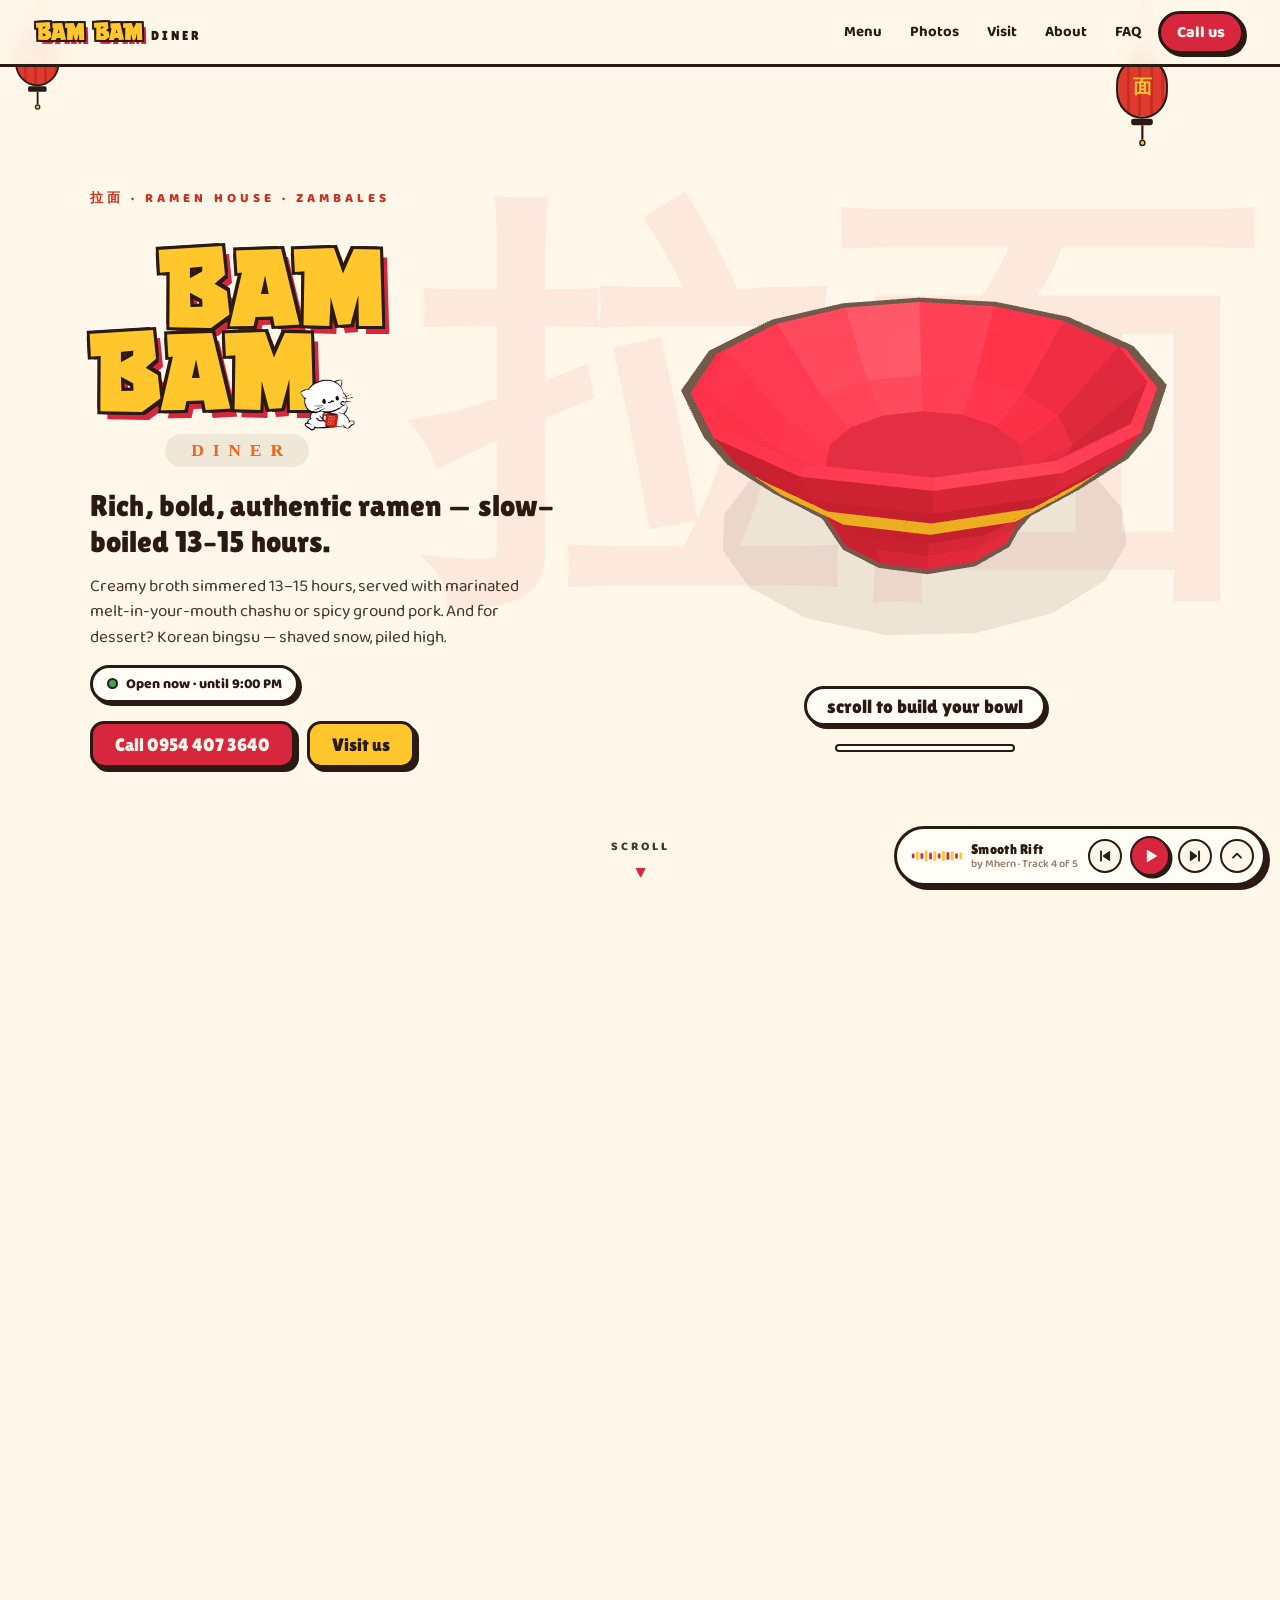
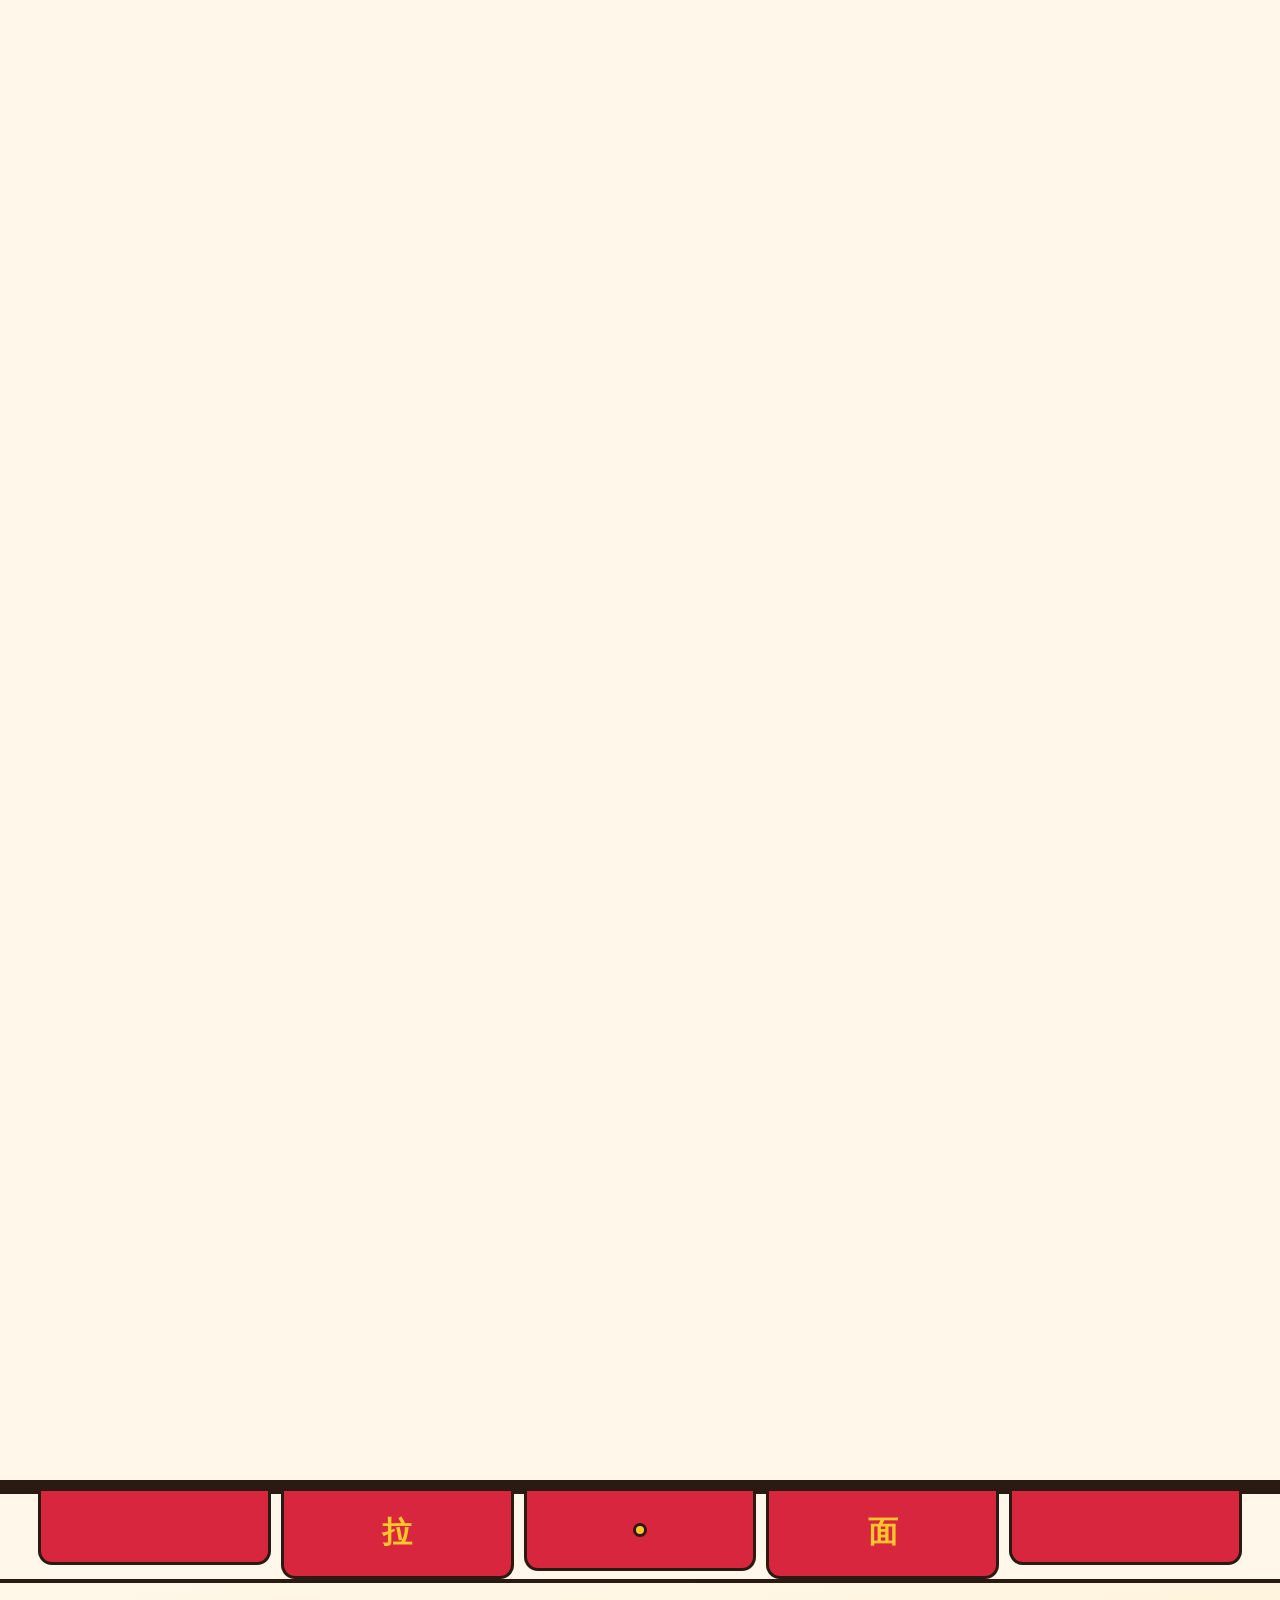
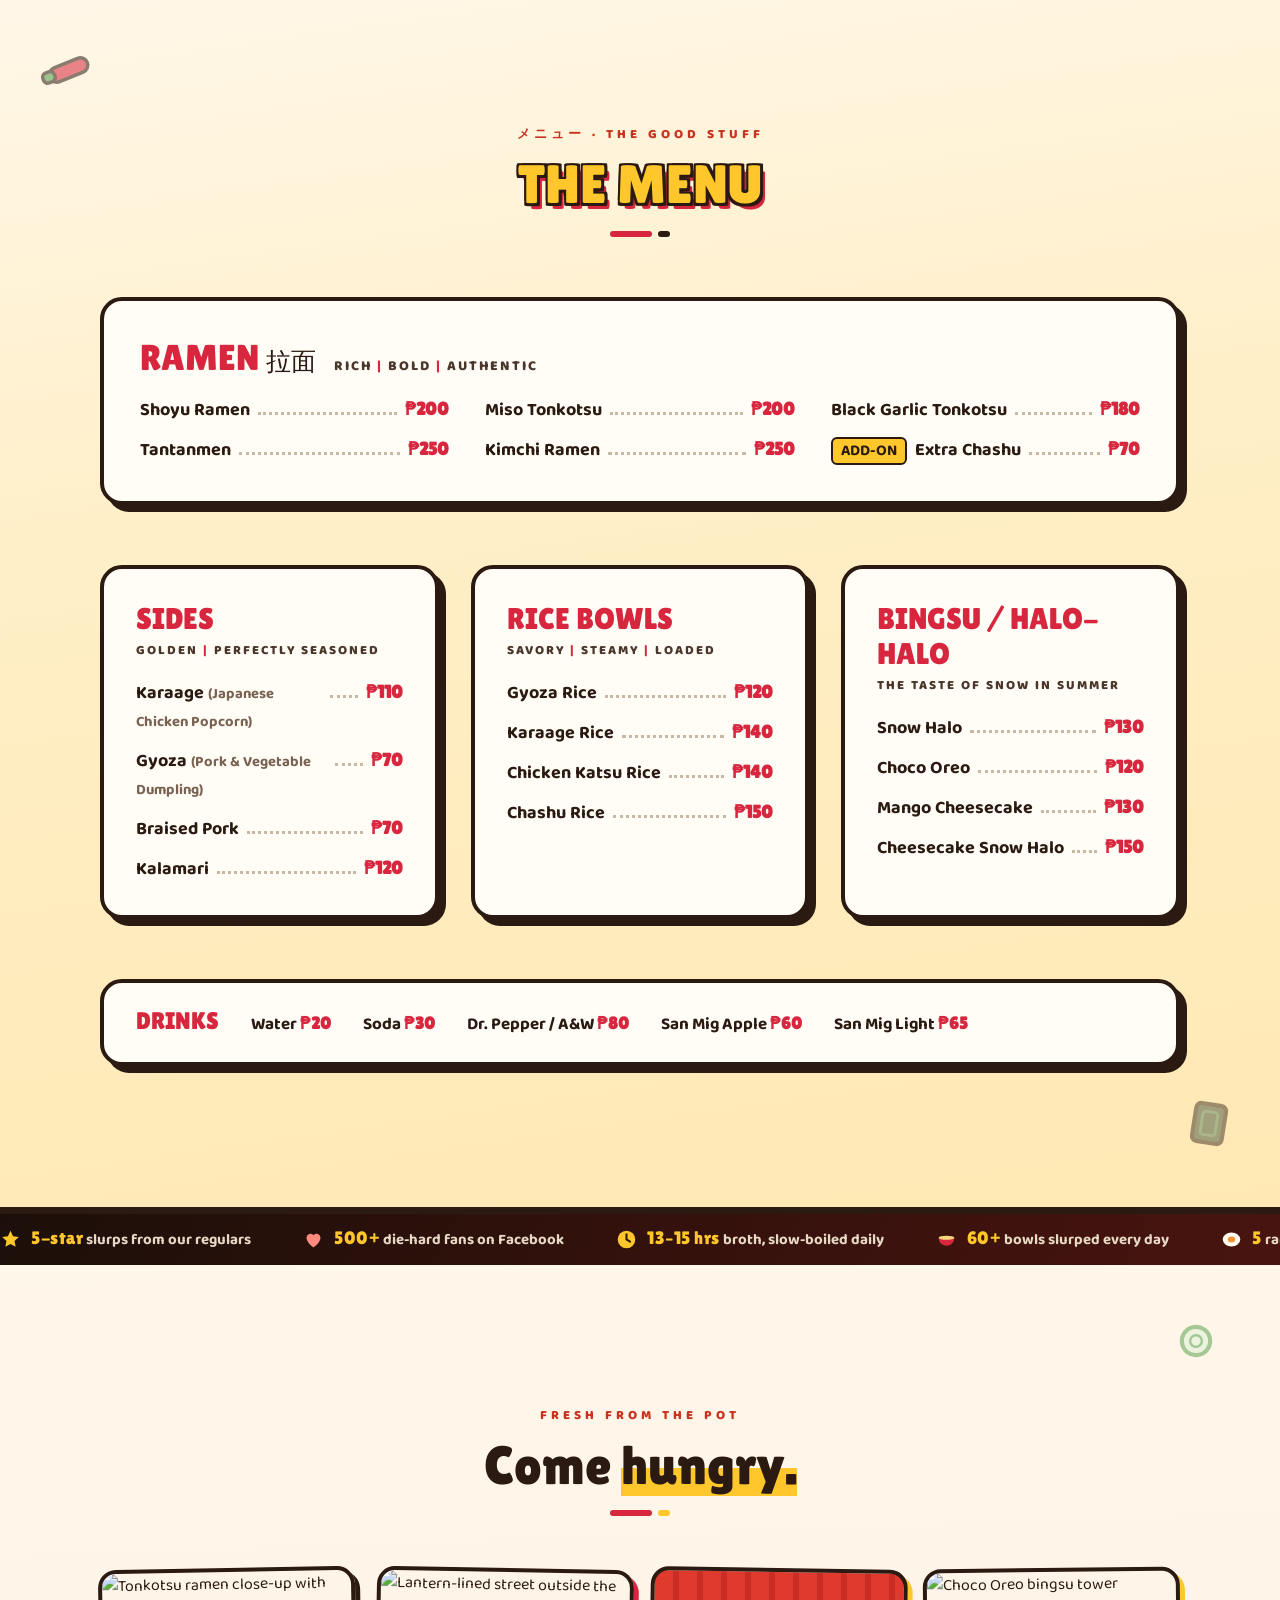
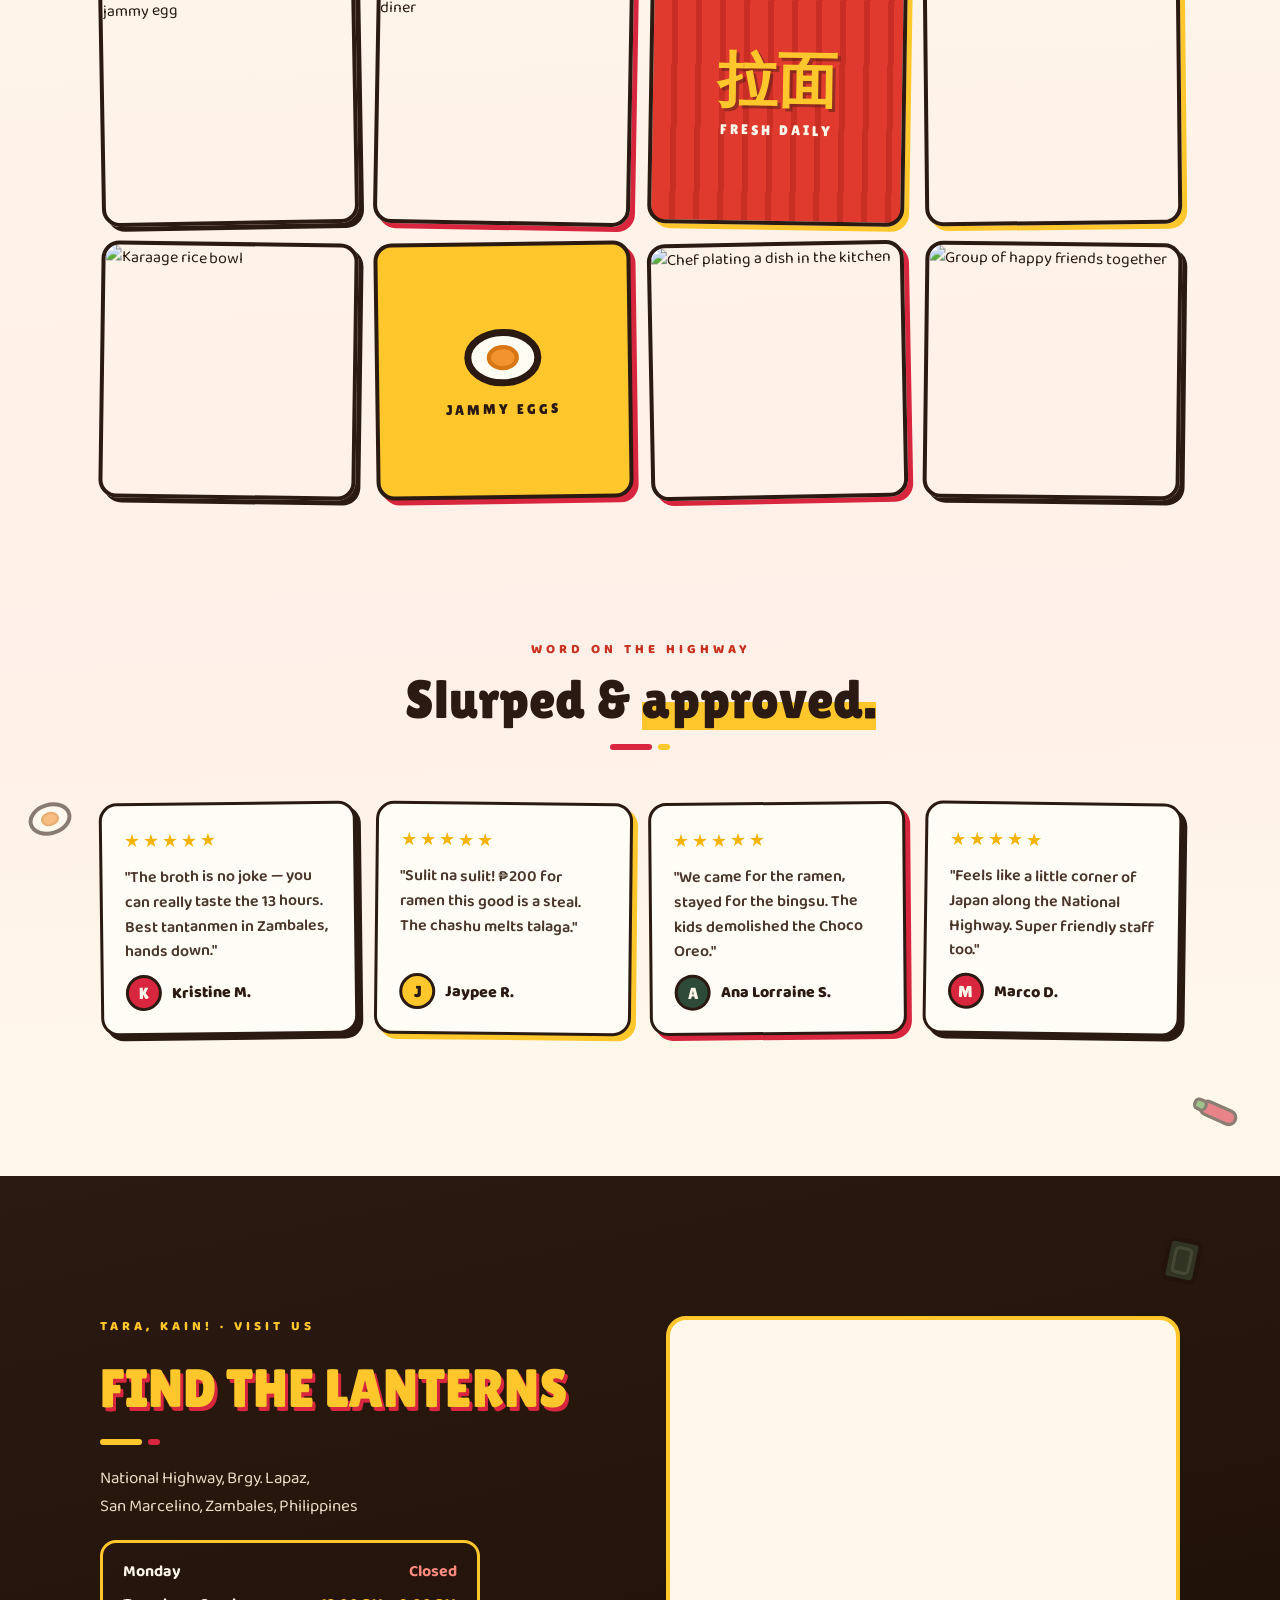
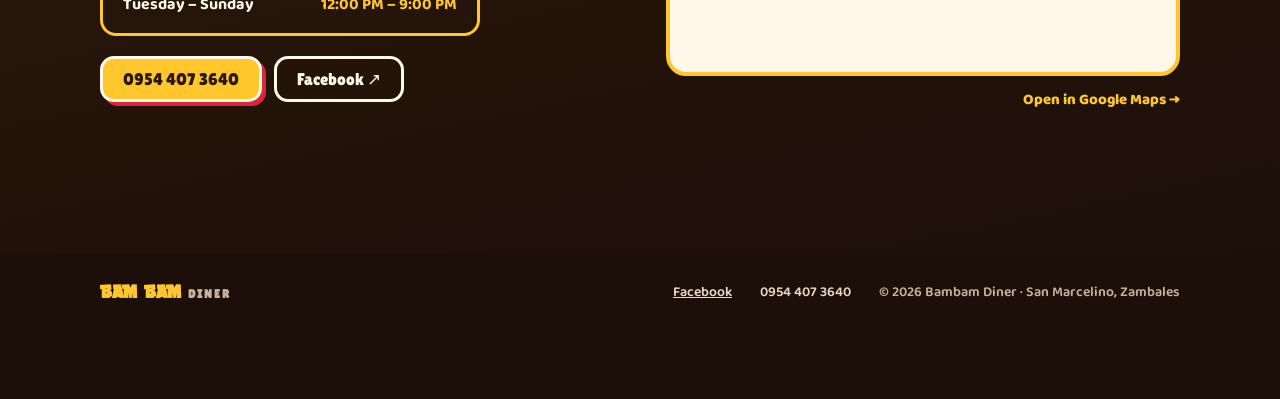
==== commit 2fe35327: "Sides + Drinks menu; fix real-device hero clipping and lantern overlap Menu: SIDES card (Golden | Pe" ====
--- a/index.html
+++ b/index.html
@@ -190,7 +190,7 @@
       <div id="kanjiBackdrop" style="position: absolute; right: clamp(-40px, 2vw, 60px); top: 50%; transform: translateY(-54%); font-weight: 800; font-size: clamp(180px, 34vw, 420px); line-height: .9; color: rgba(215, 38, 61, .07); pointer-events: none; user-select: none;">拉面</div>
 
       <!-- lanterns -->
-      <div style="position: absolute; top: 0; left: clamp(4px, 1.2vw, 30px); pointer-events: none; z-index: 0; transform: scale(.62); transform-origin: top left;">
+      <div id="lanternL" style="position: absolute; top: 0; left: clamp(4px, 1.2vw, 30px); pointer-events: none; z-index: 0; transform: scale(.62); transform-origin: top left;">
         <div style="width: 3px; height: 44px; background: #2B1A12; margin: 0 auto;"></div>
         <div style="animation: bbSway 4.4s ease-in-out infinite; transform-origin: top center;">
           <div style="width: 30px; height: 9px; background: #2B1A12; border-radius: 3px; margin: 0 auto;"></div>
@@ -202,7 +202,7 @@
           <div style="width: 9px; height: 9px; background: #FFC72C; border: 2px solid #2B1A12; border-radius: 50%; margin: 0 auto;"></div>
         </div>
       </div>
-      <div style="position: absolute; top: 0; right: clamp(8px, 8vw, 150px); pointer-events: none; z-index: 0; transform: scale(.72); transform-origin: top center;">
+      <div id="lanternR" style="position: absolute; top: 0; right: clamp(8px, 8vw, 150px); pointer-events: none; z-index: 0; transform: scale(.72); transform-origin: top center;">
         <div style="width: 3px; height: 70px; background: #2B1A12; margin: 0 auto;"></div>
         <div style="animation: bbSway 5.1s ease-in-out infinite .8s; transform-origin: top center;">
           <div style="width: 30px; height: 9px; background: #2B1A12; border-radius: 3px; margin: 0 auto;"></div>
@@ -443,6 +443,19 @@
       </div>
 
       <div data-reveal-stagger="1" style="display: grid; grid-template-columns: repeat(auto-fit, minmax(300px, 1fr)); gap: clamp(20px, 3vw, 32px);">
+        <!-- Sides — "Karaage" and "Gyoza" here are different dishes (and
+             prices) from the Rice Bowl items; the parentheticals keep them
+             from reading as duplicates. -->
+        <div class="menu-card" style="padding: clamp(20px, 3.5vw, 32px);">
+          <h3 style="margin: 0; font-family: 'Lilita One', cursive; font-weight: 400; font-size: clamp(24px, 3vw, 30px); color: #D7263D;">SIDES</h3>
+          <div style="font-weight: 800; font-size: 13px; letter-spacing: 2px; color: #4A362B; margin: 4px 0 18px;">GOLDEN <span style="color: #D7263D;">|</span> PERFECTLY SEASONED</div>
+          <div style="display: flex; flex-direction: column; gap: 12px; font-size: clamp(16px, 1.8vw, 18px); font-weight: 700;">
+            <div style="display: flex; align-items: baseline; gap: 8px;"><span>Karaage <span style="font-size: .82em; color: #7A6252;">(Japanese Chicken Popcorn)</span></span><span style="flex: 1; min-width: 28px; border-bottom: 3px dotted #C9B8A3;"></span><span style="font-family: 'Lilita One', cursive; color: #D7263D;">₱110</span></div>
+            <div style="display: flex; align-items: baseline; gap: 8px;"><span>Gyoza <span style="font-size: .82em; color: #7A6252;">(Pork &amp; Vegetable Dumpling)</span></span><span style="flex: 1; min-width: 28px; border-bottom: 3px dotted #C9B8A3;"></span><span style="font-family: 'Lilita One', cursive; color: #D7263D;">₱70</span></div>
+            <div style="display: flex; align-items: baseline; gap: 8px;"><span>Braised Pork</span><span style="flex: 1; border-bottom: 3px dotted #C9B8A3;"></span><span style="font-family: 'Lilita One', cursive; color: #D7263D;">₱70</span></div>
+            <div style="display: flex; align-items: baseline; gap: 8px;"><span>Kalamari</span><span style="flex: 1; border-bottom: 3px dotted #C9B8A3;"></span><span style="font-family: 'Lilita One', cursive; color: #D7263D;">₱120</span></div>
+          </div>
+        </div>
         <!-- Rice bowls -->
         <div class="menu-card" style="padding: clamp(20px, 3.5vw, 32px);">
           <h3 style="margin: 0; font-family: 'Lilita One', cursive; font-weight: 400; font-size: clamp(24px, 3vw, 30px); color: #D7263D;">RICE BOWLS</h3>
@@ -464,6 +477,18 @@
             <div style="display: flex; align-items: baseline; gap: 8px;"><span>Mango Cheesecake</span><span style="flex: 1; border-bottom: 3px dotted #C9B8A3;"></span><span style="font-family: 'Lilita One', cursive; color: #D7263D;">₱130</span></div>
             <div style="display: flex; align-items: baseline; gap: 8px;"><span>Cheesecake Snow Halo</span><span style="flex: 1; border-bottom: 3px dotted #C9B8A3;"></span><span style="font-family: 'Lilita One', cursive; color: #D7263D;">₱150</span></div>
           </div>
+        </div>
+      </div>
+
+      <!-- Drinks — compact one-line strip -->
+      <div data-reveal="1" class="menu-card" style="padding: clamp(16px, 2.5vw, 24px) clamp(20px, 3.5vw, 32px);">
+        <div style="display: flex; flex-wrap: wrap; align-items: baseline; gap: 10px 32px; font-size: clamp(15px, 1.7vw, 17px); font-weight: 700;">
+          <h3 style="margin: 0; font-family: 'Lilita One', cursive; font-weight: 400; font-size: clamp(20px, 2.4vw, 24px); color: #D7263D;">DRINKS</h3>
+          <span style="white-space: nowrap;">Water <span style="font-family: 'Lilita One', cursive; color: #D7263D;">₱20</span></span>
+          <span style="white-space: nowrap;">Soda <span style="font-family: 'Lilita One', cursive; color: #D7263D;">₱30</span></span>
+          <span style="white-space: nowrap;">Dr. Pepper / A&amp;W <span style="font-family: 'Lilita One', cursive; color: #D7263D;">₱80</span></span>
+          <span style="white-space: nowrap;">San Mig Apple <span style="font-family: 'Lilita One', cursive; color: #D7263D;">₱60</span></span>
+          <span style="white-space: nowrap;">San Mig Light <span style="font-family: 'Lilita One', cursive; color: #D7263D;">₱65</span></span>
         </div>
       </div>
     </div>
--- a/css/style.css
+++ b/css/style.css
@@ -139,6 +139,15 @@
 /* ---- Footer ---- */
 .footer-link { color: #E8D9C4; }
 .footer-link:hover { color: #FFC72C; }
+/* The fixed music player (bottom-right, z 90) parks over the footer's last
+   line at full scroll — the text can never scroll clear of it, so the footer
+   reserves the pill's band. !important beats the footer's inline padding.
+   96px = desktop pill 64 + 24 bottom offset + breathing room; phones get the
+   44px mini bar + 14px offset. */
+footer { padding-bottom: 96px !important; }
+@media (max-width: 760px) {
+  footer { padding-bottom: 72px !important; }
+}
 
 /* ---- Hero bowl: never wider than its grid column ---- */
 #bowlWrap { max-width: 100%; }
@@ -502,12 +511,18 @@
 /* SE-class phones (short AND narrow): the enlarged lockup tier plus its
    ink-containing padding needs a little height back from the bowl */
 @media (max-width: 400px) and (max-height: 699px) {
-  #bowlWrap { max-height: min(25svh, 290px) !important; }
+  /* 23svh (was 25): pays for the 76px nav-clearing top padding on SE-class
+     heights — 25svh left the build bar ~10px below the fold at 375x667 */
+  #bowlWrap { max-height: min(23svh, 290px) !important; }
 }
 
 /* Tall phones have vertical headroom: restore readable body copy in the pinned hero
-   and give the caption pill / progress bar clear separation */
-@media (max-width: 760px) and (min-height: 700px) {
+   and give the caption pill / progress bar clear separation.
+   830px floor, not 700: at page load real phones report toolbar-reduced
+   heights (iPhone 12/13 ≈ 724, Pro Max ≈ 806) and this tier's roomier
+   sizing overflowed the pinned viewport there — those heights must stay on
+   the compact tier. ≥830 only occurs with browser chrome collapsed. */
+@media (max-width: 760px) and (min-height: 830px) {
   #heroPara { font-size: 16px !important; line-height: 1.5 !important; }
   #heroH1 { font-size: 18px !important; }
   #bowlWrap { max-height: min(32svh, 320px) !important; }
@@ -521,12 +536,38 @@
   #heroPara { display: none !important; }
   #heroStatus { display: none !important; }
   #kanjiBackdrop { display: none !important; }
-  #heroGrid { padding-top: 52px !important; padding-bottom: 4px !important; gap: 6px !important; }
+  /* redundant with the caption pill and collides with it at this height */
+  #scrollHint { display: none !important; }
+  /* gap/bowl pay for the 76px nav-clearing top padding (rule below):
+     24svh + 6px gap overflowed the pin by ~20px at 667x375 */
+  #heroGrid { padding-top: 52px !important; padding-bottom: 4px !important; gap: 4px !important; }
   #top { gap: 4px !important; }
   #heroLogo { font-size: min(10vw, 9.5svh) !important; }
   #heroH1 { font-size: 14px !important; margin: 0 !important; }
   #heroCtas a { font-size: 12px !important; padding: 5px 10px !important; }
-  #bowlWrap { max-height: 24svh !important; }
+  #bowlWrap { max-height: 18svh !important; }
   #stageCaption { font-size: 12px !important; padding: 2px 10px !important; margin-top: 0 !important; }
   #buildBar { margin-top: 2px !important; }
 }
+
+/* The fixed nav measures 67px tall (44px hamburger touch target below 768px;
+   the Call-us pill and paddings land at the same height above it) — every
+   hero tier's top padding must clear it or the eyebrow slides under the
+   opaque bar. The max-height arm covers phone landscape, where the ≤460px
+   tier's 52px floor sat under the nav too. This sits LAST so it beats every
+   equal-importance tier above. Real-device Safari/Brave exposed this: their
+   toolbars shrink innerHeight until the grid rests at its padding floor;
+   taller emulated viewports center the content lower and hid the bug. */
+@media (max-width: 767px), (max-height: 460px) {
+  #heroGrid { padding-top: 76px !important; }
+}
+
+/* Lanterns: the desktop right offset (8vw) walks the lantern INTO the
+   centered eyebrow as the viewport narrows. On phones, corner-pin both at
+   half scale (they can't reach the ~262px centered eyebrow at any width
+   ≥350px) and drop them 26px so the lantern body swings below the 67px nav
+   bar instead of hiding behind it. */
+@media (max-width: 760px) {
+  #lanternL { left: 4px !important; transform: translateY(26px) scale(.5) !important; }
+  #lanternR { right: 6px !important; transform-origin: top right !important; transform: translateY(26px) scale(.5) !important; }
+}
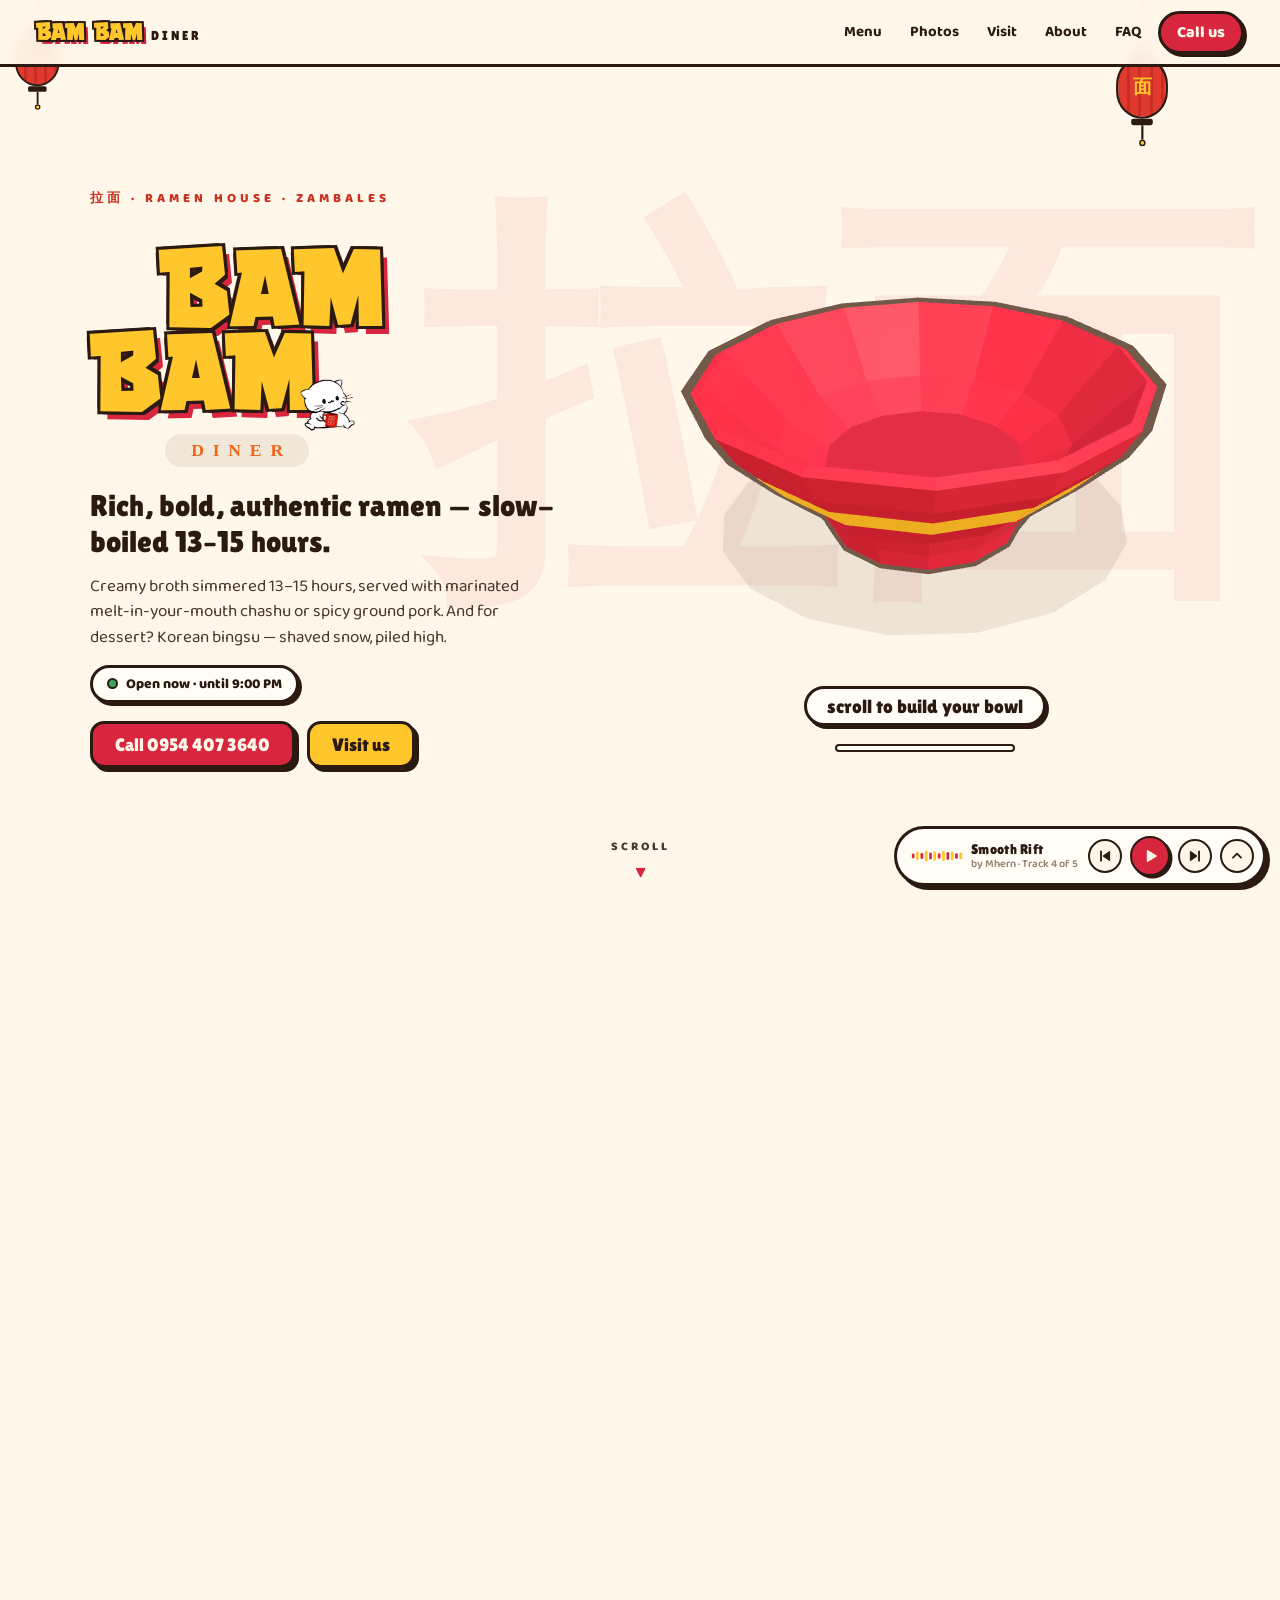
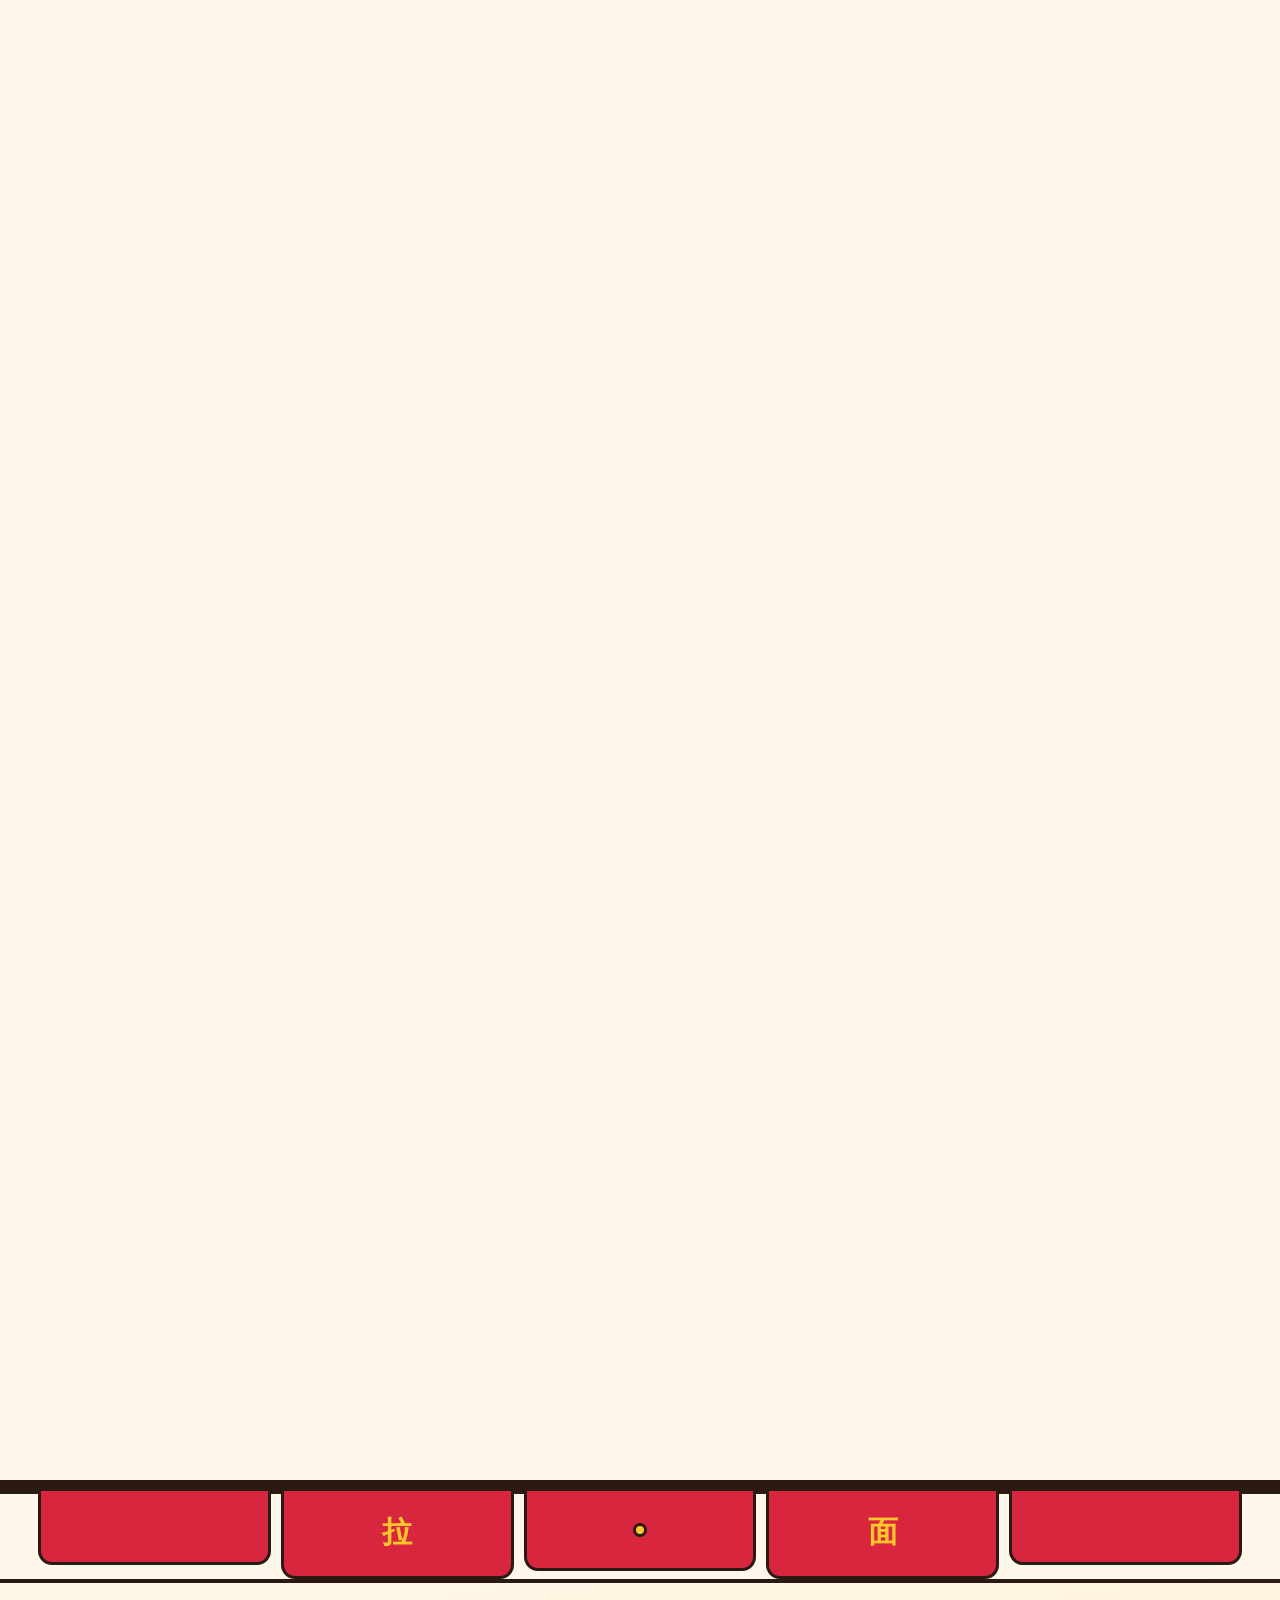
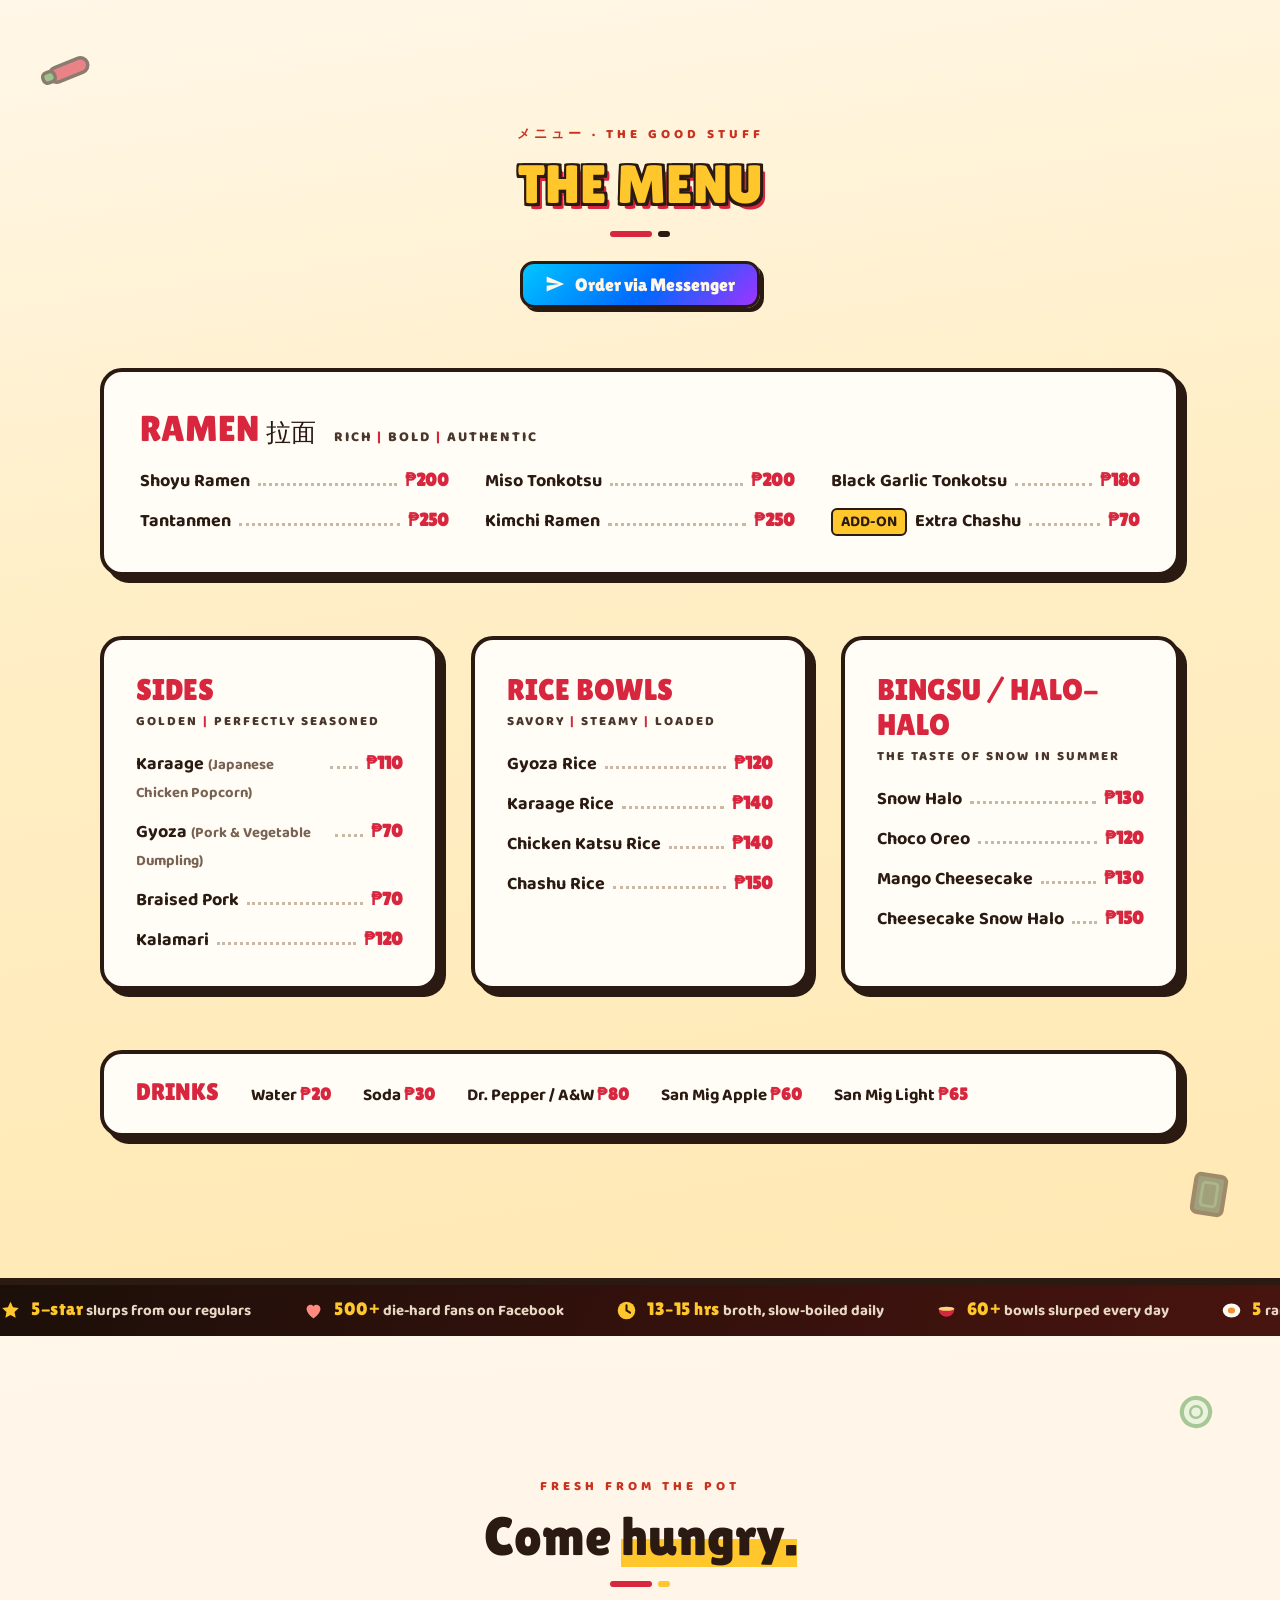
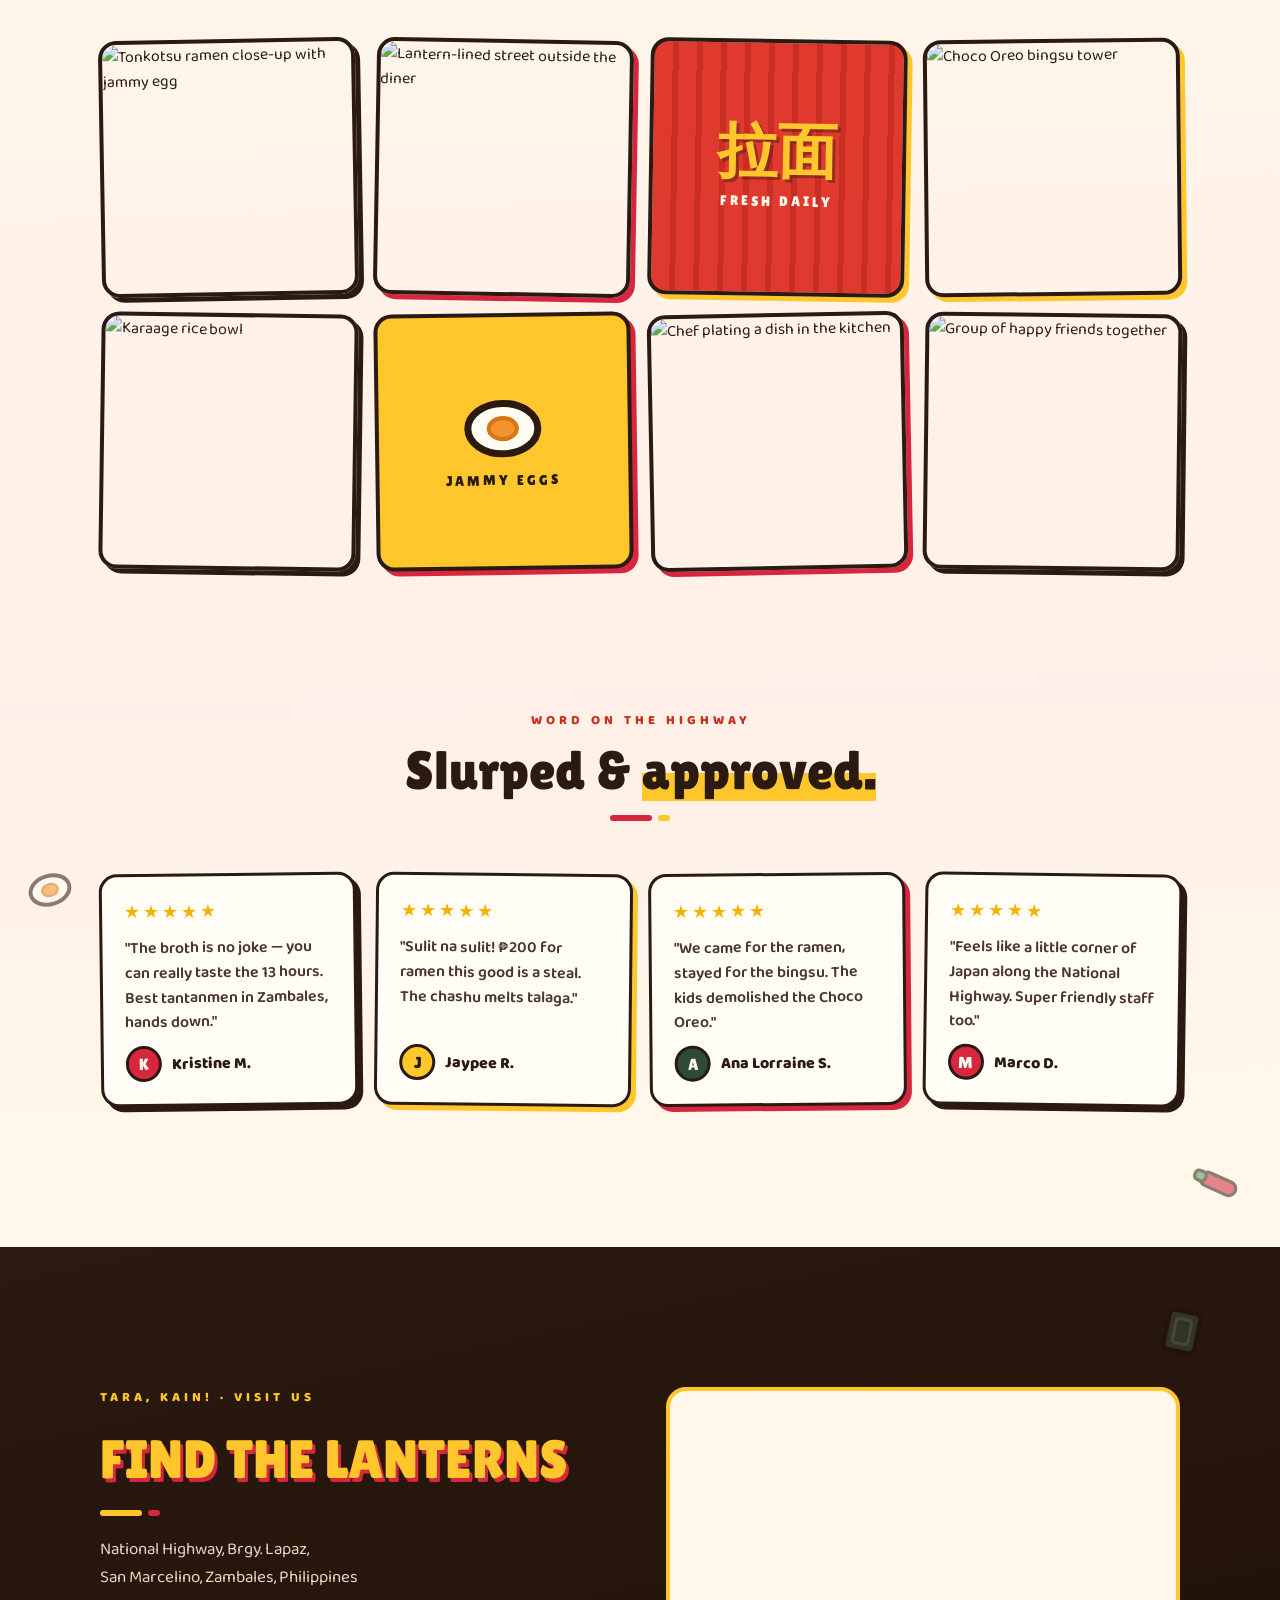
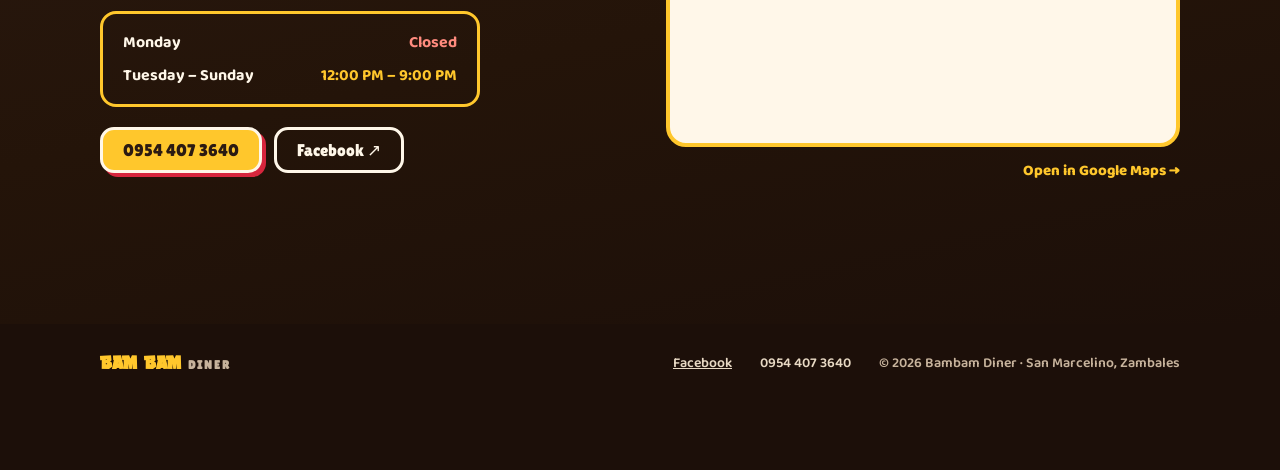
==== commit c18a9f02: "Add Messenger order CTA to menu section, fix Facebook button hover color Order via Messenger button " ====
--- a/index.html
+++ b/index.html
@@ -424,6 +424,12 @@
         <div style="font-weight: 800; letter-spacing: 4px; font-size: 13px; color: #C8321F; text-transform: uppercase;">メニュー · The good stuff</div>
         <h2 style="margin: 8px 0 0; font-family: 'Lilita One', cursive; font-weight: 400; font-size: clamp(34px, 5vw, 54px); color: #FFC72C; text-shadow: -2.5px -2.5px 0 #2B1A12, 2.5px -2.5px 0 #2B1A12, -2.5px 2.5px 0 #2B1A12, 2.5px 2.5px 0 #2B1A12, 5px 6px 0 #D7263D;">THE MENU</h2>
         <div style="display: flex; justify-content: center; align-items: center; gap: 6px; margin-top: 16px;"><span style="width: 42px; height: 6px; border-radius: 999px; background: #D7263D;"></span><span style="width: 12px; height: 6px; border-radius: 999px; background: #2B1A12;"></span></div>
+        <div style="display: flex; justify-content: center; margin-top: 24px;">
+          <a class="btn-chunky" href="https://m.me/tuyulab2007" target="_blank" rel="noopener noreferrer" style="display: inline-flex; align-items: center; gap: 10px; background: linear-gradient(135deg, #00C6FF 0%, #0068FF 55%, #A033FF 100%); color: #FFF7E9;">
+            <svg width="20" height="20" viewBox="0 0 24 24" fill="none" aria-hidden="true" style="flex: none;"><path d="M2 21L23 12L2 3L2 10L17 12L2 14L2 21Z" fill="#FFF7E9"></path></svg>
+            Order via Messenger
+          </a>
+        </div>
       </div>
 
       <!-- Ramen -->
--- a/css/style.css
+++ b/css/style.css
@@ -132,7 +132,7 @@
   border-radius: 14px; padding: 10px 20px;
   transition: background .2s ease;
 }
-.btn-visit-ghost:hover { background: #D7263D; color: #FFF7E9; }
+.btn-visit-ghost:hover, .btn-visit-ghost:active { background: #1877F2; color: #FFF7E9; }
 .maps-link { text-decoration: none; color: #FFC72C; font-weight: 800; font-size: 15px; align-self: flex-end; }
 .maps-link:hover { color: #FFDD70; }
 
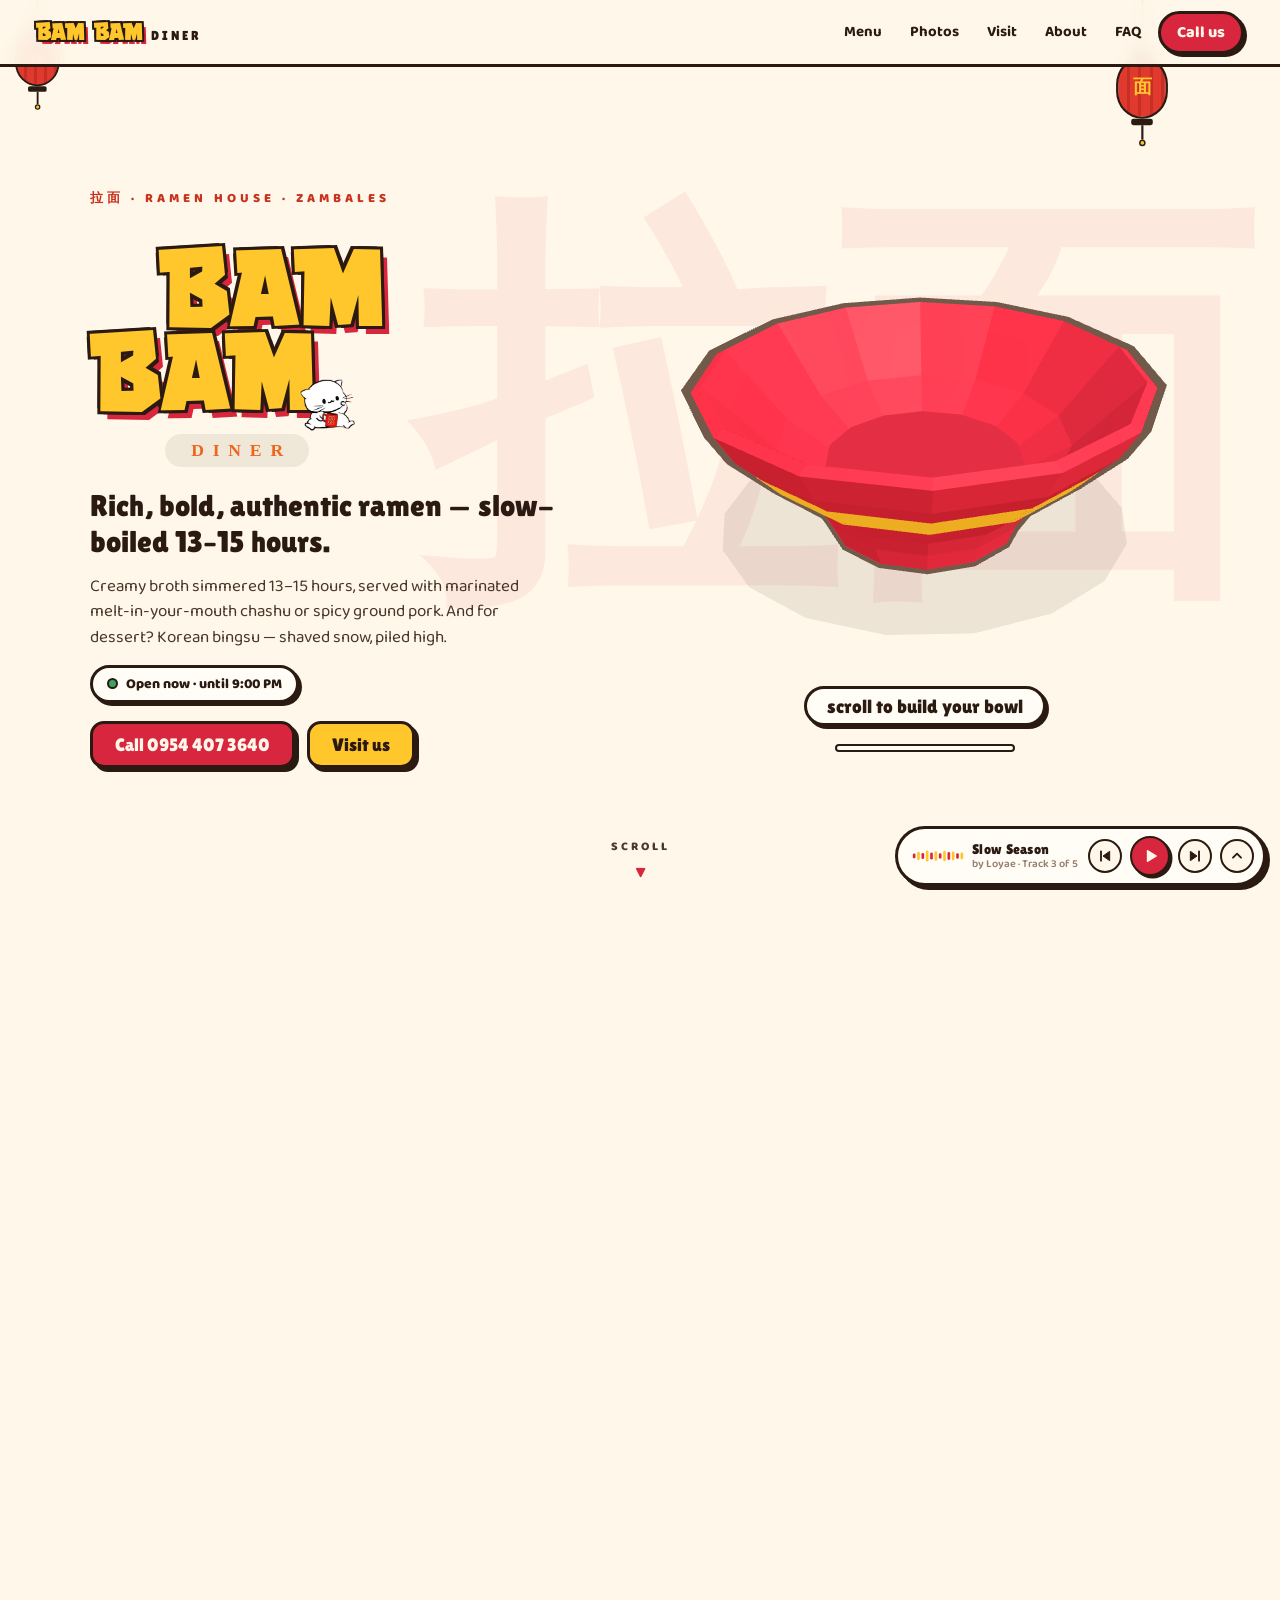
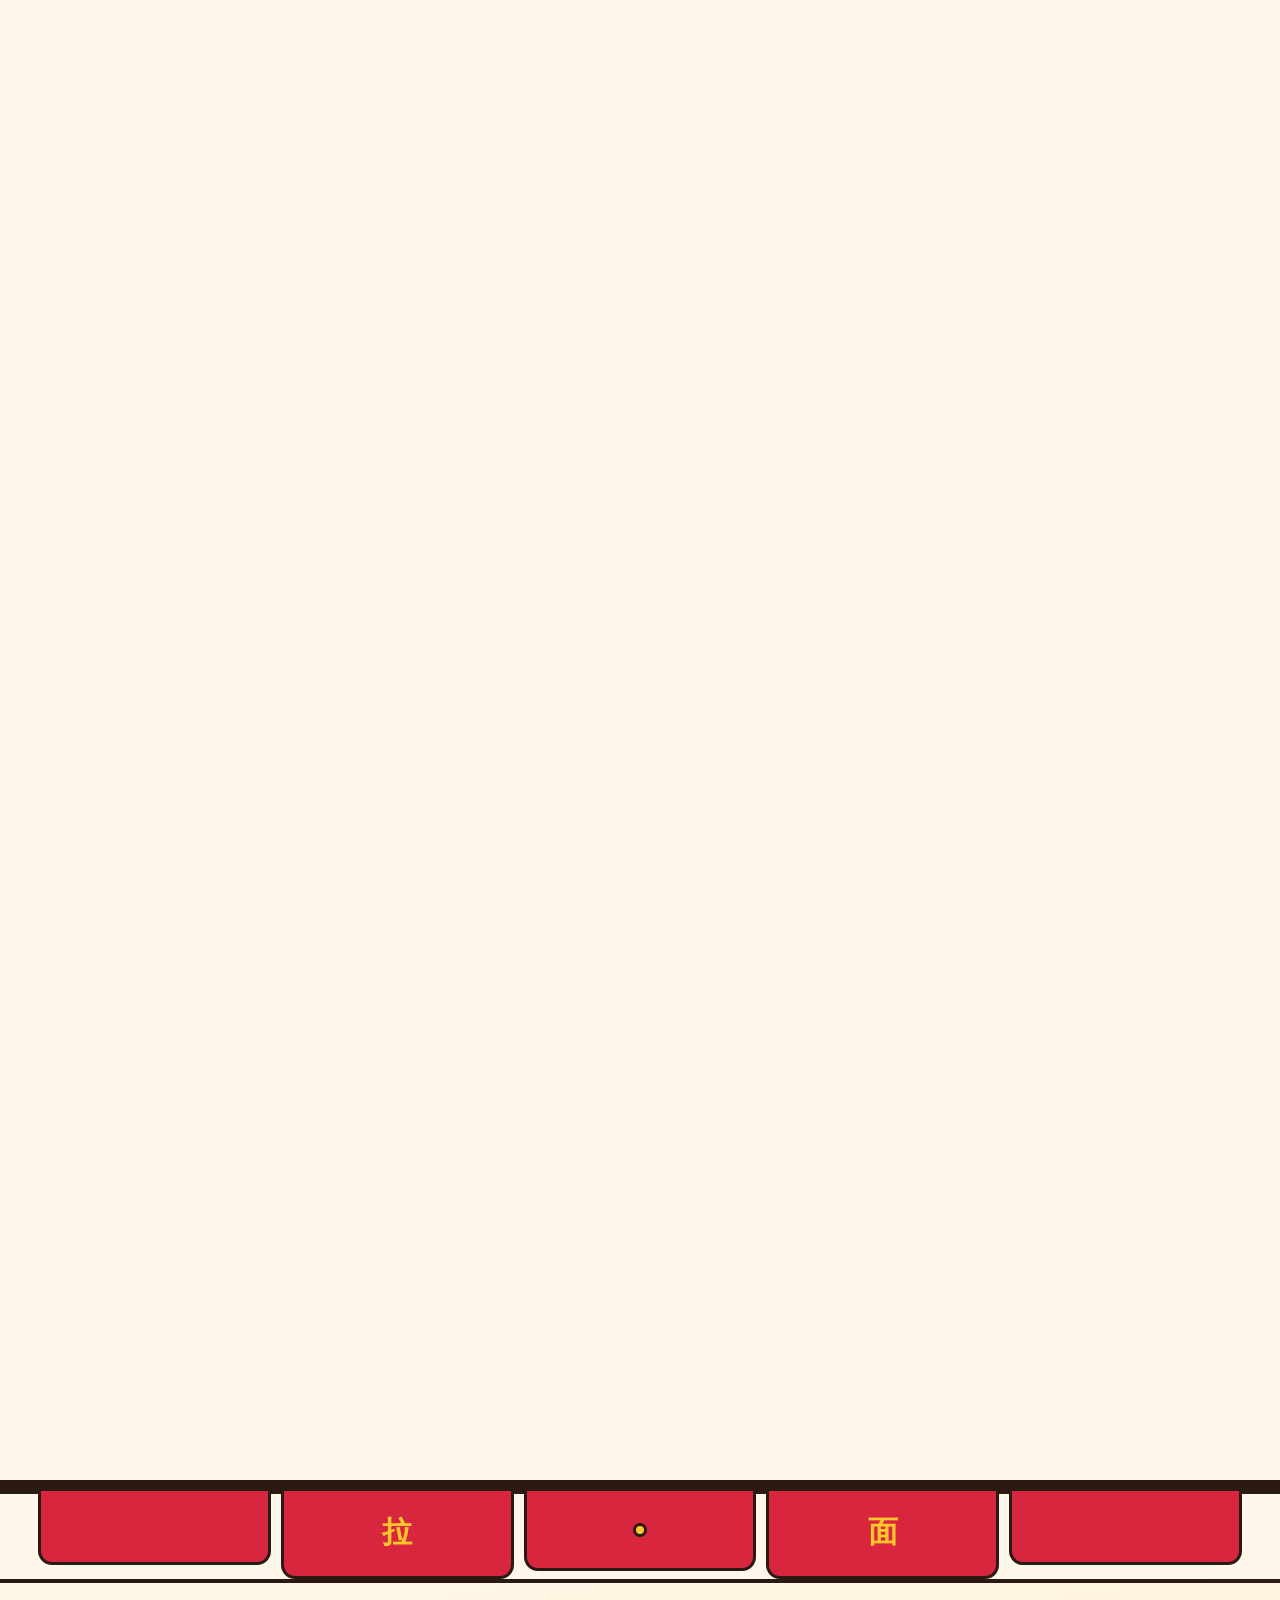
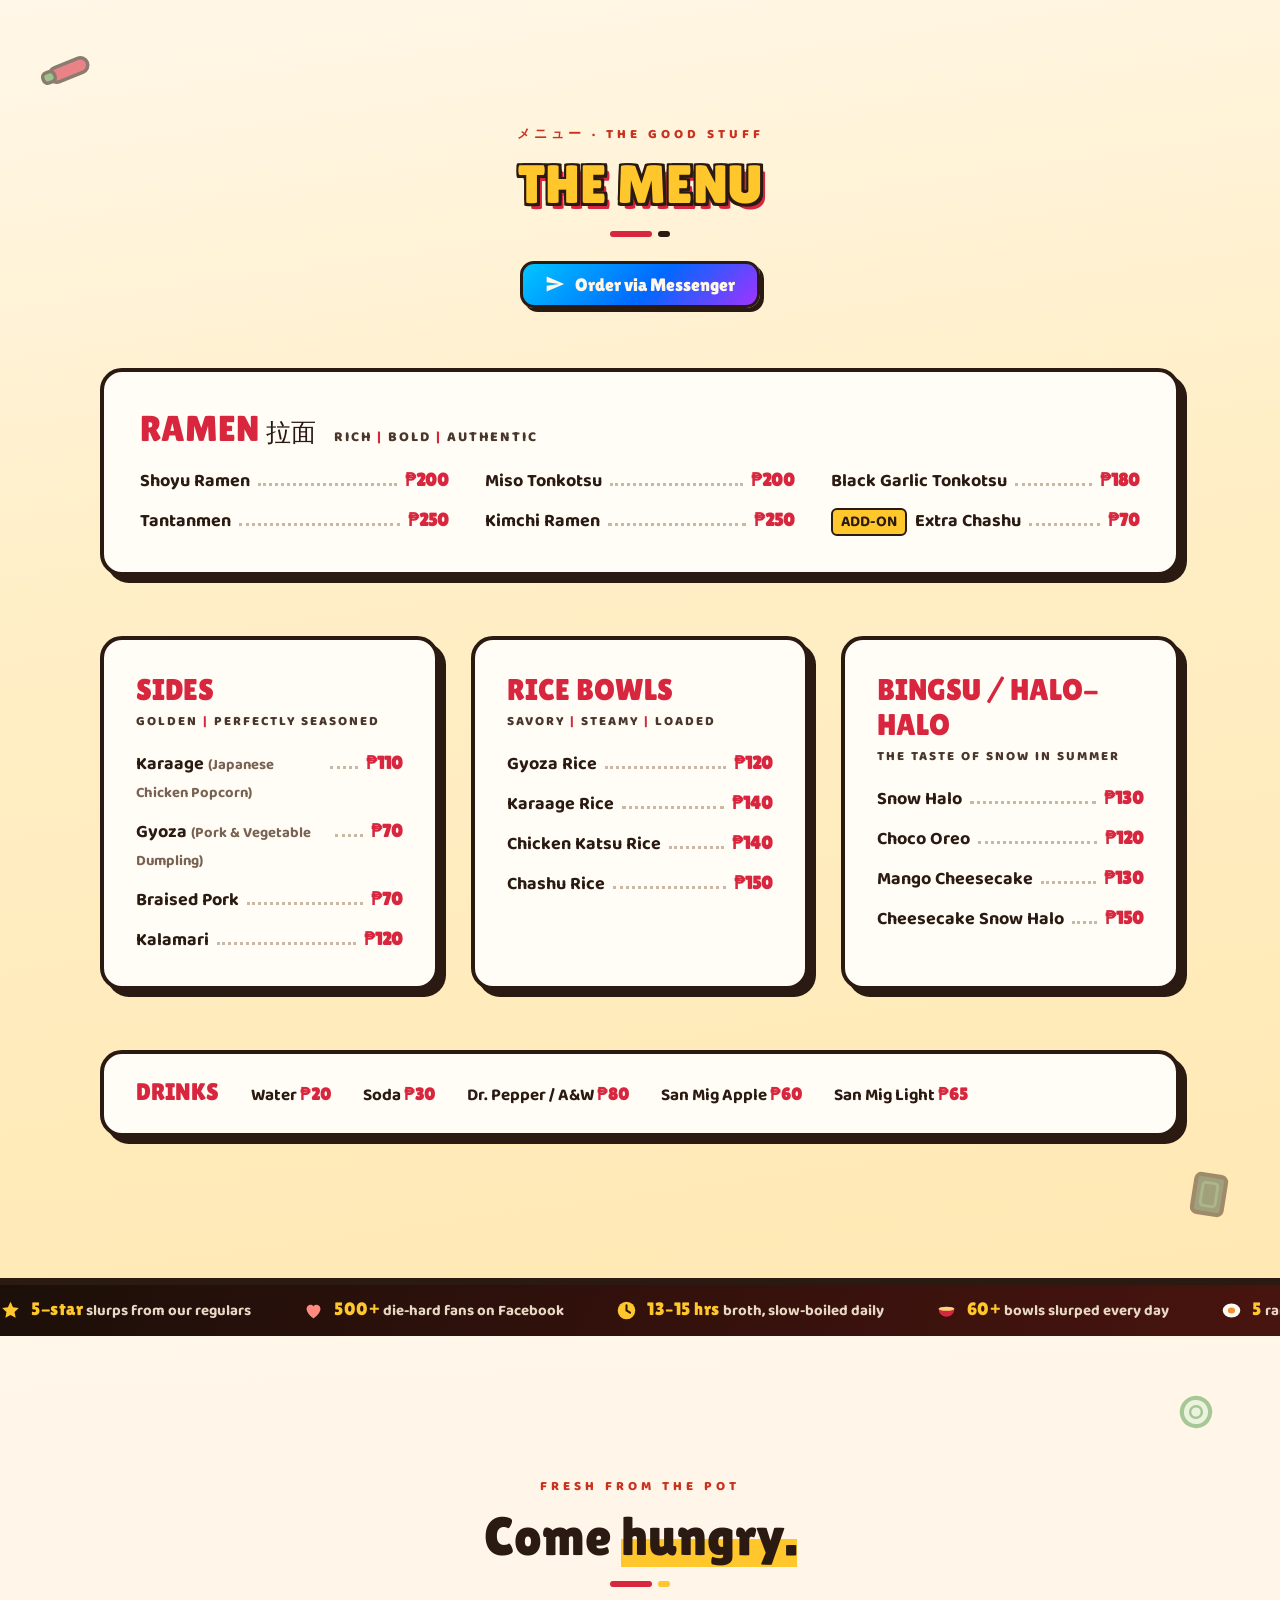
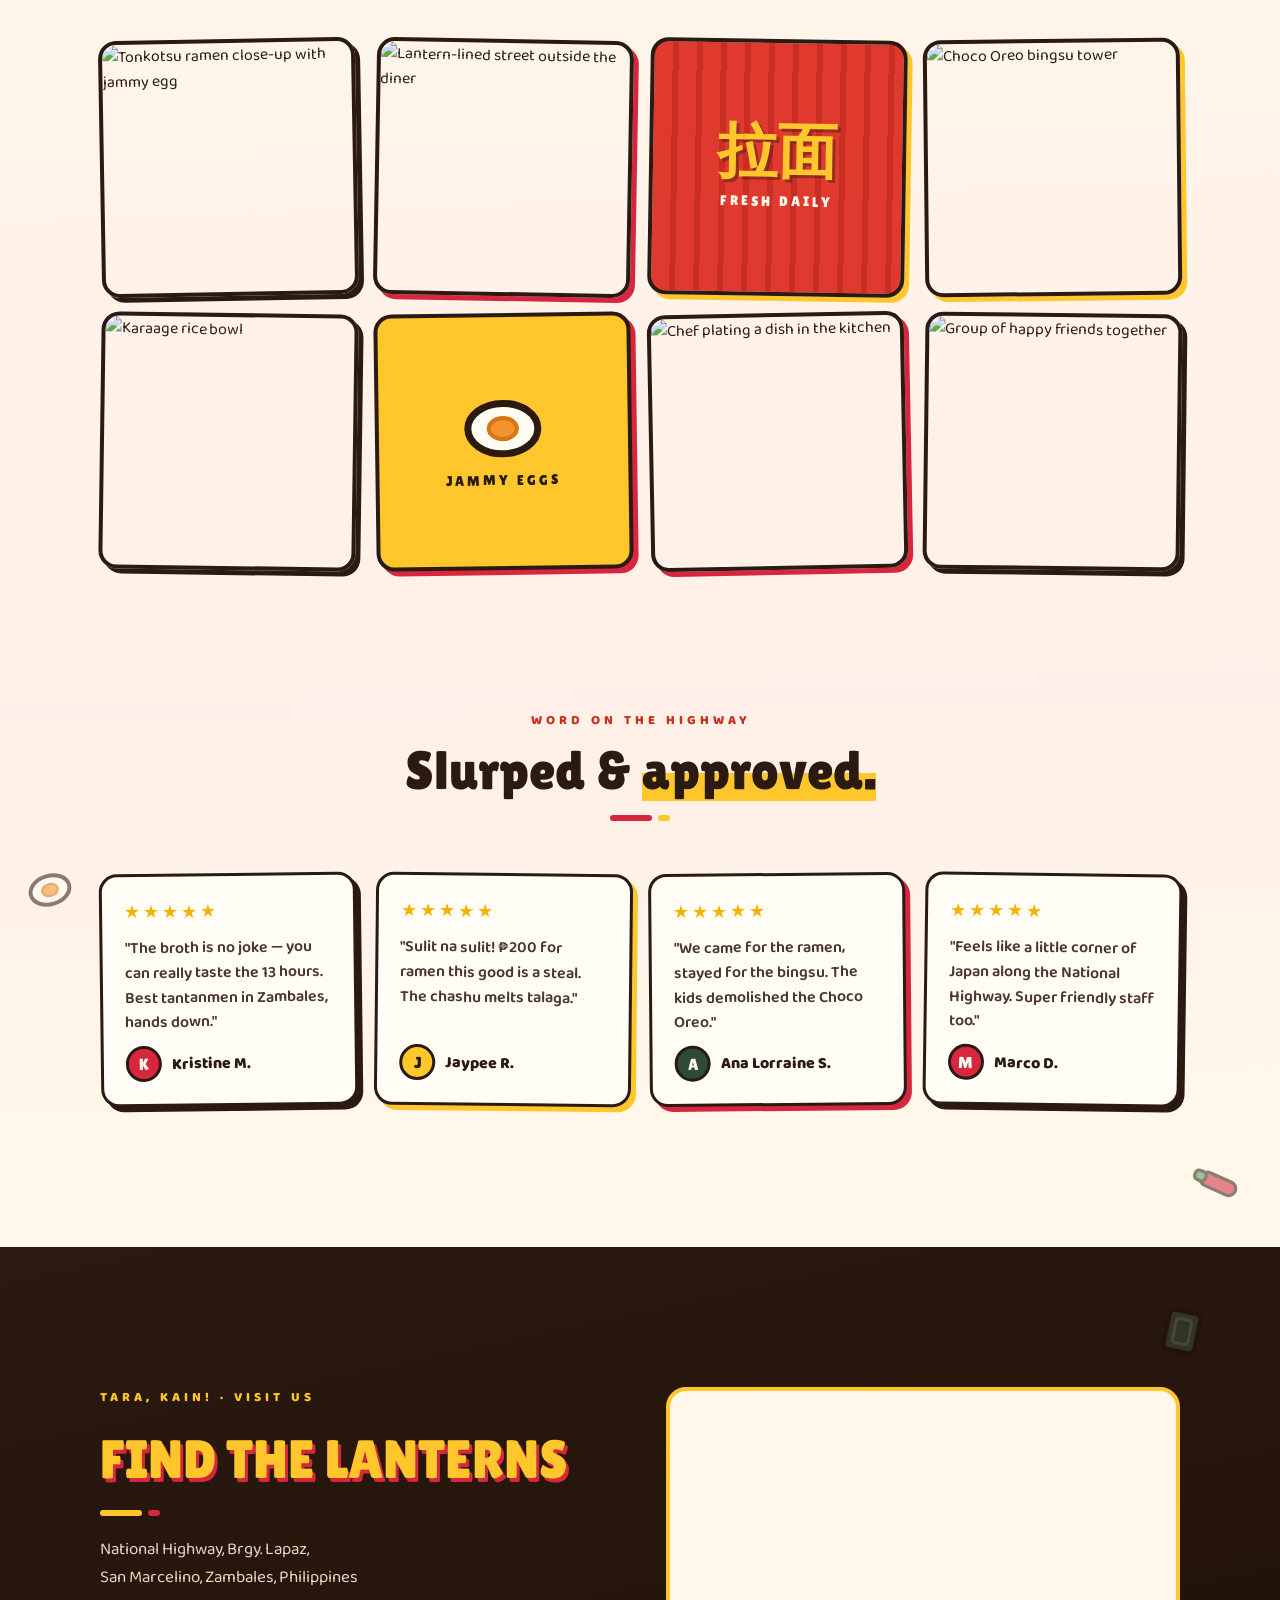
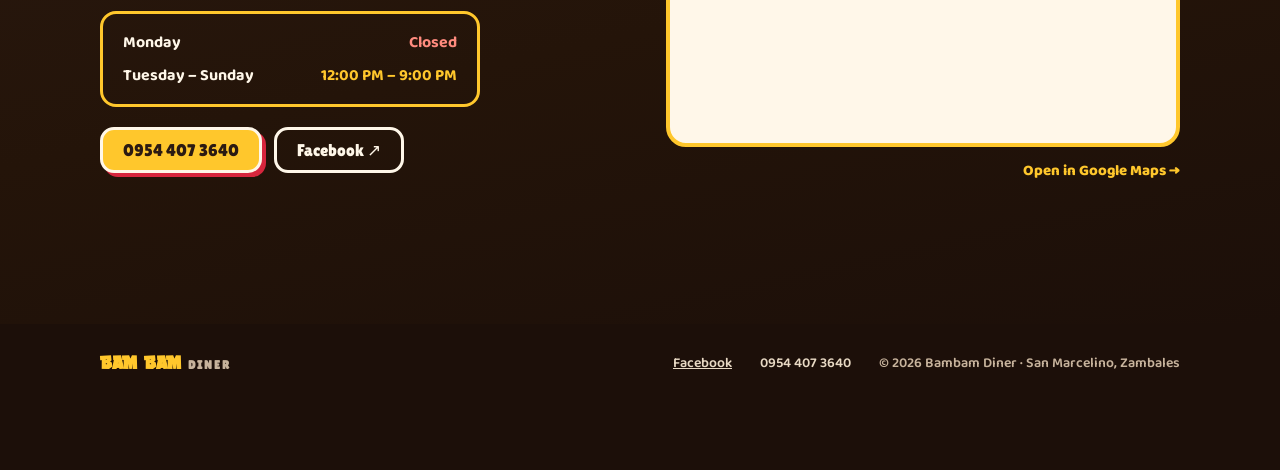
==== commit 8431a8bd: "Replace emoji with custom icons; fix compact player equalizer bars Favicon, loader speaker button, a" ====
--- a/index.html
+++ b/index.html
@@ -5,7 +5,7 @@
   <meta name="viewport" content="width=device-width, initial-scale=1">
   <title>Bambam Diner — Ramen House · San Marcelino, Zambales</title>
   <meta name="description" content="Bambam Diner — rich, bold, authentic ramen slow-boiled 13–15 hours, plus Korean bingsu. National Highway, Brgy. Lapaz, San Marcelino, Zambales.">
-  <link rel="icon" href="data:image/svg+xml,<svg xmlns=%22http://www.w3.org/2000/svg%22 viewBox=%220 0 100 100%22><text y=%22.9em%22 font-size=%2290%22>🍜</text></svg>">
+  <link rel="icon" href="data:image/svg+xml,<svg xmlns=%22http://www.w3.org/2000/svg%22 viewBox=%220 0 100 100%22><ellipse cx=%2250%22 cy=%2240%22 rx=%2242%22 ry=%2210%22 fill=%22%23FFC72C%22 stroke=%22%232B1A12%22 stroke-width=%225%22/><path d=%22M11 40 L21 78 Q50 92 79 78 L89 40%22 fill=%22%23D7263D%22 stroke=%22%232B1A12%22 stroke-width=%225%22 stroke-linejoin=%22round%22/><path d=%22M25 38 q12 -10 25 0 t25 0%22 fill=%22none%22 stroke=%22%23FFF7E9%22 stroke-width=%226%22 stroke-linecap=%22round%22/></svg>">
   <link rel="preconnect" href="https://fonts.googleapis.com">
   <link rel="preconnect" href="https://fonts.gstatic.com" crossorigin>
   <link rel="preconnect" href="https://cdn.jsdelivr.net">
@@ -50,11 +50,14 @@
     .bbl-dots span { width: 13px; height: 13px; border-radius: 50%; border: 2.5px solid #2B1A12; animation: bblBob 1s ease-in-out infinite; }
     .bbl-dots span:nth-child(1) { background: #D7263D; }
     .bbl-dots span:nth-child(2) { background: #FFC72C; animation-delay: .15s; }
-    .bbl-dots span:nth-child(3) { background: #4E9C46; animation-delay: .3s; }
+    .bbl-dots span:nth-child(3) { background: #D7263D; animation-delay: .3s; }
     @keyframes bblBob { 0%, 100% { transform: translateY(0); } 50% { transform: translateY(-9px); } }
-    .bbl-music { margin-top: 14px; font-family: inherit; font-size: 15px; letter-spacing: .5px; color: #2B1A12; background: #FFFDF6; border: 3px solid #2B1A12; border-radius: 999px; padding: 9px 20px; box-shadow: 3px 3px 0 #2B1A12; cursor: pointer; transition: transform .12s ease, box-shadow .12s ease, background .2s ease; }
+    .bbl-music { margin-top: 14px; font-family: inherit; font-size: 15px; letter-spacing: .5px; color: #2B1A12; background: #FFFDF6; border: 3px solid #2B1A12; border-radius: 999px; padding: 9px 20px; box-shadow: 3px 3px 0 #2B1A12; cursor: pointer; transition: transform .12s ease, box-shadow .12s ease, background .2s ease; display: inline-flex; align-items: center; gap: 8px; }
     .bbl-music:hover { transform: translate(1px, 1px); box-shadow: 2px 2px 0 #2B1A12; }
     .bbl-music.on { background: #FFC72C; cursor: default; }
+    .bbl-music-ico-on { display: none; }
+    .bbl-music.on .bbl-music-ico-off { display: none; }
+    .bbl-music.on .bbl-music-ico-on { display: inline-flex; }
   </style>
 </head>
 <body>
@@ -66,7 +69,11 @@
     <div class="bbl-logo" aria-hidden="true">BAM BAM</div>
     <div class="bbl-badge" aria-hidden="true">DINER</div>
     <div class="bbl-dots" aria-hidden="true"><span></span><span></span><span></span></div>
-    <button id="bbLoaderMusic" class="bbl-music" type="button">🔊 Click to enable music</button>
+    <button id="bbLoaderMusic" class="bbl-music" type="button">
+      <svg class="bbl-music-ico bbl-music-ico-off" viewBox="0 0 24 24" width="15" height="15" aria-hidden="true"><path d="M11 5 6 9H2v6h4l5 4V5z" fill="#2B1A12" stroke="#2B1A12" stroke-width="1.8" stroke-linejoin="round"/><path d="M15.5 8.5a5 5 0 0 1 0 7M18.6 5.4a9.4 9.4 0 0 1 0 13.2" fill="none" stroke="#2B1A12" stroke-width="2.2" stroke-linecap="round"/></svg>
+      <svg class="bbl-music-ico bbl-music-ico-on" viewBox="0 0 24 24" width="15" height="15" aria-hidden="true"><path d="M9 17.5V6l8-2v11.5" fill="none" stroke="#2B1A12" stroke-width="1.8" stroke-linecap="round" stroke-linejoin="round"/><circle cx="6.5" cy="17.5" r="2.6" fill="#D7263D" stroke="#2B1A12" stroke-width="1.4"/><circle cx="14.5" cy="15.5" r="2.6" fill="#FFC72C" stroke="#2B1A12" stroke-width="1.4"/></svg>
+      <span id="bbLoaderMusicText">Click to enable music</span>
+    </button>
   </div>
 </div>
 <noscript><style>#bbLoader { display: none !important; }</style></noscript>
@@ -156,7 +163,8 @@
     var p = music.audio.play();
     if (p && p.catch) p.catch(function () {});
     mbtn.classList.add('on');
-    mbtn.textContent = '🎵 Music on — enjoy!';
+    var mbtnText = document.getElementById('bbLoaderMusicText');
+    if (mbtnText) mbtnText.textContent = 'Music on — enjoy!';
     document.dispatchEvent(new Event('bb:musicwanted'));
   });
 })();
--- a/css/style.css
+++ b/css/style.css
@@ -333,15 +333,15 @@
   cursor: pointer;
 }
 .bbp-mini-title { max-width: 132px; white-space: nowrap; overflow: hidden; text-overflow: ellipsis; }
-.bbp-mini-eq { display: flex; align-items: flex-end; gap: 2.5px; height: 13px; flex: none; }
-.bbp-mini-eq span { width: 3.5px; border-radius: 2px; height: 35%; }
+.bbp-mini-eq { display: flex; align-items: flex-end; gap: 2.5px; height: 15px; flex: none; }
+.bbp-mini-eq span { width: 2.5px; border-radius: 1px; height: 45%; }
 .bbp-mini-eq span:nth-child(1) { background: #D7263D; }
 .bbp-mini-eq span:nth-child(2) { background: #FFC72C; }
 .bbp-mini-eq span:nth-child(3) { background: #D7263D; }
 #bbPlayer.playing .bbp-mini-eq span { animation: bbpEq 1s ease-in-out infinite; }
 #bbPlayer.playing .bbp-mini-eq span:nth-child(2) { animation-delay: .18s; }
 #bbPlayer.playing .bbp-mini-eq span:nth-child(3) { animation-delay: .36s; }
-@keyframes bbpEq { 0%, 100% { height: 35%; } 50% { height: 100%; } }
+@keyframes bbpEq { 0%, 100% { height: 45%; } 50% { height: 100%; } }
 .bbp-fold { display: none; }
 
 /* Phone mode: mini bar and full pill swap with an eased grow/shrink
